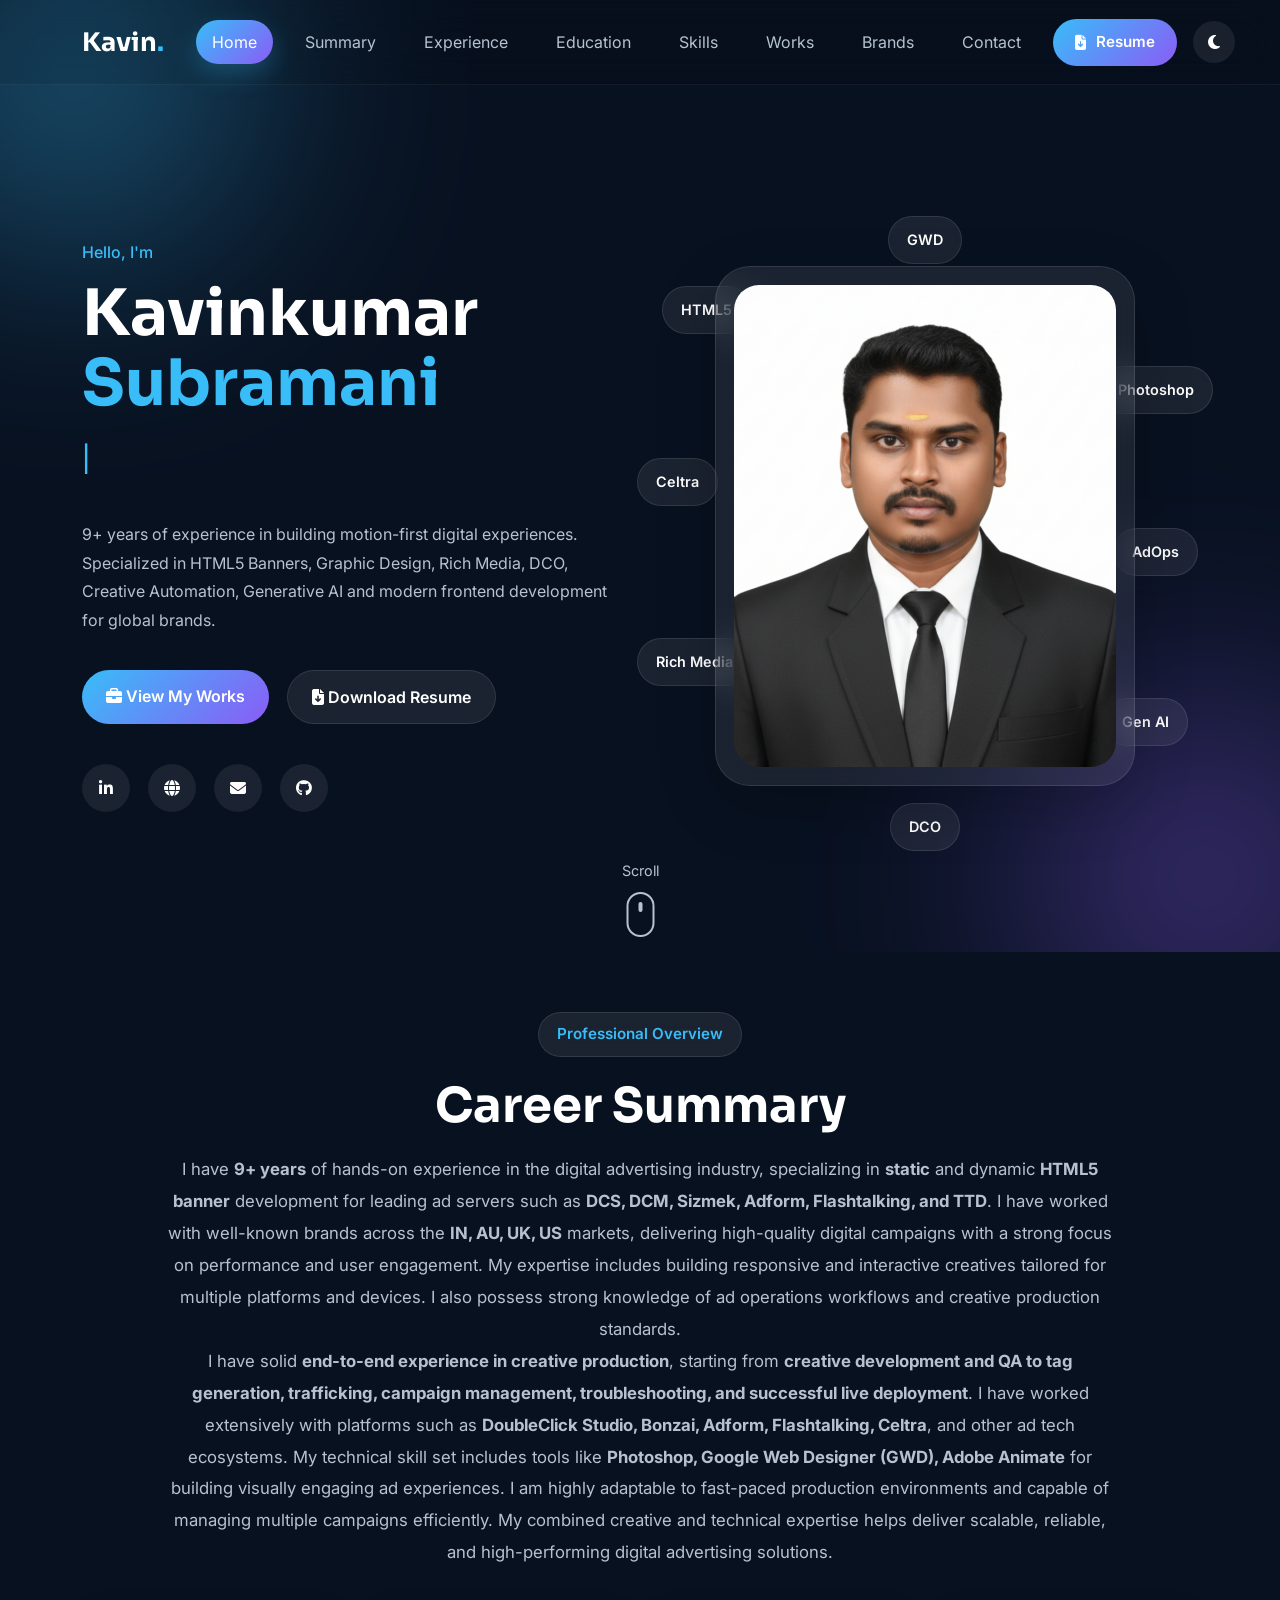
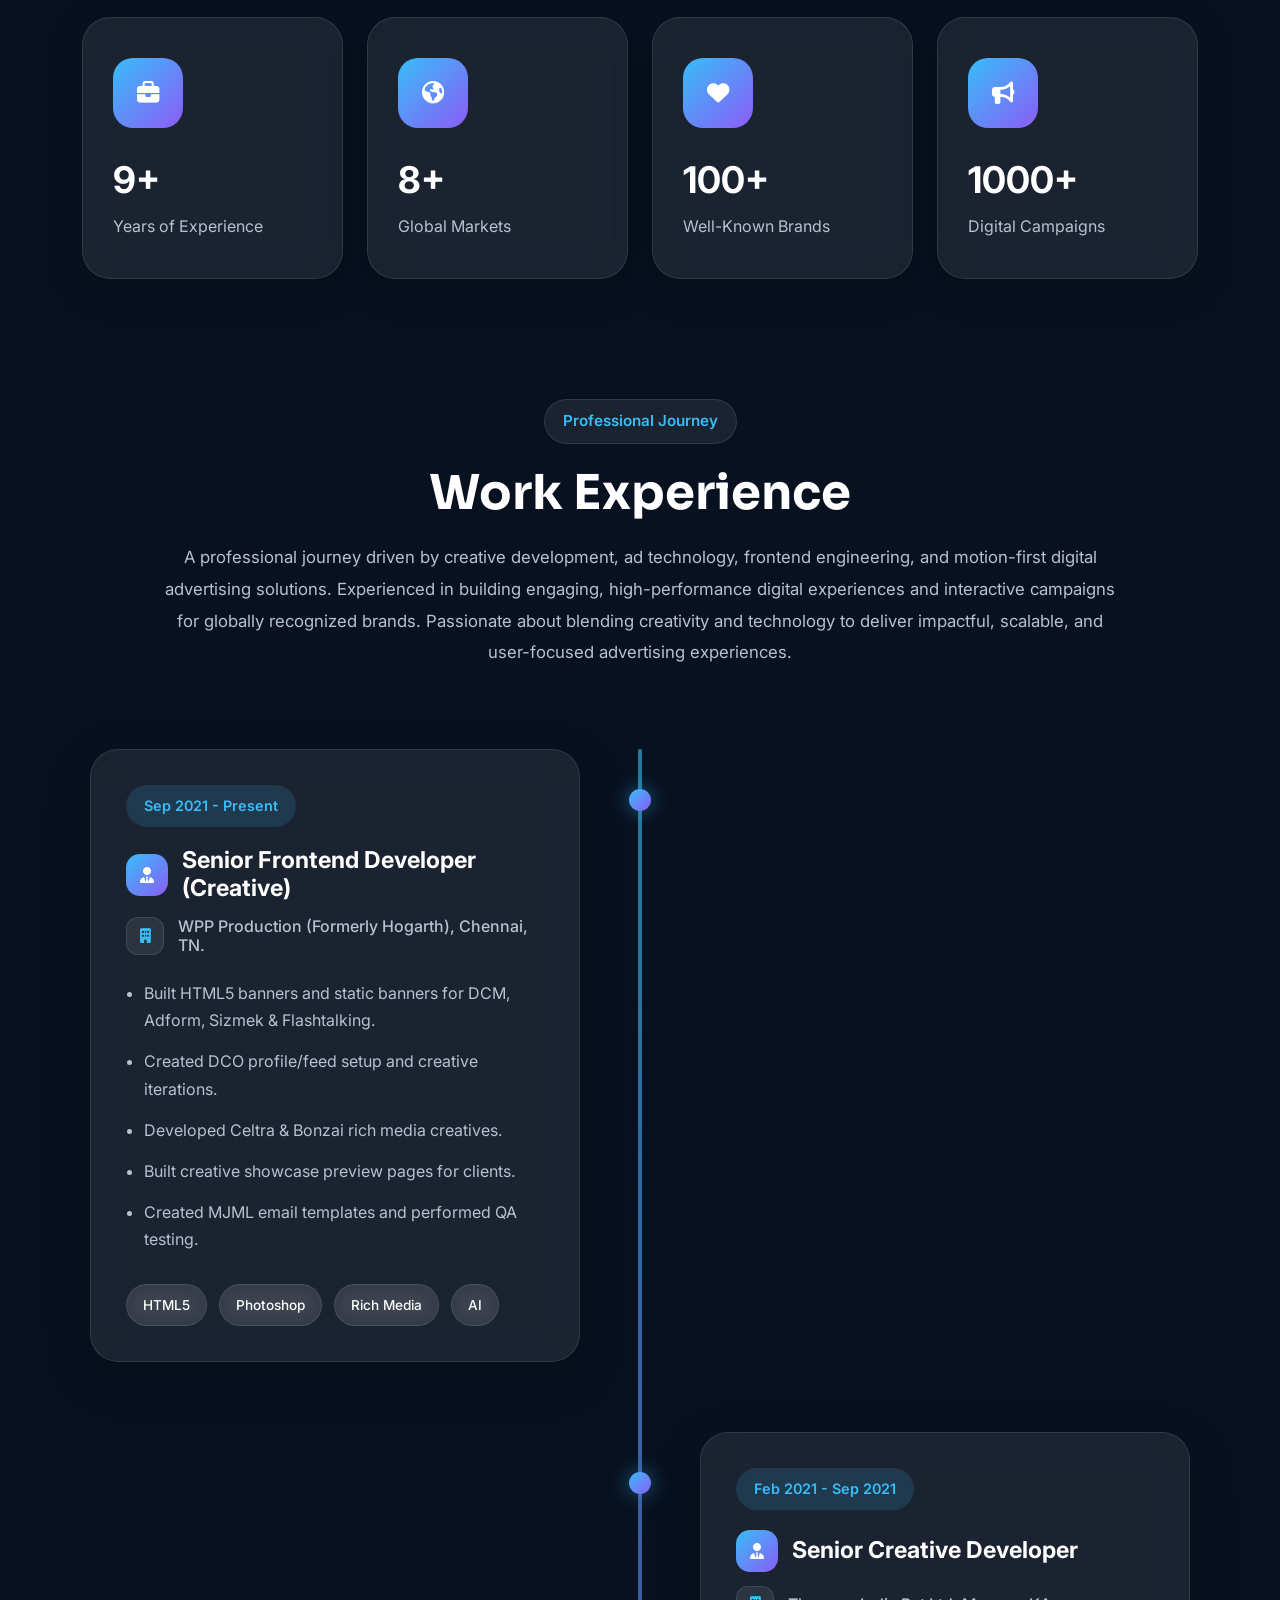
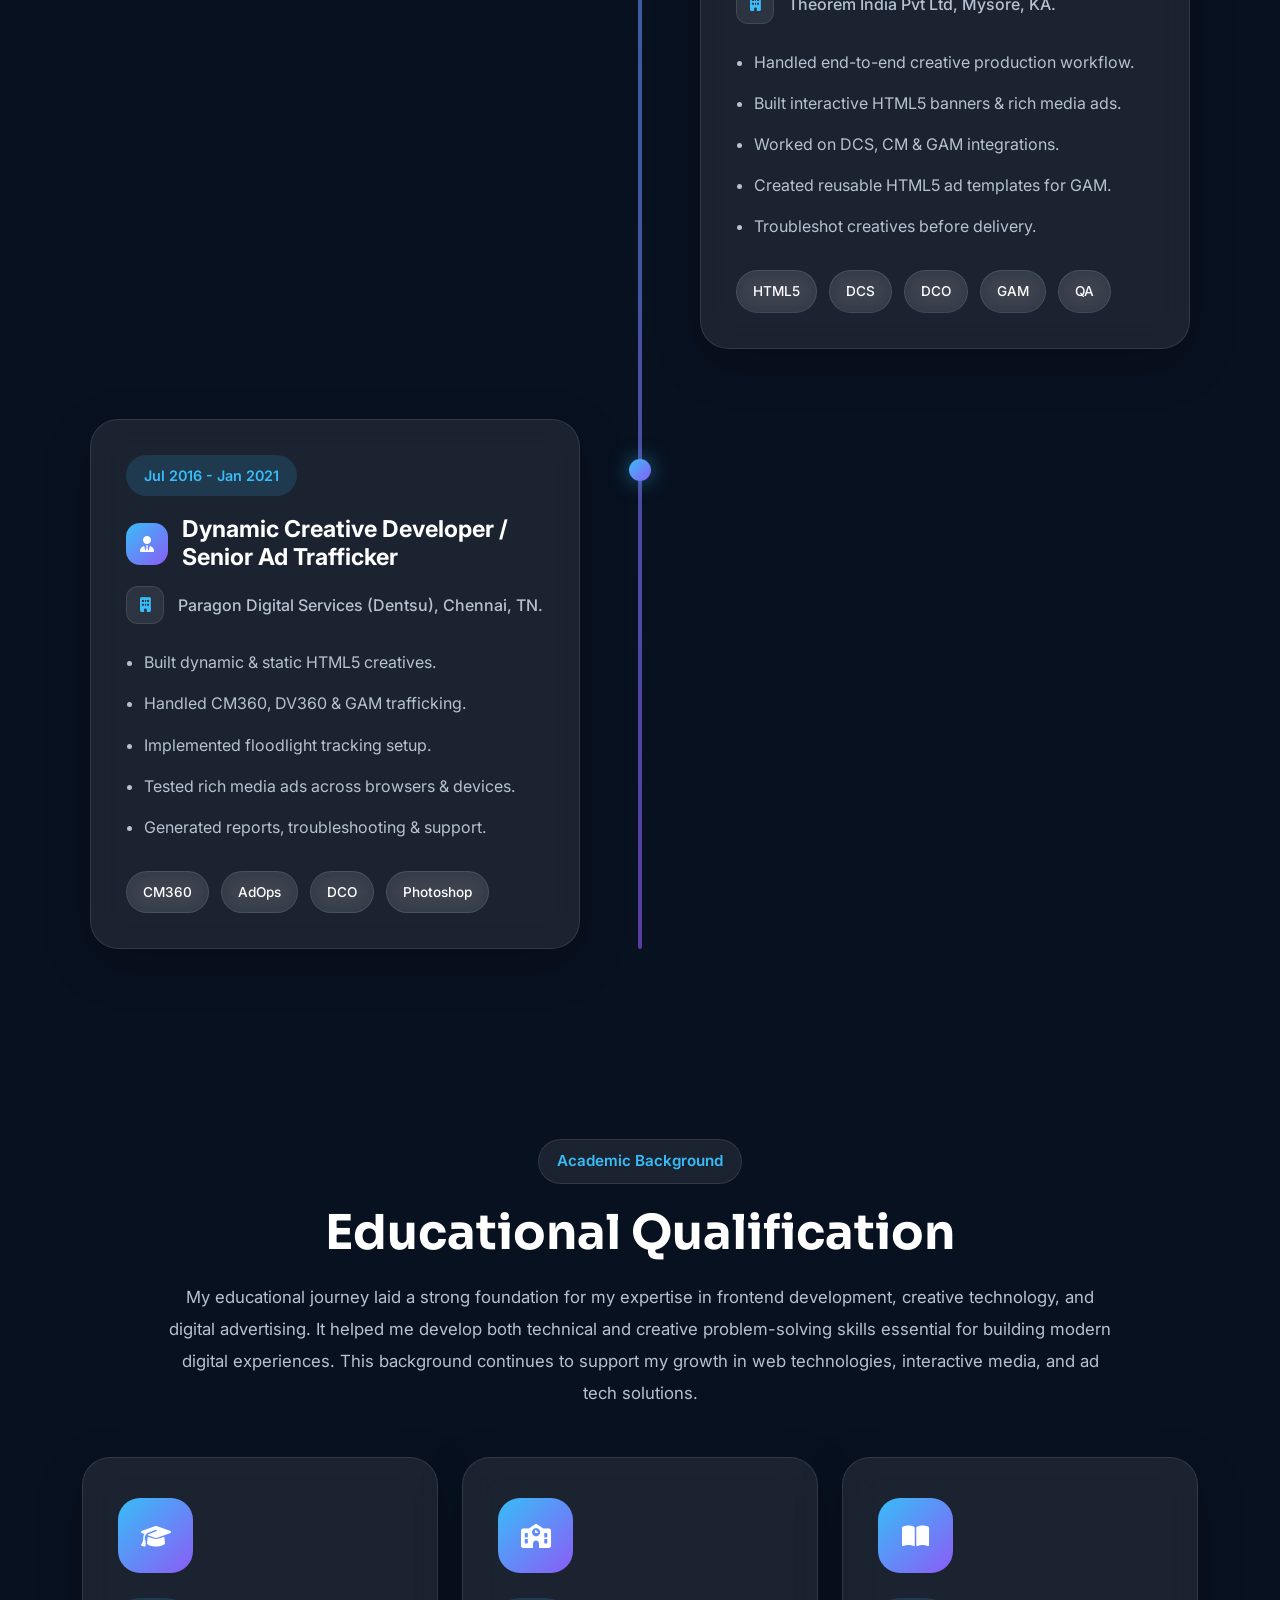
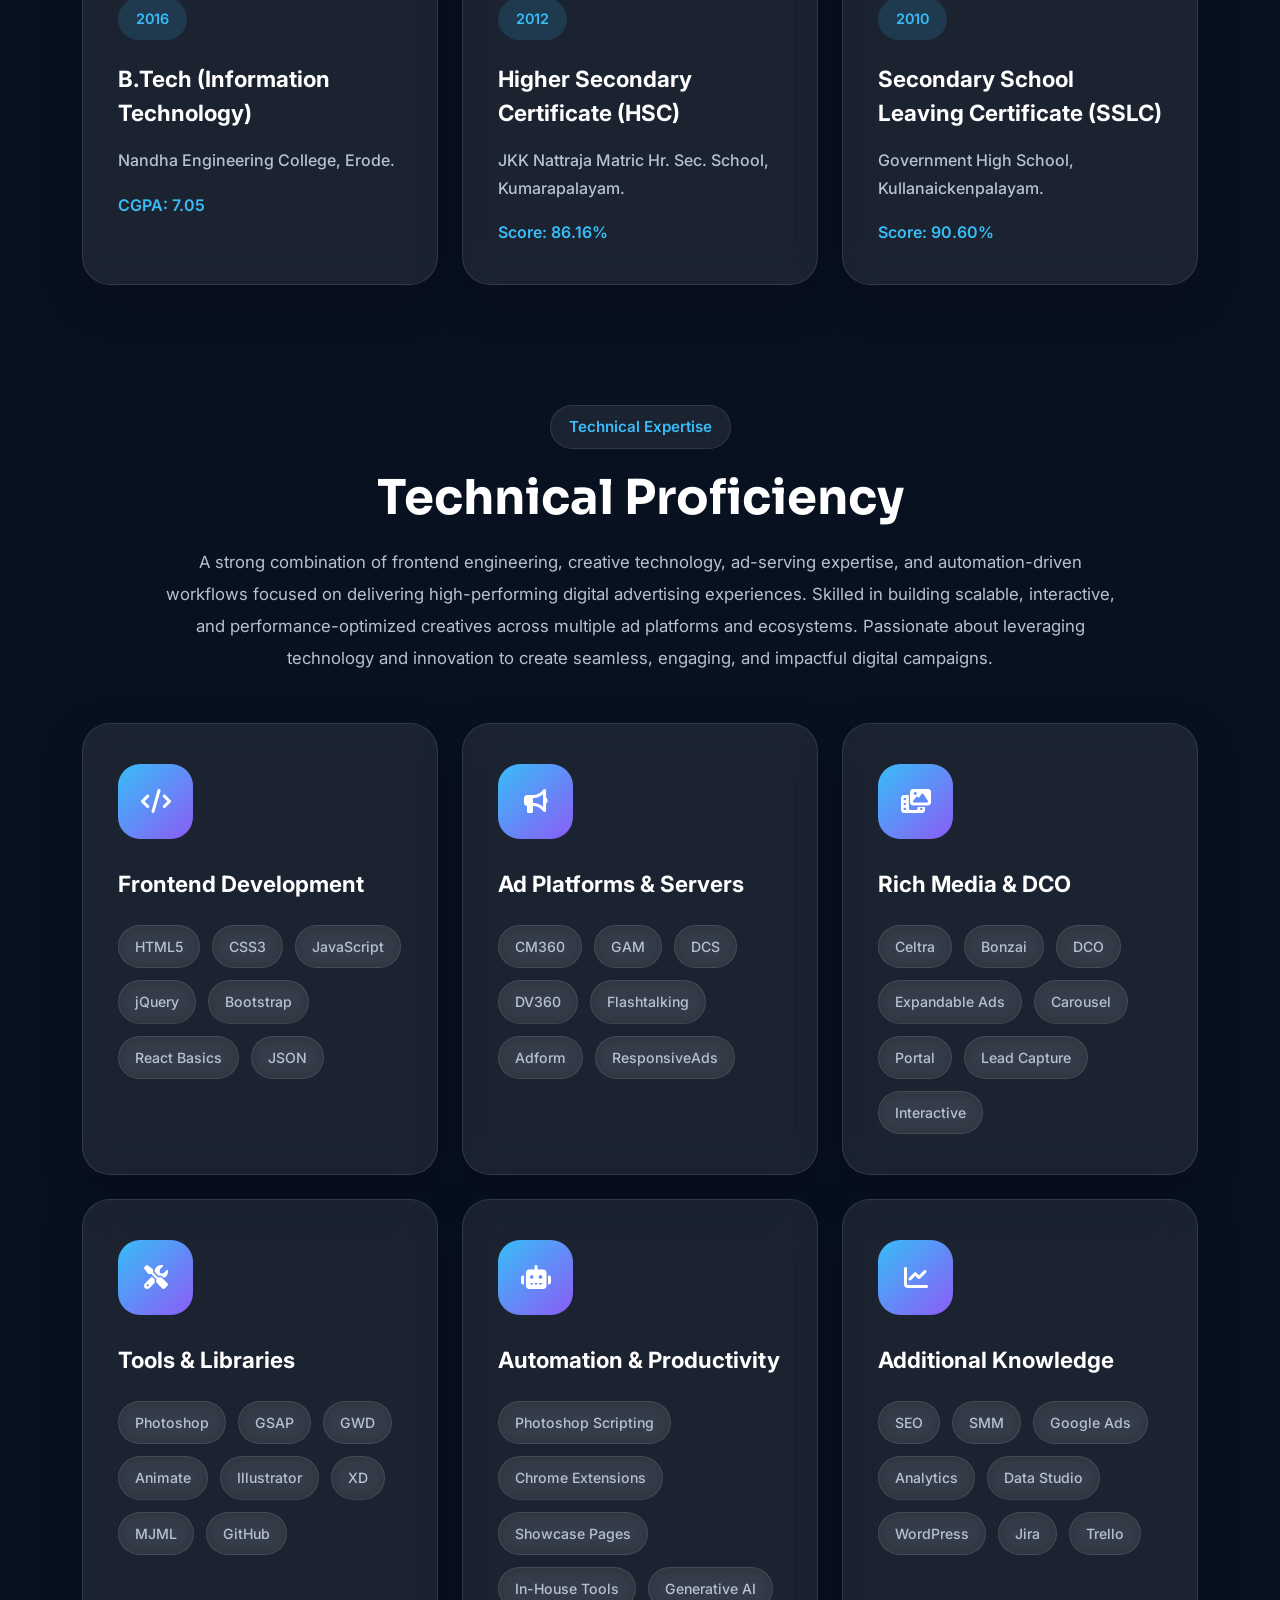
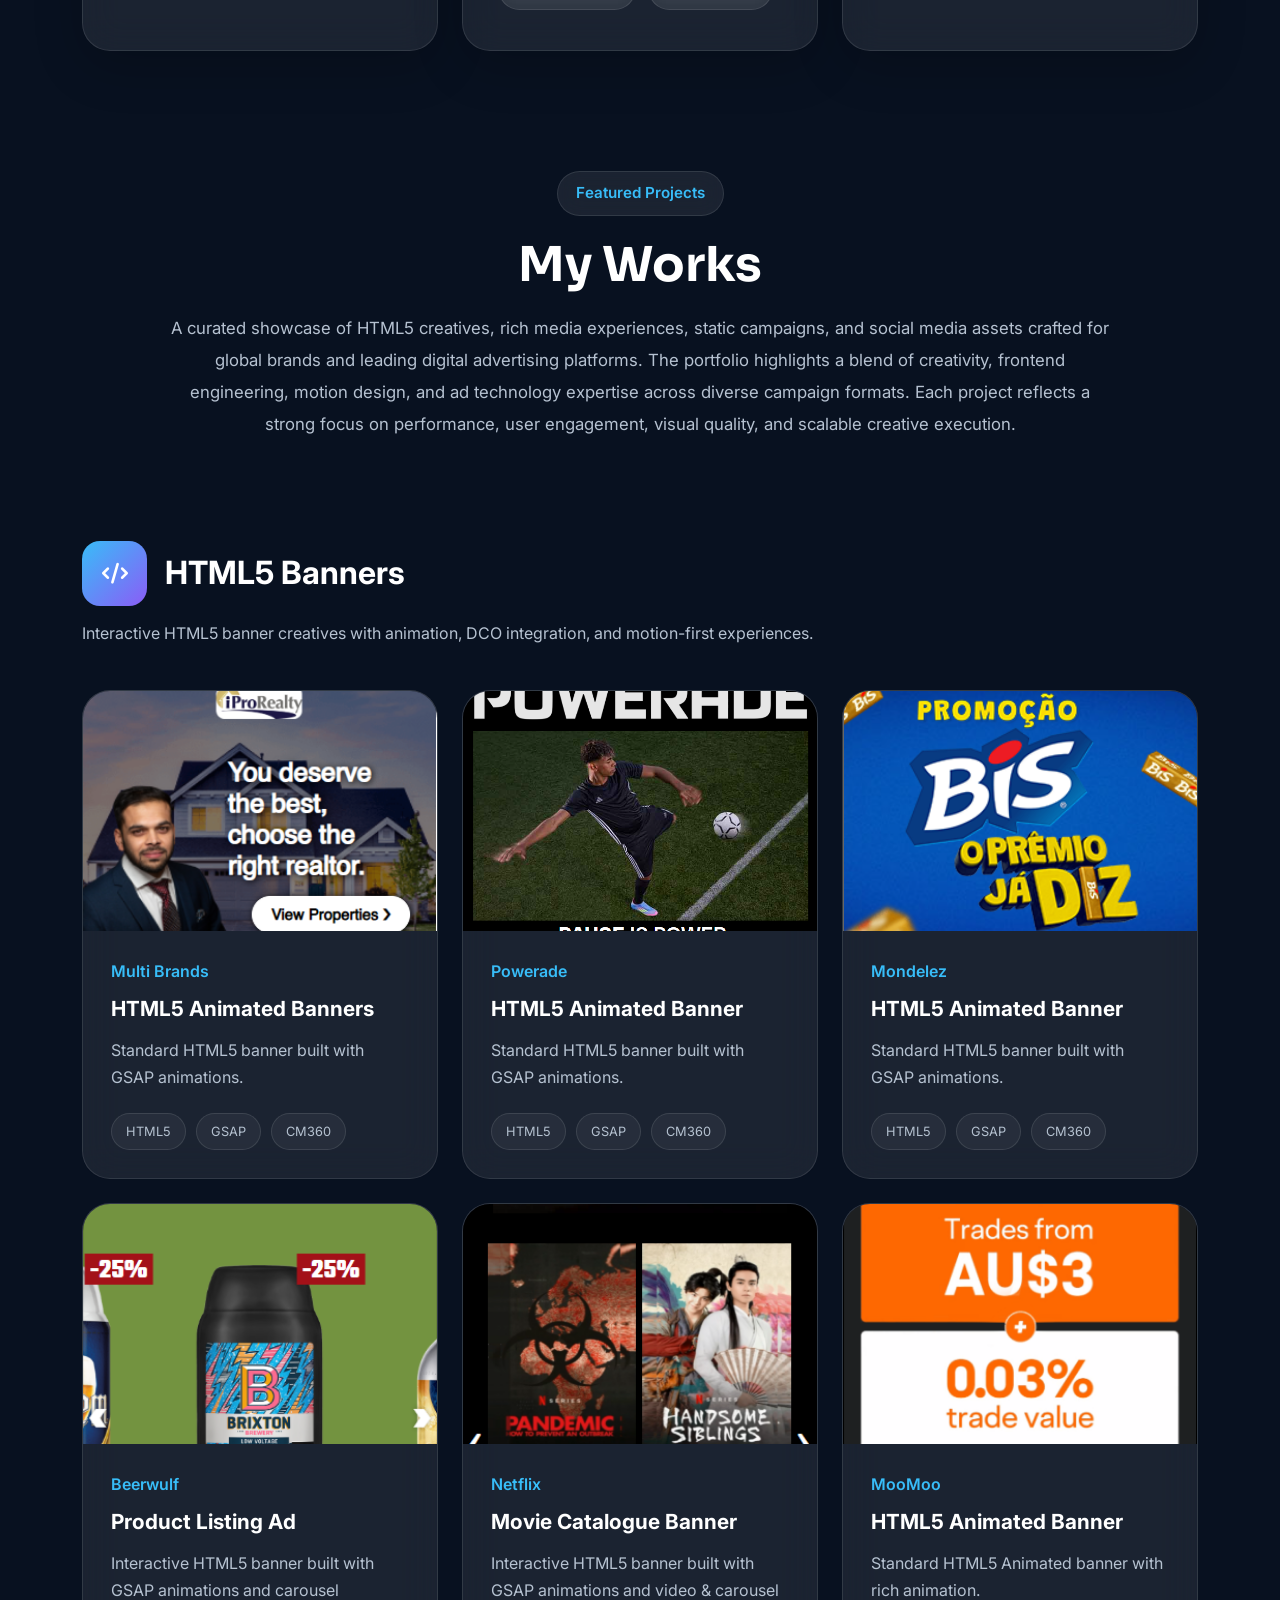
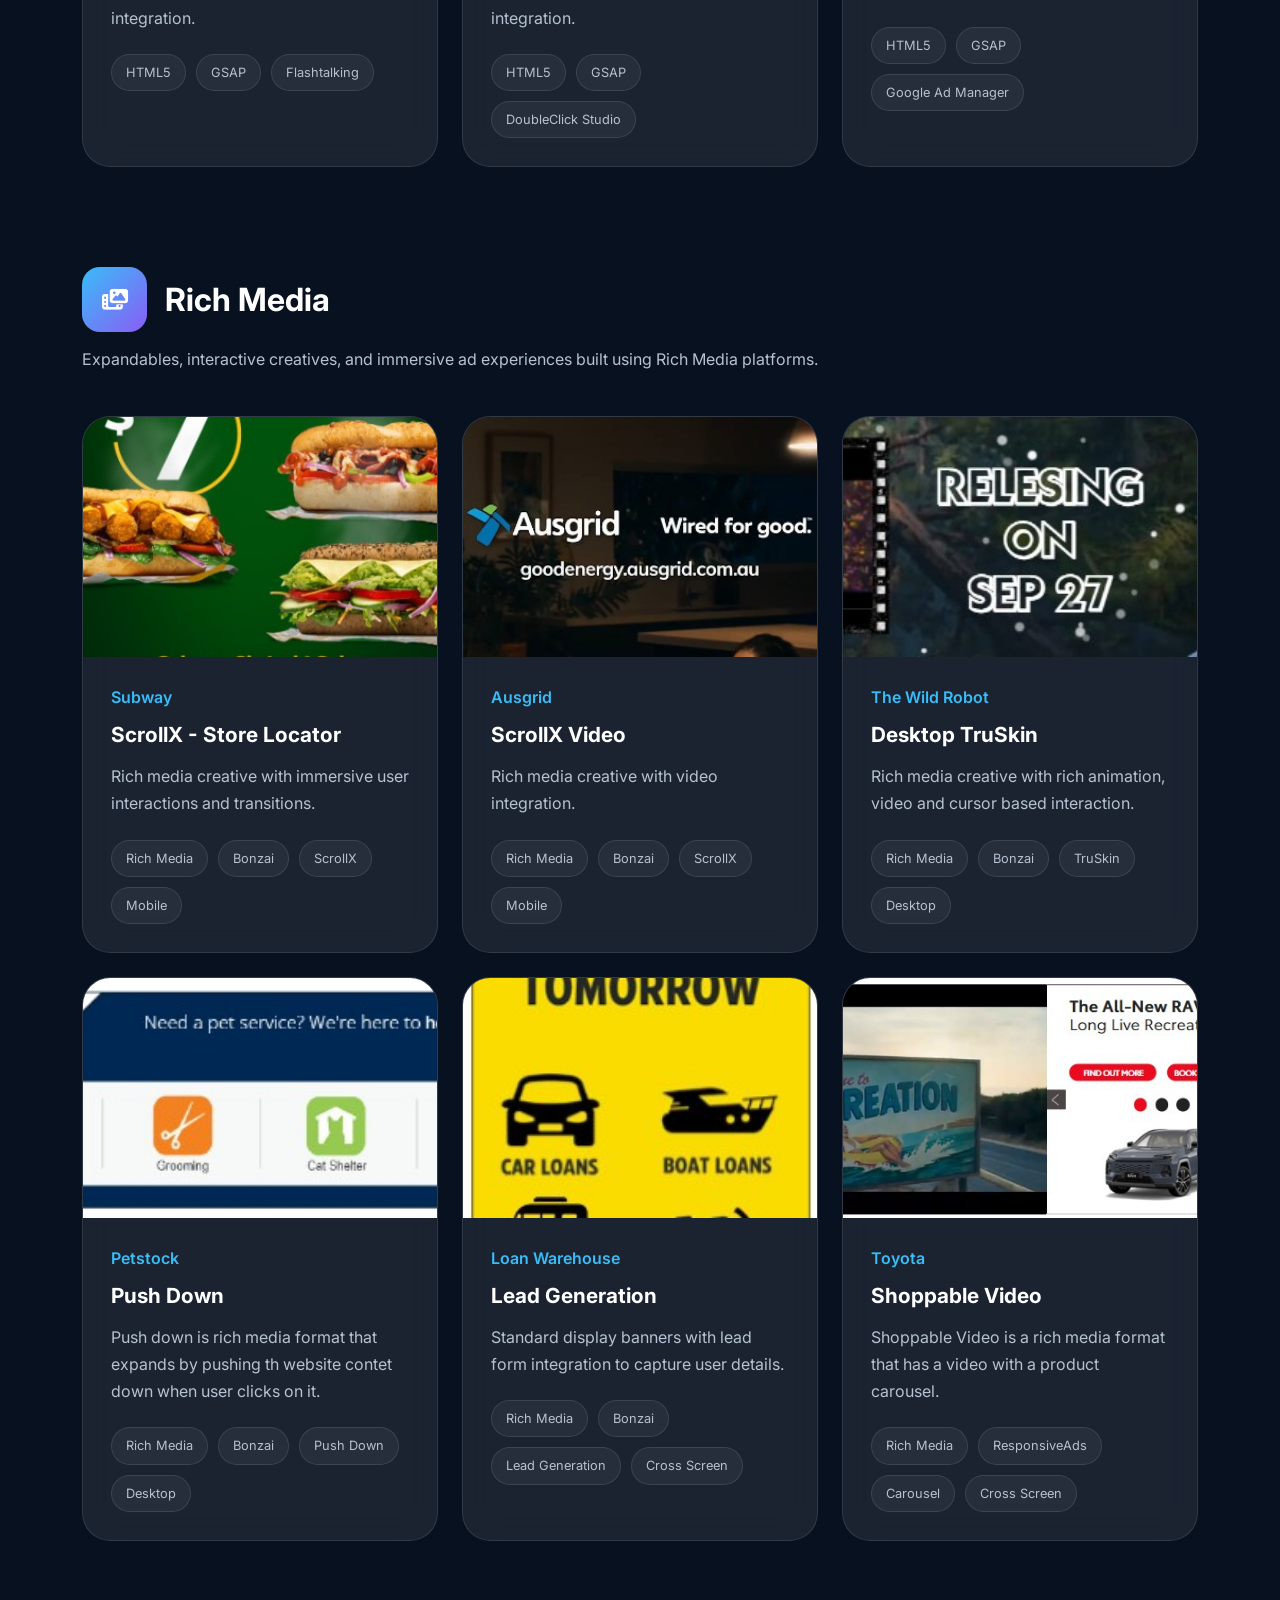
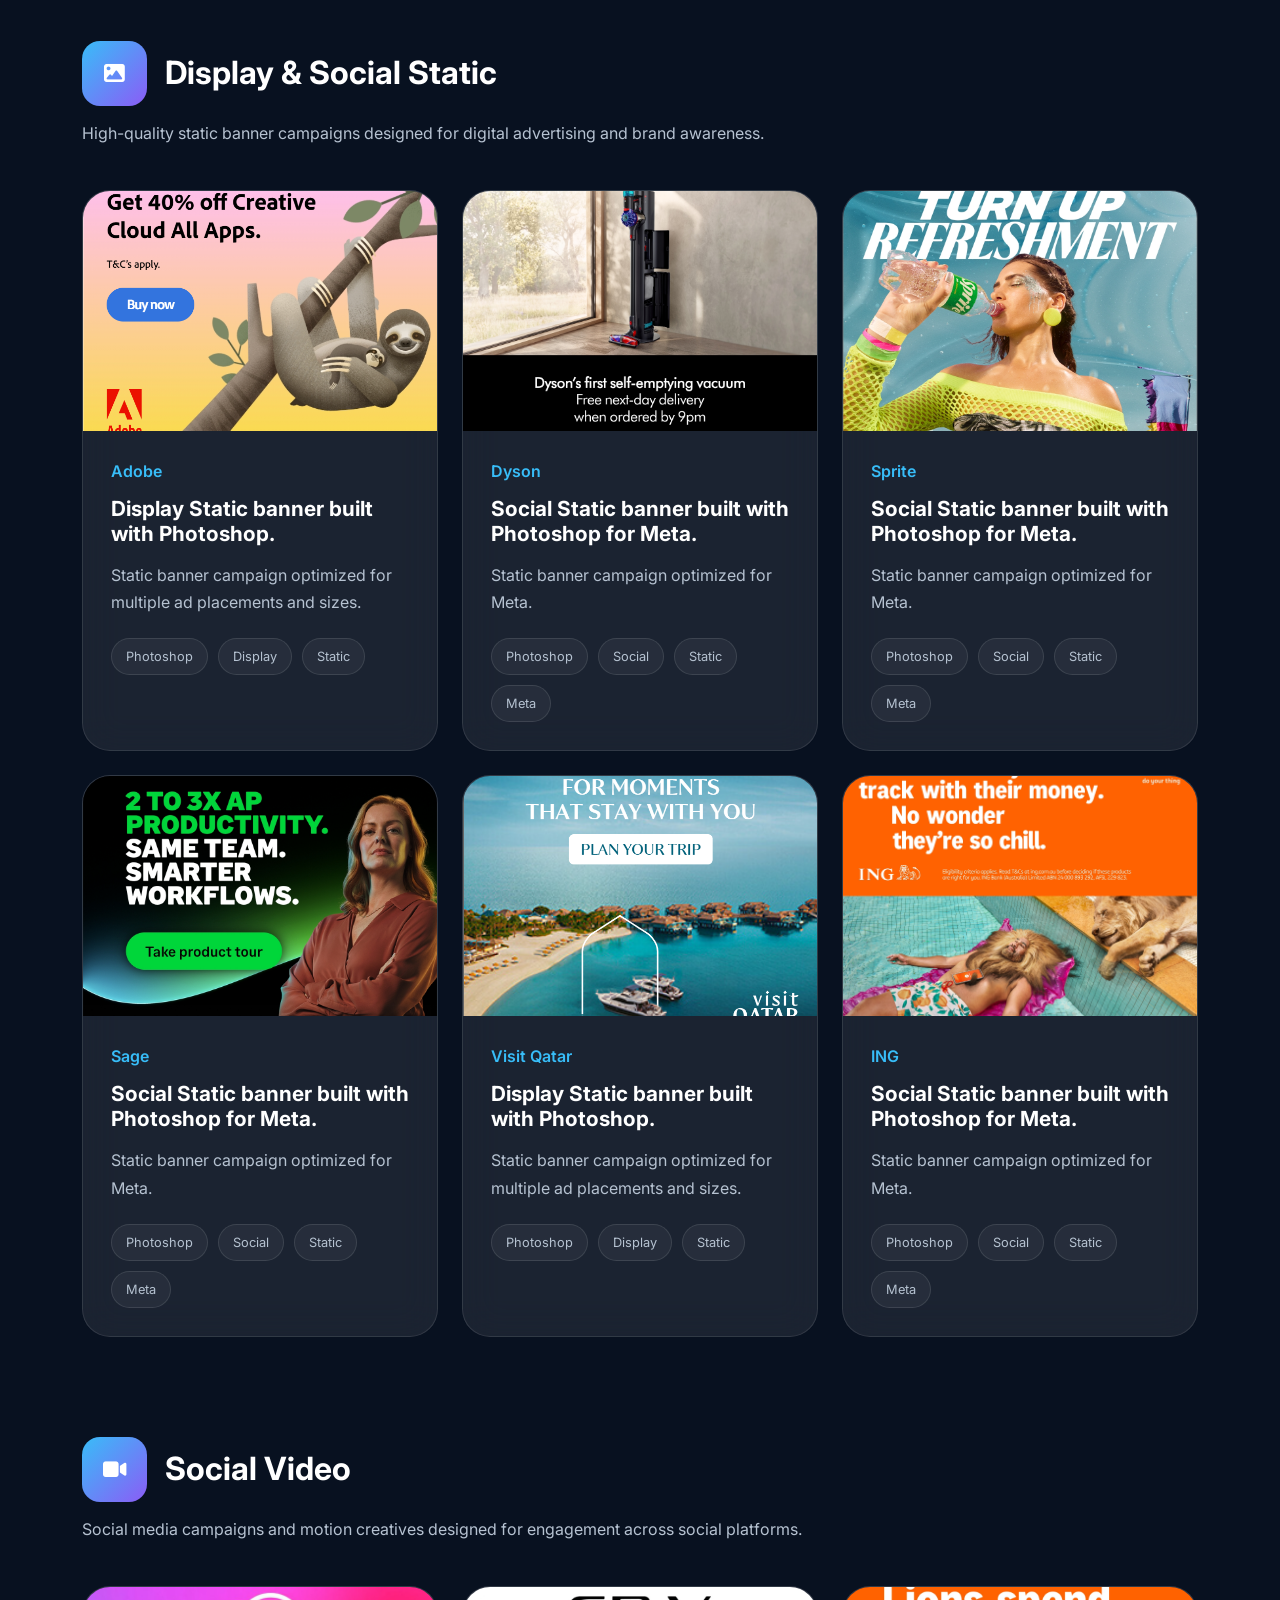
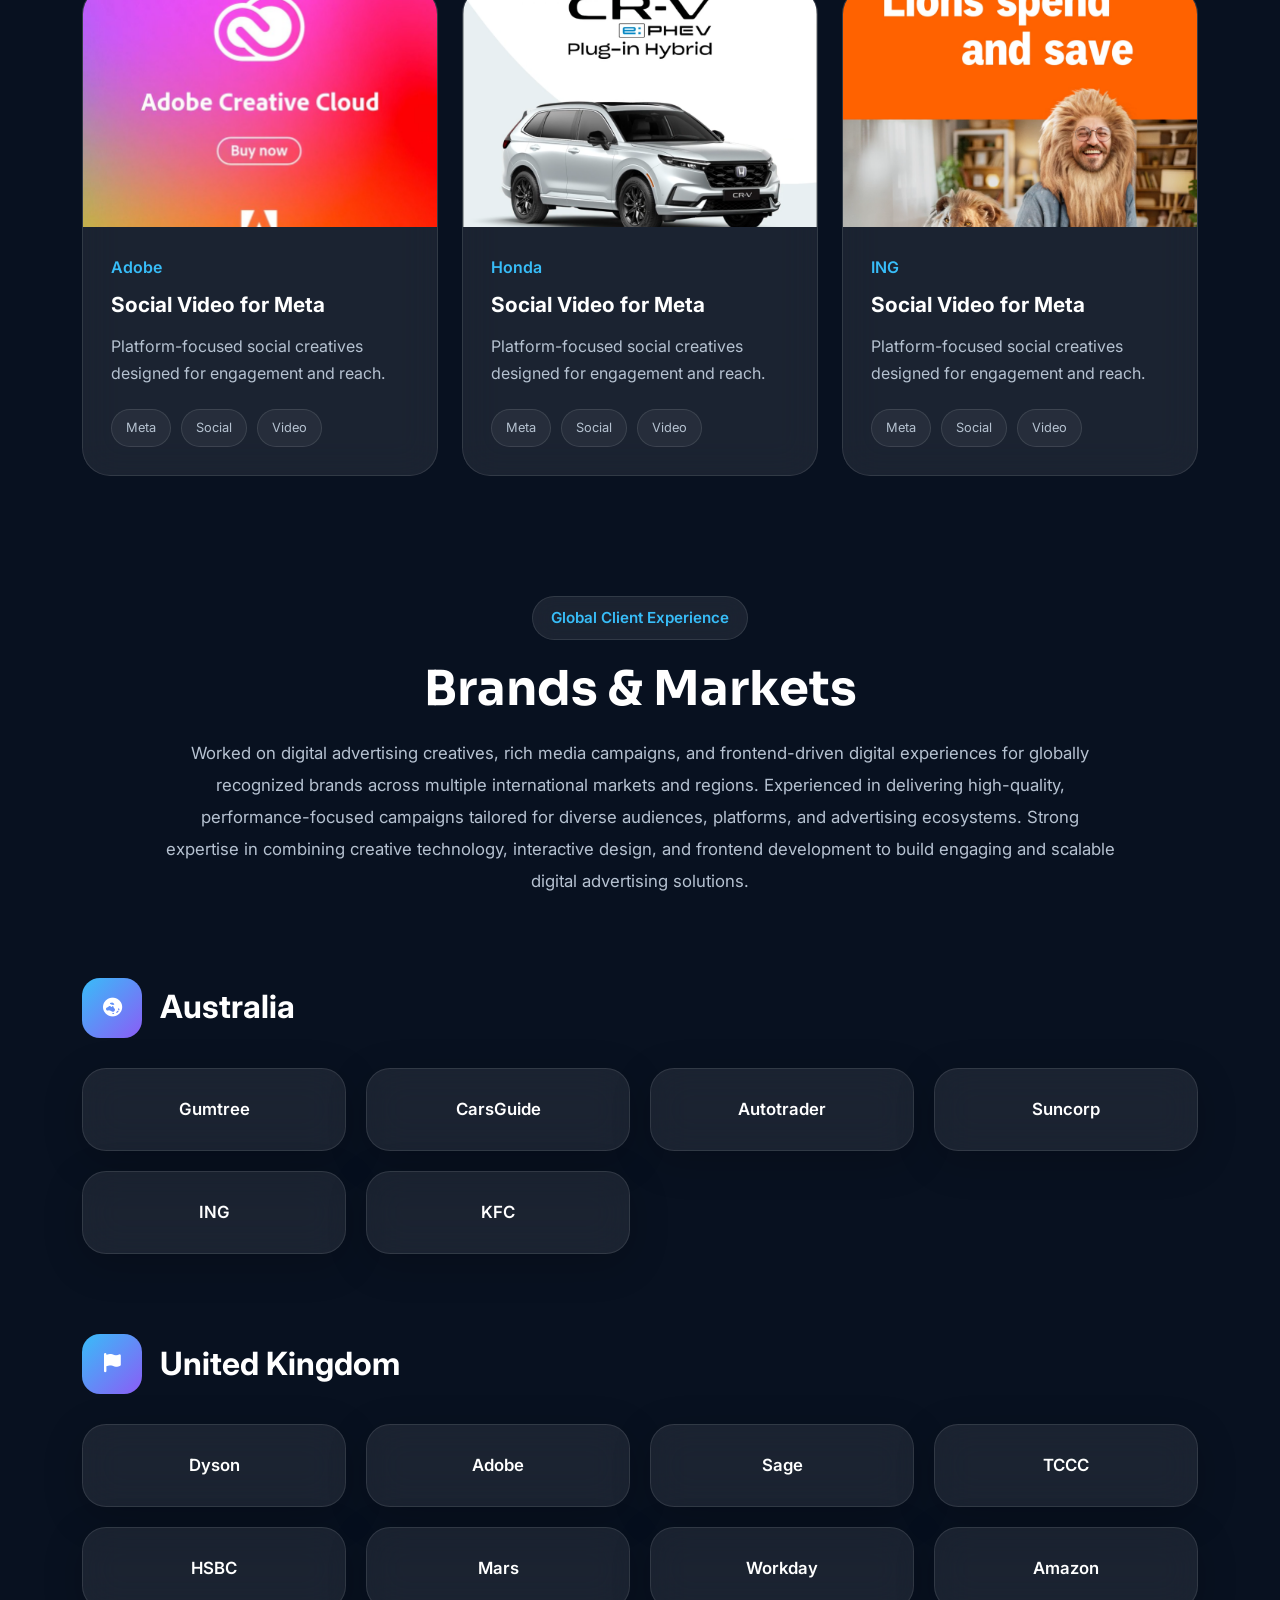
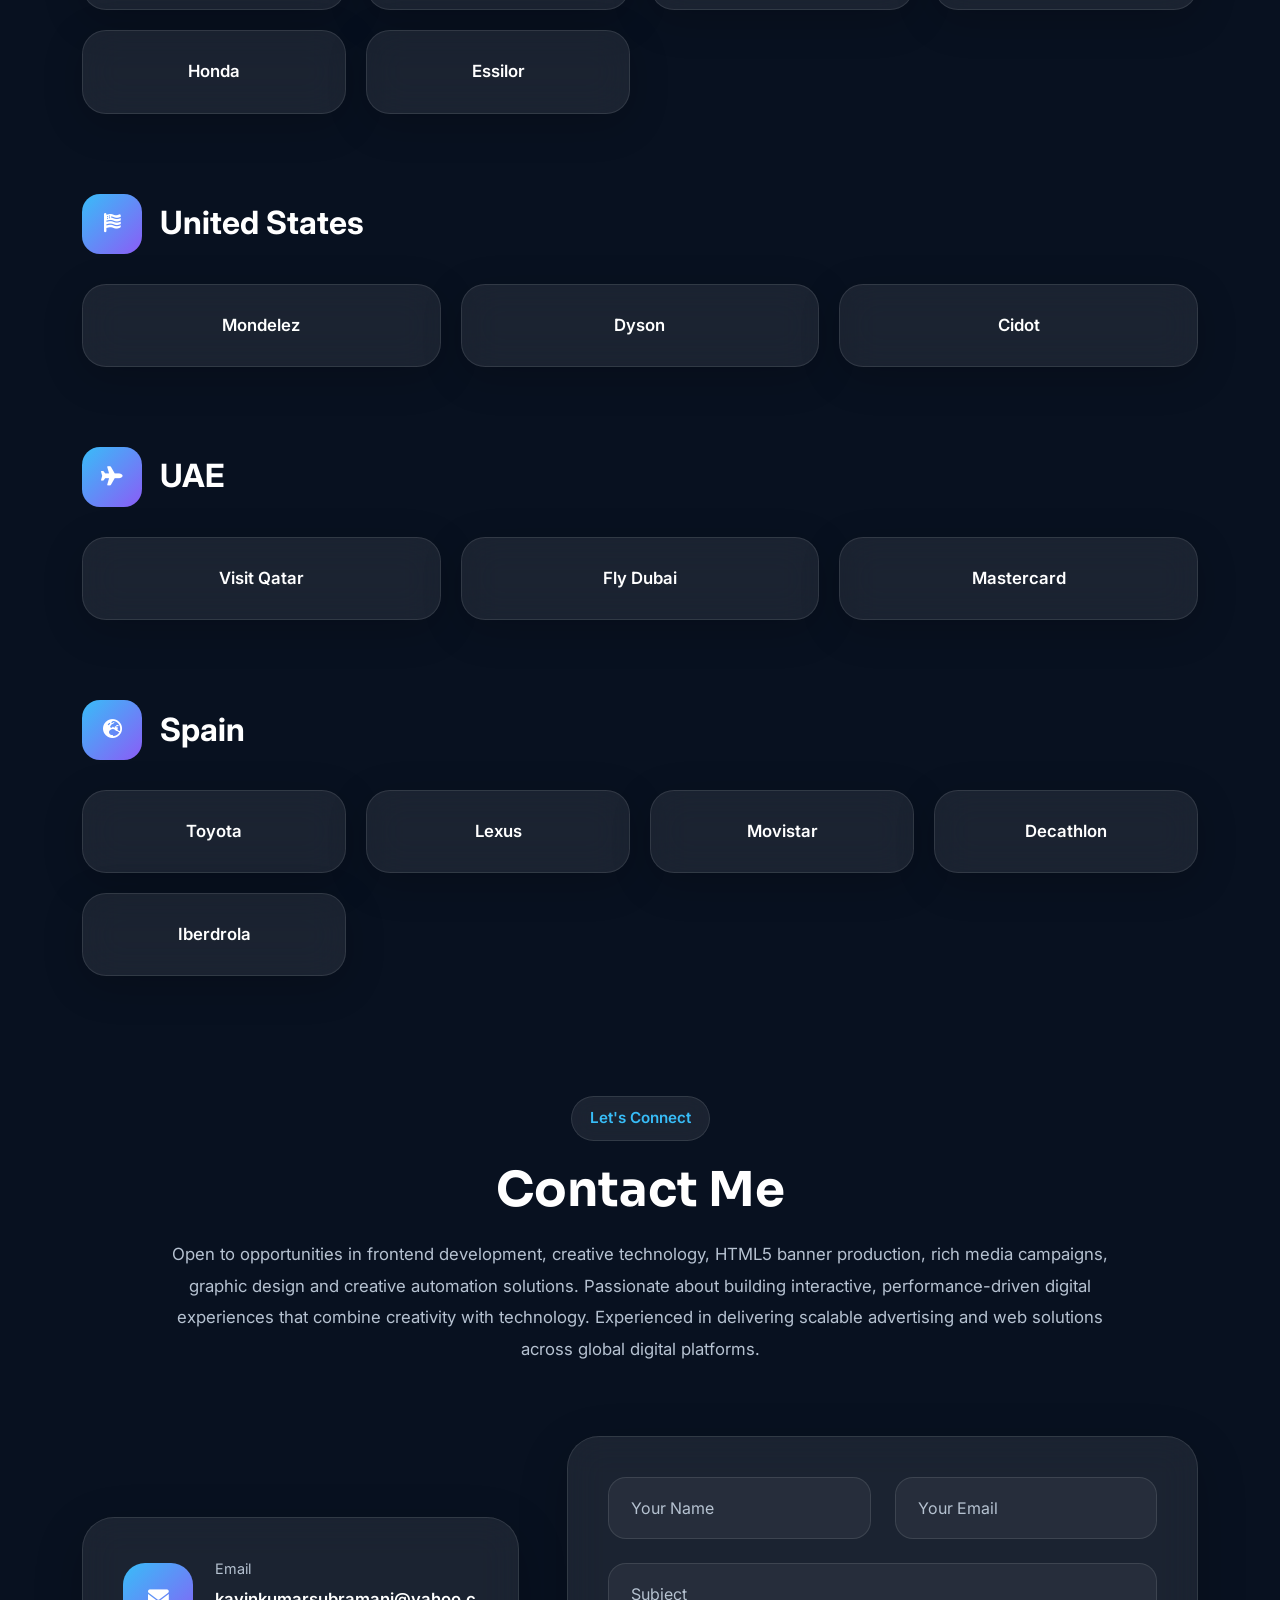
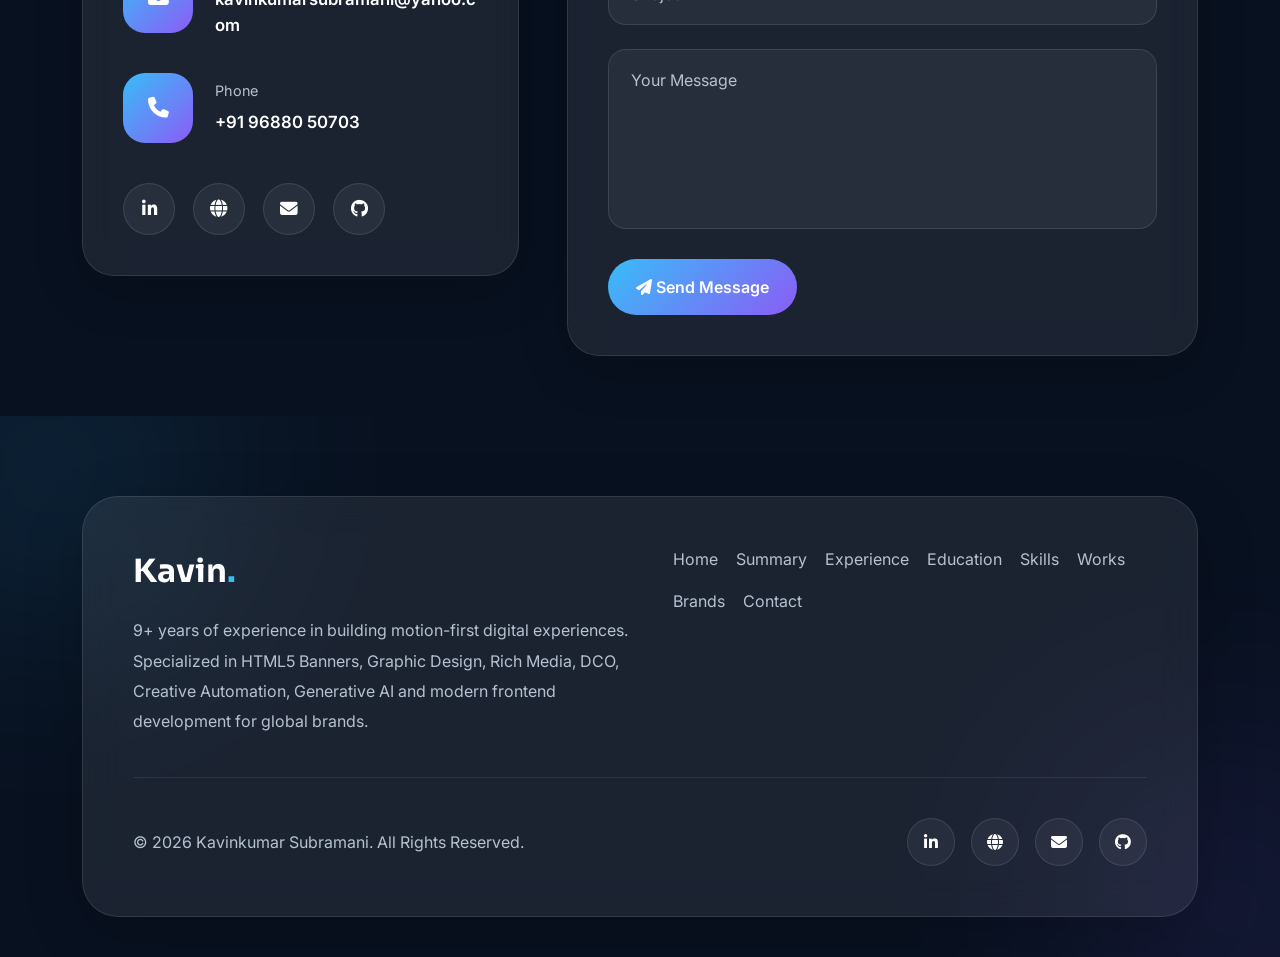
==== index.html @ cbe42e2d "Portfolio files have been added! Portfolio files have been added!" ====
<!DOCTYPE html>
<html lang="en" data-theme="dark">

<head>
    <meta charset="UTF-8" />
    <meta name="viewport" content="width=device-width, initial-scale=1.0" />

    <title>Kavinkumar | Portfolio</title>

    <!-- Bootstrap -->
    <link href="https://cdn.jsdelivr.net/npm/bootstrap@5.3.7/dist/css/bootstrap.min.css" rel="stylesheet">

    <!-- Font Awesome -->
    <link rel="stylesheet" href="https://cdnjs.cloudflare.com/ajax/libs/font-awesome/6.7.2/css/all.min.css" />

    <!-- Google Fonts -->
    <link href="https://fonts.googleapis.com/css2?family=Inter:wght@300;400;500;600;700&family=Sora:wght@400;600;700&display=swap" rel="stylesheet">

    <!-- CSS -->
    <link rel="stylesheet" href="css/style.css" />
</head>

<body>

    <!-- =========================
         NAVBAR
    ========================== -->

    <nav class="navbar navbar-expand-lg custom-navbar fixed-top">
        <div class="container">

            <a class="navbar-brand logo" href="#">
                Kavin<span>.</span>
            </a>

            <button class="navbar-toggler" type="button" data-bs-toggle="collapse" data-bs-target="#navMenu">
                <i class="fa-solid fa-bars"></i>
            </button>

            <div class="collapse navbar-collapse" id="navMenu">

                <ul class="navbar-nav ms-auto align-items-lg-center">

                    <li class="nav-item">
                        <a class="nav-link active" href="#home">Home</a>
                    </li>

                    <li class="nav-item">
                        <a class="nav-link" href="#summary">Summary</a>
                    </li>

                    <li class="nav-item">
                        <a class="nav-link" href="#experience">Experience</a>
                    </li>

                    <li class="nav-item">
                        <a class="nav-link" href="#education">Education</a>
                    </li>

                    <li class="nav-item">
                        <a class="nav-link" href="#skills">Skills</a>
                    </li>

                    <li class="nav-item">
                        <a class="nav-link" href="#works">Works</a>
                    </li>

                    <li class="nav-item">
                        <a class="nav-link" href="#brands">Brands</a>
                    </li>


                    <li class="nav-item">
                        <a class="nav-link" href="#contact">Contact</a>
                    </li>

                    <li class="nav-item ms-lg-3">

                        <a class="resume-btn"
                            href="resume/Kavin_HTML5_Creative_Developer.pdf"
                            target="_blank">

                            <i class="fa-solid fa-file-arrow-down"></i>

                            Resume

                        </a>

                    </li>

                    <!-- Theme Toggle -->

                    <li class="nav-item ms-lg-3">
                        <button id="themeToggle" class="theme-toggle-btn">
                            <i class="fa-solid fa-moon"></i>
                        </button>
                    </li>

                </ul>

            </div>
        </div>
    </nav>


    <!-- =========================
         HERO SECTION
    ========================== -->

    <section class="hero-section" id="home">

        <!-- Background Glow -->

        <div class="glow glow-1"></div>
        <div class="glow glow-2"></div>

        <div class="container">

            <div class="row align-items-center min-vh-100 gy-5">

                <!-- LEFT CONTENT -->

                <div class="col-lg-6">

                    <div class="hero-content">

                        <span class="hero-subtitle">
                            Hello, I'm
                        </span>

                        <h1 class="hero-title">
                            Kavinkumar
                            <span>Subramani</span>
                        </h1>

                        <h2 class="hero-role">
                            <span id="typingText"></span>
                            <span class="cursor">|</span>
                        </h2>

                        <p class="hero-description">
                            9+ years of experience in building motion-first digital experiences.
                            Specialized in HTML5 Banners, Graphic Design, Rich Media, DCO, Creative Automation, Generative AI and modern frontend development for global brands.
                        </p>

                        <!-- Buttons -->

                        <div class="hero-buttons">

                            <a href="#" class="primary-btn">
                                <i class="fa-solid fa-briefcase"></i>
                                View My Works
                            </a>

                            <a href="resume/Kavin_HTML5_Creative_Developer.pdf" target="_blank" class="secondary-btn">
                                <i class="fa-solid fa-file-arrow-down"></i>
                                Download Resume
                            </a>

                        </div>

                        <!-- Social Icons -->

                        <div class="social-icons">

                            <a href="https://www.linkedin.com/in/kavinkumar-subramani/" target="_blank">
                                <i class="fa-brands fa-linkedin-in"></i>
                            </a>


                            <a href="https://devkawin.github.io/ads-preview/index.html" target="_blank">
                                <i class="fa-solid fa-globe"></i>
                            </a>

                            <a href="mailto:kavinkumarsubramani@yahoo.com" target="_blank">
                                <i class="fa-solid fa-envelope"></i>
                            </a>

                            <a href="https://github.com/devkawin" target="_blank">
                                <i class="fa-brands fa-github"></i>
                            </a>

                        </div>

                    </div>

                </div>

                <!-- RIGHT CONTENT -->

                <div class="col-lg-6">

                    <div class="profile-wrapper">

                        <!-- Floating Badges -->

                        <div class="floating-badge badge-1">
                            HTML5
                        </div>

                        <div class="floating-badge badge-2">
                            Photoshop
                        </div>

                        <div class="floating-badge badge-3">
                            Rich Media
                        </div>

                        <div class="floating-badge badge-4">
                            Gen AI
                        </div>

                        <div class="floating-badge badge-5">
                            GWD
                        </div>
                        
                        <div class="floating-badge badge-6">
                            Celtra
                        </div>
                        
                        <div class="floating-badge badge-7">
                            AdOps
                        </div>
                        
                        <div class="floating-badge badge-8">
                            DCO
                        </div>

                        <!-- Glass Card -->

                        <div class="profile-card">

                            <img src="assets/images/profile.png" alt="Kavinkumar" class="profile-image">

                        </div>

                    </div>

                </div>

            </div>

        </div>

        <!-- Scroll Indicator -->

        <div class="scroll-indicator">

            <span>Scroll</span>

            <div class="mouse">
                <div class="wheel"></div>
            </div>

        </div>

    </section>

    <!-- =========================
     CAREER SUMMARY
========================= -->

<section class="career-summary-section" id="summary">

    <div class="container">

        <!-- Section Heading -->

        <div class="section-heading text-center">

            <span class="section-subtitle">
                Professional Overview
            </span>

            <h2 class="section-title">
                Career Summary
            </h2>

            <p class="section-description">
                I have <b>9+ years</b> of hands-on experience in the digital advertising industry, specializing in <b>static</b> and dynamic <b>HTML5 banner</b> development for leading ad servers such as <b>DCS, DCM, Sizmek, Adform, Flashtalking, and TTD</b>. I have worked with well-known brands across the <b>IN, AU, UK, US</b> markets, delivering high-quality digital campaigns with a strong focus on performance and user engagement. My expertise includes building responsive and interactive creatives tailored for multiple platforms and devices. I also possess strong knowledge of ad operations workflows and creative production standards.<br>
                I have solid <b>end-to-end experience in creative production</b>, starting from <b>creative development and QA to tag generation, trafficking, campaign management, troubleshooting, and successful live deployment</b>. I have worked extensively with platforms such as <b>DoubleClick Studio, Bonzai, Adform, Flashtalking, Celtra</b>, and other ad tech ecosystems. My technical skill set includes tools like <b>Photoshop, Google Web Designer (GWD), Adobe Animate</b> for building visually engaging ad experiences. I am highly adaptable to fast-paced production environments and capable of managing multiple campaigns efficiently. My combined creative and technical expertise helps deliver scalable, reliable, and high-performing digital advertising solutions.
            </p>

        </div>

        <!-- Stats Cards -->

        <div class="row g-4 mt-4">

            <!-- Card 1 -->

            <div class="col-lg-3 col-md-6">

                <div class="summary-card">

                    <div class="summary-icon">
                        <i class="fa-solid fa-briefcase"></i>
                    </div>

                    <h3>9+</h3>

                    <p>Years of Experience</p>

                </div>

            </div>


            <!-- Card 2 -->

            <div class="col-lg-3 col-md-6">

                <div class="summary-card">

                    <div class="summary-icon">
                        <i class="fa-solid fa-earth-americas"></i>
                    </div>

                    <h3>8+</h3>

                    <p>Global Markets</p>

                </div>

            </div>


            <!-- Card 3 -->


            <div class="col-lg-3 col-md-6">

                <div class="summary-card">

                    <div class="summary-icon">
                        <i class="fa-solid fa-heart"></i>
                    </div>

                    <h3>100+</h3>

                    <p>Well-Known Brands</p>

                </div>

            </div>

            <!-- Card 4 -->

            <div class="col-lg-3 col-md-6">

                <div class="summary-card">

                    <div class="summary-icon">
                        <i class="fa-solid fa-bullhorn"></i>
                    </div>

                    <h3>1000+</h3>

                    <p>Digital Campaigns</p>

                </div>

            </div>

        </div>

    </div>

</section>

<!-- =========================
     WORK EXPERIENCE
========================= -->

<section class="work-experience-section" id="experience">

    <div class="container">

        <!-- Section Heading -->

        <div class="section-heading text-center">

            <span class="section-subtitle">
                Professional Journey
            </span>

            <h2 class="section-title">
                Work Experience
            </h2>

            <p class="section-description">
                A professional journey driven by creative development, ad technology, frontend engineering, and motion-first digital advertising solutions. Experienced in building engaging, high-performance digital experiences and interactive campaigns for globally recognized brands. Passionate about blending creativity and technology to deliver impactful, scalable, and user-focused advertising experiences.
            </p>

        </div>

        <!-- Timeline -->

        <div class="timeline-wrapper">

            <!-- Timeline Line -->

            <div class="timeline-line"></div>

            <!-- ITEM 1 -->

            <div class="timeline-item left">

                <div class="timeline-card">

                    <span class="timeline-duration">
                        Sep 2021 - Present
                    </span>

                   <div class="timeline-info">

                    <div class="timeline-role">

                        <i class="fa-solid fa-user-tie"></i>

                        <h3>
                            Senior Frontend Developer (Creative)
                        </h3>

                    </div>

                    <div class="timeline-company">

                        <i class="fa-solid fa-building"></i>

                        <h4>
                            WPP Production (Formerly Hogarth), Chennai, TN.
                        </h4>

                    </div>

                </div>

                    <ul class="timeline-list">

                        <li>Built HTML5 banners and static banners for DCM, Adform, Sizmek & Flashtalking.</li>

                        <li>Created DCO profile/feed setup and creative iterations.</li>

                        <li>Developed Celtra & Bonzai rich media creatives.</li>

                        <li>Built creative showcase preview pages for clients.</li>

                        <li>Created MJML email templates and performed QA testing.</li>

                    </ul>

                    <!-- Tags -->

                    <div class="timeline-tags">

                        <span>HTML5</span>
                        <span>Photoshop</span>
                        <span>Rich Media</span>
                        <span>AI</span>

                    </div>

                </div>

            </div>


            <!-- ITEM 2 -->

                <div class="timeline-item right">

                    <div class="timeline-card">

                        <span class="timeline-duration">
                            Feb 2021 - Sep 2021
                        </span>

                        <div class="timeline-info">

                            <div class="timeline-role">

                                <i class="fa-solid fa-user-tie"></i>

                                <h3>
                                    Senior Creative Developer
                                </h3>

                            </div>

                            <div class="timeline-company">

                                <i class="fa-solid fa-building"></i>

                                <h4>
                                    Theorem India Pvt Ltd, Mysore, KA.
                                </h4>

                            </div>

                        </div>

                        <ul class="timeline-list">

                            <li>Handled end-to-end creative production workflow.</li>

                            <li>Built interactive HTML5 banners & rich media ads.</li>

                            <li>Worked on DCS, CM & GAM integrations.</li>

                            <li>Created reusable HTML5 ad templates for GAM.</li>

                            <li>Troubleshot creatives before delivery.</li>

                        </ul>

                        <div class="timeline-tags">

                            <span>HTML5</span>
                            <span>DCS</span>
                            <span>DCO</span>
                            <span>GAM</span>
                            <span>QA</span>

                        </div>

                    </div>

                </div>


            <!-- ITEM 3 -->

            <div class="timeline-item left">

                <div class="timeline-card">

                    <span class="timeline-duration">
                        Jul 2016 - Jan 2021
                    </span>

                    <div class="timeline-info">

                        <div class="timeline-role">

                            <i class="fa-solid fa-user-tie"></i>

                            <h3>
                                Dynamic Creative Developer / Senior Ad Trafficker
                            </h3>

                        </div>

                        <div class="timeline-company">

                            <i class="fa-solid fa-building"></i>

                            <h4>
                                Paragon Digital Services (Dentsu), Chennai, TN.
                            </h4>

                        </div>

                    </div>

                    <ul class="timeline-list">

                        <li>Built dynamic & static HTML5 creatives.</li>

                        <li>Handled CM360, DV360 & GAM trafficking.</li>

                        <li>Implemented floodlight tracking setup.</li>

                        <li>Tested rich media ads across browsers & devices.</li>

                        <li>Generated reports, troubleshooting & support.</li>

                    </ul>

                    <div class="timeline-tags">

                        <span>CM360</span>
                        <span>AdOps</span>
                        <span>DCO</span>
                        <span>Photoshop</span>

                    </div>

                </div>

            </div>

        </div>

    </div>

</section>

<!-- =========================
     EDUCATIONAL QUALIFICATION
========================= -->

<section class="education-section" id="education">

    <div class="container">

        <!-- Section Heading -->

        <div class="section-heading text-center">

            <span class="section-subtitle">
                Academic Background
            </span>

            <h2 class="section-title">
                Educational Qualification
            </h2>

            <p class="section-description">
                My educational journey laid a strong foundation for my expertise in frontend development, creative technology, and digital advertising. It helped me develop both technical and creative problem-solving skills essential for building modern digital experiences. This background continues to support my growth in web technologies, interactive media, and ad tech solutions.
            </p>

        </div>

        <!-- Education Cards -->

        <div class="row g-4 mt-4">

            <!-- Card 1 -->

            <div class="col-lg-4 col-md-6">

                <div class="education-card">

                    <div class="education-icon">

                        <i class="fa-solid fa-graduation-cap"></i>

                    </div>

                    <span class="education-year">
                        2016
                    </span>

                    <h3>
                        B.Tech (Information Technology)
                    </h3>

                    <h4>
                        Nandha Engineering College, Erode.
                    </h4>

                    <p>
                        CGPA: 7.05
                    </p>

                </div>

            </div>


            <!-- Card 2 -->

            <div class="col-lg-4 col-md-6">

                <div class="education-card">

                    <div class="education-icon">

                        <i class="fa-solid fa-school"></i>

                    </div>

                    <span class="education-year">
                        2012
                    </span>

                    <h3>
                        Higher Secondary Certificate (HSC)
                    </h3>

                    <h4>
                        JKK Nattraja Matric Hr. Sec. School, Kumarapalayam.
                    </h4>

                    <p>
                        Score: 86.16%
                    </p>

                </div>

            </div>


            <!-- Card 3 -->

            <div class="col-lg-4 col-md-6">

                <div class="education-card">

                    <div class="education-icon">

                        <i class="fa-solid fa-book-open"></i>

                    </div>

                    <span class="education-year">
                        2010
                    </span>

                    <h3>
                        Secondary School Leaving Certificate (SSLC)
                    </h3>

                    <h4>
                        Government High School, Kullanaickenpalayam.
                    </h4>

                    <p>
                        Score: 90.60%
                    </p>

                </div>

            </div>

        </div>

    </div>

</section>

<!-- =========================
     TECHNICAL PROFICIENCY
========================= -->

<section class="technical-section" id="skills">

    <div class="container">

        <!-- Section Heading -->

        <div class="section-heading text-center">

            <span class="section-subtitle">
                Technical Expertise
            </span>

            <h2 class="section-title">
                Technical Proficiency
            </h2>

            <p class="section-description">
                A strong combination of frontend engineering, creative technology, ad-serving expertise, and automation-driven workflows focused on delivering high-performing digital advertising experiences. Skilled in building scalable, interactive, and performance-optimized creatives across multiple ad platforms and ecosystems. Passionate about leveraging technology and innovation to create seamless, engaging, and impactful digital campaigns.
            </p>

        </div>

        <!-- Skills Grid -->

        <div class="row g-4 mt-4">

            <!-- Frontend -->

            <div class="col-lg-4 col-md-6">

                <div class="skill-card">

                    <div class="skill-icon">
                        <i class="fa-solid fa-code"></i>
                    </div>

                    <h3>
                        Frontend Development
                    </h3>

                    <div class="skill-tags">

                        <span>HTML5</span>
                        <span>CSS3</span>
                        <span>JavaScript</span>
                        <span>jQuery</span>
                        <span>Bootstrap</span>
                        <span>React Basics</span>
                        <span>JSON</span>

                    </div>

                </div>

            </div>


            <!-- Ad Platforms -->

            <div class="col-lg-4 col-md-6">

                <div class="skill-card">

                    <div class="skill-icon">
                        <i class="fa-solid fa-bullhorn"></i>
                    </div>

                    <h3>
                        Ad Platforms & Servers
                    </h3>

                    <div class="skill-tags">

                        <span>CM360</span>
                        <span>GAM</span>
                        <span>DCS</span>
                        <span>DV360</span>
                        <span>Flashtalking</span>
                        <span>Adform</span>
                        <span>ResponsiveAds</span>

                    </div>

                </div>

            </div>


            <!-- Rich Media -->

            <div class="col-lg-4 col-md-6">

                <div class="skill-card">

                    <div class="skill-icon">
                        <i class="fa-solid fa-photo-film"></i>
                    </div>

                    <h3>
                        Rich Media & DCO
                    </h3>

                    <div class="skill-tags">

                        <span>Celtra</span>
                        <span>Bonzai</span>
                        <span>DCO</span>
                        <span>Expandable Ads</span>
                        <span>Carousel</span>
                        <span>Portal</span>
                        <span>Lead Capture</span>
                        <span>Interactive</span>

                    </div>

                </div>

            </div>


            <!-- Tools -->

            <div class="col-lg-4 col-md-6">

                <div class="skill-card">

                    <div class="skill-icon">
                        <i class="fa-solid fa-screwdriver-wrench"></i>
                    </div>

                    <h3>
                        Tools & Libraries
                    </h3>

                    <div class="skill-tags">

                        <span>Photoshop</span>
                        <span>GSAP</span>
                        <span>GWD</span>
                        <span>Animate</span>
                        <span>Illustrator</span>
                        <span>XD</span>
                        <span>MJML</span>
                        <span>GitHub</span>

                    </div>

                </div>

            </div>


            <!-- Automation -->

            <div class="col-lg-4 col-md-6">

                <div class="skill-card">

                    <div class="skill-icon">
                        <i class="fa-solid fa-robot"></i>
                    </div>

                    <h3>
                        Automation & Productivity
                    </h3>

                    <div class="skill-tags">

                        <span>Photoshop Scripting</span>
                        <span>Chrome Extensions</span>
                        <span>Showcase Pages</span>
                        <span>In-House Tools</span>
                        <span>Generative AI</span>

                    </div>

                </div>

            </div>


            <!-- Other -->

            <div class="col-lg-4 col-md-6">

                <div class="skill-card">

                    <div class="skill-icon">
                        <i class="fa-solid fa-chart-line"></i>
                    </div>

                    <h3>
                        Additional Knowledge
                    </h3>

                    <div class="skill-tags">

                        <span>SEO</span>
                        <span>SMM</span>
                        <span>Google Ads</span>
                        <span>Analytics</span>
                        <span>Data Studio</span>
                        <span>WordPress</span>
                        <span>Jira</span>
                        <span>Trello</span>

                    </div>

                </div>

            </div>

        </div>

    </div>

</section>

<!-- =========================
     MY WORKS SECTION
========================= -->

<section class="works-section" id="works">

    <div class="container">

        <!-- Section Heading -->

        <div class="section-heading text-center">

            <span class="section-subtitle">
                Featured Projects
            </span>

            <h2 class="section-title">
                My Works
            </h2>

            <p class="section-description">
                A curated showcase of HTML5 creatives, rich media experiences, static campaigns, and social media assets crafted for global brands and leading digital advertising platforms. The portfolio highlights a blend of creativity, frontend engineering, motion design, and ad technology expertise across diverse campaign formats. Each project reflects a strong focus on performance, user engagement, visual quality, and scalable creative execution.

            </p>

        </div>


        <!-- =========================
             BLOCK 1 - HTML5 BANNERS
        ========================== -->

        <div class="work-block">

            <div class="work-block-header">

                <div class="work-block-title">

                    <i class="fa-solid fa-code"></i>

                    <h3>HTML5 Banners</h3>

                </div>

                <p>
                    Interactive HTML5 banner creatives with animation,
                    DCO integration, and motion-first experiences.
                </p>

            </div>

            <div class="row g-4">

                <!-- CARD -->

                <div class="col-lg-4 col-md-6">

                    <div class="work-card">

                        <div class="work-thumbnail">

                            <img src="assets/images/works/html5/work-1.png" alt="">

                            <div class="work-overlay">

                                <a href="https://devkawin.github.io/ads-preview/index.html"
                                    target="_blank"
                                    class="work-btn">

                                    Live Preview

                                </a>

                            </div>

                        </div>

                        <div class="work-content">

                            <span class="work-brand">
                                Multi Brands
                            </span>

                            <h4>
                                HTML5 Animated Banners
                            </h4>

                            <p>
                                Standard HTML5 banner built with GSAP animations.
                            </p>

                            <div class="work-tags">

                                <span>HTML5</span>
                                <span>GSAP</span>
                                <span>CM360</span>

                            </div>

                        </div>

                    </div>

                </div>

                <div class="col-lg-4 col-md-6">

                    <div class="work-card">

                        <div class="work-thumbnail">

                            <img src="assets/images/works/html5/work-2.png" alt="">

                            <div class="work-overlay">

                                <button class="work-btn html5-preview-btn"
                                    data-preview="https://www.hoxton.co/clients/6538d6a0e40cd8000877696b/master-templates/682f442a217542000891e794-1748275217/index.html?domain=www.hoxton.co">

                                    Live Preview

                                </button>

                            </div>

                        </div>

                        <div class="work-content">

                            <span class="work-brand">
                                Powerade
                            </span>

                            <h4>
                                HTML5 Animated Banner
                            </h4>

                            <p>
                                Standard HTML5 banner built with GSAP animations.
                            </p>

                            <div class="work-tags">

                                <span>HTML5</span>
                                <span>GSAP</span>
                                <span>CM360</span>

                            </div>

                        </div>

                    </div>

                </div>

                <div class="col-lg-4 col-md-6">

                    <div class="work-card">

                        <div class="work-thumbnail">

                            <img src="assets/images/works/html5/work-3.png" alt="">

                            <div class="work-overlay">

                                <button class="work-btn html5-preview-btn"
                                    data-preview="https://www.hoxton.co/clients/63ef7751bcb2ec00084e3bc7/master-templates/687abb41c018fbea063afb1a-1753205315/index.html?domain=www.hoxton.co">

                                    Live Preview

                                </button>

                            </div>

                        </div>

                        <div class="work-content">

                            <span class="work-brand">
                                Mondelez
                            </span>

                            <h4>
                                HTML5 Animated Banner
                            </h4>

                            <p>
                                Standard HTML5 banner built with GSAP animations.
                            </p>

                            <div class="work-tags">

                                <span>HTML5</span>
                                <span>GSAP</span>
                                <span>CM360</span>

                            </div>

                        </div>

                    </div>

                </div>

                <div class="col-lg-4 col-md-6">

                    <div class="work-card">

                        <div class="work-thumbnail">

                            <img src="assets/images/works/html5/work-4.png" alt="">

                            <div class="work-overlay">

                                <button class="work-btn html5-preview-btn"
                                    data-preview="https://devkawin.github.io/ads-preview/showcase_v2/Carousel/Beerwulf-300x600/index.html">

                                    Live Preview

                                </button>

                            </div>

                        </div>

                        <div class="work-content">

                            <span class="work-brand">
                                Beerwulf
                            </span>

                            <h4>
                                Product Listing Ad
                            </h4>

                            <p>
                                Interactive HTML5 banner built with GSAP animations and carousel integration.
                            </p>

                            <div class="work-tags">

                                <span>HTML5</span>
                                <span>GSAP</span>
                                <span>Flashtalking</span>

                            </div>

                        </div>

                    </div>

                </div>

                <div class="col-lg-4 col-md-6">

                    <div class="work-card">

                        <div class="work-thumbnail">

                            <img src="assets/images/works/html5/work-5.png" alt="">

                            <div class="work-overlay">

                                <button class="work-btn html5-preview-btn"
                                    data-preview="https://devkawin.github.io/ads-preview/showcase_v2/Carousel/Netflix-300x600/index.html">

                                    Live Preview

                                </button>

                            </div>

                        </div>

                        <div class="work-content">

                            <span class="work-brand">
                                Netflix
                            </span>

                            <h4>
                                Movie Catalogue Banner
                            </h4>

                            <p>
                                Interactive HTML5 banner built with GSAP animations and video & carousel integration.
                            </p>

                            <div class="work-tags">

                                <span>HTML5</span>
                                <span>GSAP</span>
                                <span>DoubleClick Studio</span>

                            </div>

                        </div>

                    </div>

                </div>

                <div class="col-lg-4 col-md-6">

                    <div class="work-card">

                        <div class="work-thumbnail">

                            <img src="assets/images/works/html5/work-6.png" alt="">

                            <div class="work-overlay">

                                <button class="work-btn html5-preview-btn"
                                    data-preview="https://h5validator.appspot.com/api/preview/4896475325267968/MooMoo-300x600/index.html">

                                    Live Preview

                                </button>

                            </div>

                        </div>

                        <div class="work-content">

                            <span class="work-brand">
                                MooMoo
                            </span>

                            <h4>
                                HTML5 Animated Banner
                            </h4>

                            <p>
                                Standard HTML5 Animated banner with rich animation.
                            </p>

                            <div class="work-tags">

                                <span>HTML5</span>
                                <span>GSAP</span>
                                <span>Google Ad Manager</span>

                            </div>

                        </div>

                    </div>

                </div>

                <!-- Duplicate 4 more cards -->

            </div>

        </div>



        <!-- =========================
             BLOCK 2 - RICH MEDIA
        ========================== -->

        <div class="work-block">

            <div class="work-block-header">

                <div class="work-block-title">

                    <i class="fa-solid fa-photo-film"></i>

                    <h3>Rich Media</h3>

                </div>

                <p>
                    Expandables, interactive creatives, and immersive
                    ad experiences built using Rich Media platforms.
                </p>

            </div>

            <div class="row g-4">

                <!-- CARD -->

                <div class="col-lg-4 col-md-6">

                    <div class="work-card">

                        <div class="work-thumbnail">

                            <img src="assets/images/works/richmedia/work-1.jpg" alt="">

                            <div class="work-overlay">

                                <a href="https://studio.bonzai.co/canvas/preview.html?previewId=d722849d&deviceType=phone&size=375x812"
                                    target="_blank"
                                    class="work-btn">

                                    Open Project

                                </a>

                            </div>

                        </div>

                        <div class="work-content">

                            <span class="work-brand">
                                Subway
                            </span>

                            <h4>
                                ScrollX - Store Locator
                            </h4>

                            <p>
                                Rich media creative with immersive user interactions and transitions.
                            </p>

                            <div class="work-tags">

                                <span>Rich Media</span>
                                <span>Bonzai</span>
                                <span>ScrollX</span>
                                <span>Mobile</span>

                            </div>

                        </div>

                    </div>

                </div>

                <div class="col-lg-4 col-md-6">

                    <div class="work-card">

                        <div class="work-thumbnail">

                            <img src="assets/images/works/richmedia/work-2.jpg" alt="">

                            <div class="work-overlay">

                                <a href="https://studio.bonzai.co/canvas/preview.html?previewId=58362ca5&deviceType=phone&size=375x812"
                                    target="_blank"
                                    class="work-btn">

                                    Open Project

                                </a>

                            </div>

                        </div>

                        <div class="work-content">

                            <span class="work-brand">
                                Ausgrid
                            </span>

                            <h4>
                                ScrollX Video
                            </h4>

                            <p>
                                Rich media creative with video integration.
                            </p>

                            <div class="work-tags">

                                <span>Rich Media</span>
                                <span>Bonzai</span>
                                <span>ScrollX</span>
                                <span>Mobile</span>

                            </div>

                        </div>

                    </div>

                </div>

                <div class="col-lg-4 col-md-6">

                    <div class="work-card">

                        <div class="work-thumbnail">

                            <img src="assets/images/works/richmedia/work-3.jpg" alt="">

                            <div class="work-overlay">

                                <a href="https://studio.bonzai.co/canvas/preview.html?previewId=1d277c17&deviceType=laptop&size=1920x1080"
                                    target="_blank"
                                    class="work-btn">

                                    Open Project

                                </a>

                            </div>

                        </div>

                        <div class="work-content">

                            <span class="work-brand">
                                The Wild Robot
                            </span>

                            <h4>
                                Desktop TruSkin
                            </h4>

                            <p>
                                Rich media creative with rich animation, video and cursor based interaction.
                            </p>

                            <div class="work-tags">

                                <span>Rich Media</span>
                                <span>Bonzai</span>
                                <span>TruSkin</span>
                                <span>Desktop</span>

                            </div>

                        </div>

                    </div>

                </div>

                <div class="col-lg-4 col-md-6">

                    <div class="work-card">

                        <div class="work-thumbnail">

                            <img src="assets/images/works/richmedia/work-4.jpg" alt="">

                            <div class="work-overlay">

                                <a href="https://studio.bonzai.co/canvas/preview.html?previewId=7c50cd1a&deviceType=laptop&size=1920x1080"
                                    target="_blank"
                                    class="work-btn">

                                    Open Project

                                </a>

                            </div>

                        </div>

                        <div class="work-content">

                            <span class="work-brand">
                                Petstock
                            </span>

                            <h4>
                                Push Down
                            </h4>

                            <p>
                                Push down is rich media format that expands by pushing th website contet down when user clicks on it.
                            </p>

                            <div class="work-tags">

                                <span>Rich Media</span>
                                <span>Bonzai</span>
                                <span>Push Down</span>
                                <span>Desktop</span>

                            </div>

                        </div>

                    </div>

                </div>

                <div class="col-lg-4 col-md-6">

                    <div class="work-card">

                        <div class="work-thumbnail">

                            <img src="assets/images/works/richmedia/work-5.jpg" alt="">

                            <div class="work-overlay">

                                <a href="https://studio.bonzai.co/canvas/preview.html?previewId=b4416548&deviceType=laptop&size=1920x1080&pset=TOP"
                                    target="_blank"
                                    class="work-btn">

                                    Open Project

                                </a>

                            </div>

                        </div>

                        <div class="work-content">

                            <span class="work-brand">
                                Loan Warehouse
                            </span>

                            <h4>
                                Lead Generation
                            </h4>

                            <p>
                                Standard display banners with lead form integration to capture user details.
                            </p>

                            <div class="work-tags">

                                <span>Rich Media</span>
                                <span>Bonzai</span>
                                <span>Lead Generation</span>
                                <span>Cross Screen</span>

                            </div>

                        </div>

                    </div>

                </div>

                <div class="col-lg-4 col-md-6">

                    <div class="work-card">

                        <div class="work-thumbnail">

                            <img src="assets/images/works/richmedia/work-6.jpg" alt="">

                            <div class="work-overlay">

                                <a href="https://studio.responsiveads.com/creatives/69e82b47b8bbe4c4611882a6/preview?format=69e82b48b8bbe4c4611882a7&deployment=&variant=master&color=white&dataVariant=&navbar=no&deviceSim=no&creativeTitle=no&animationBar=no&menuButton=no&bottomPadding=no&showLogo=no&showNavigationTab=no&showRightMenu=no&showQrCode=no#/breakout-all"
                                    target="_blank"
                                    class="work-btn">

                                    Open Project

                                </a>

                            </div>

                        </div>

                        <div class="work-content">

                            <span class="work-brand">
                                Toyota
                            </span>

                            <h4>
                                Shoppable Video
                            </h4>

                            <p>
                                Shoppable Video is a rich media format that has a video with a product carousel.
                            </p>

                            <div class="work-tags">

                                <span>Rich Media</span>
                                <span>ResponsiveAds</span>
                                <span>Carousel</span>
                                <span>Cross Screen</span>

                            </div>

                        </div>

                    </div>

                </div>

            </div>

        </div>



        <!-- =========================
             BLOCK 3 - STATIC BANNERS
        ========================== -->

        <div class="work-block">

            <div class="work-block-header">

                <div class="work-block-title">

                    <i class="fa-solid fa-image"></i>

                    <h3>Display & Social Static</h3>

                </div>

                <p>
                    High-quality static banner campaigns designed for
                    digital advertising and brand awareness.
                </p>

            </div>

            <div class="row g-4">

                <!-- CARD -->

                <div class="col-lg-4 col-md-6">

                    <div class="work-card">

                        <div class="work-thumbnail">

                            <img src="assets/images/works/static/work-11.png" alt="">

                            <div class="work-overlay">

                                <button class="work-btn image-preview-btn"
                                    data-image="assets/images/works/static/work-1.png"
                                    data-title="Summer Campaign">

                                    View Banner

                                </button>

                            </div>

                        </div>

                        <div class="work-content">

                            <span class="work-brand">
                                Adobe
                            </span>

                            <h4>
                                Display Static banner built with Photoshop.
                            </h4>

                            <p>
                                Static banner campaign optimized for
                                multiple ad placements and sizes.
                            </p>

                            <div class="work-tags">

                                <span>Photoshop</span>
                                <span>Display</span>
                                <span>Static</span>

                            </div>

                        </div>

                    </div>

                </div>

                <div class="col-lg-4 col-md-6">

                    <div class="work-card">

                        <div class="work-thumbnail">

                            <img src="assets/images/works/static/work-2.jpg" alt="">

                            <div class="work-overlay">

                                <button class="work-btn image-preview-btn"
                                    data-image="assets/images/works/static/work-2.jpg"
                                    data-title="Summer Campaign">

                                    View Banner

                                </button>

                            </div>

                        </div>

                        <div class="work-content">

                            <span class="work-brand">
                                Dyson
                            </span>

                            <h4>
                                Social Static banner built with Photoshop for Meta.
                            </h4>

                            <p>
                                Static banner campaign optimized for
                                Meta.
                            </p>

                            <div class="work-tags">

                                <span>Photoshop</span>
                                <span>Social</span>
                                <span>Static</span>
                                <span>Meta</span>

                            </div>

                        </div>

                    </div>

                </div>

                <div class="col-lg-4 col-md-6">

                    <div class="work-card">

                        <div class="work-thumbnail">

                            <img src="assets/images/works/static/work-3.jpg" alt="">

                            <div class="work-overlay">

                                <button class="work-btn image-preview-btn"
                                    data-image="assets/images/works/static/work-3.jpg"
                                    data-title="Summer Campaign">

                                    View Banner

                                </button>

                            </div>

                        </div>

                        <div class="work-content">

                            <span class="work-brand">
                                Sprite
                            </span>

                            <h4>
                                Social Static banner built with Photoshop for Meta.
                            </h4>

                            <p>
                                Static banner campaign optimized for Meta.
                            </p>

                            <div class="work-tags">

                                <span>Photoshop</span>
                                <span>Social</span>
                                <span>Static</span>
                                <span>Meta</span>

                            </div>

                        </div>

                    </div>

                </div>

                <div class="col-lg-4 col-md-6">

                    <div class="work-card">

                        <div class="work-thumbnail">

                            <img src="assets/images/works/static/work-4.jpg" alt="">

                            <div class="work-overlay">

                                <button class="work-btn image-preview-btn"
                                    data-image="assets/images/works/static/work-4.jpg"
                                    data-title="Summer Campaign">

                                    View Banner

                                </button>

                            </div>

                        </div>

                        <div class="work-content">

                            <span class="work-brand">
                                Sage
                            </span>

                            <h4>
                                Social Static banner built with Photoshop for Meta.
                            </h4>

                            <p>
                                Static banner campaign optimized for Meta.
                            </p>

                            <div class="work-tags">

                                <span>Photoshop</span>
                                <span>Social</span>
                                <span>Static</span>
                                <span>Meta</span>

                            </div>

                        </div>

                    </div>

                </div>

                <div class="col-lg-4 col-md-6">

                    <div class="work-card">

                        <div class="work-thumbnail">

                            <img src="assets/images/works/static/work-55.png" alt="">

                            <div class="work-overlay">

                                <button class="work-btn image-preview-btn"
                                    data-image="assets/images/works/static/work-5.png"
                                    data-title="Summer Campaign">

                                    View Banner

                                </button>

                            </div>

                        </div>

                        <div class="work-content">

                            <span class="work-brand">
                                Visit Qatar
                            </span>

                            <h4>
                                Display Static banner built with Photoshop.
                            </h4>

                            <p>
                                Static banner campaign optimized for
                                multiple ad placements and sizes.
                            </p>

                            <div class="work-tags">

                                <span>Photoshop</span>
                                <span>Display</span>
                                <span>Static</span>

                            </div>

                        </div>

                    </div>

                </div>

                <div class="col-lg-4 col-md-6">

                    <div class="work-card">

                        <div class="work-thumbnail">

                            <img src="assets/images/works/static/work-6.jpg" alt="">

                            <div class="work-overlay">

                                <button class="work-btn image-preview-btn"
                                    data-image="assets/images/works/static/work-6.jpg"
                                    data-title="Summer Campaign">

                                    View Banner

                                </button>

                            </div>

                        </div>

                        <div class="work-content">

                            <span class="work-brand">
                                ING
                            </span>

                            <h4>
                                Social Static banner built with Photoshop for Meta.
                            </h4>

                            <p>
                                Static banner campaign optimized for Meta.
                            </p>

                            <div class="work-tags">

                                <span>Photoshop</span>
                                <span>Social</span>
                                <span>Static</span>
                                <span>Meta</span>

                            </div>

                        </div>

                    </div>

                </div>

            </div>

        </div>



        <!-- =========================
             BLOCK 4 - SOCIAL MEDIA
        ========================== -->

        <div class="work-block">

            <div class="work-block-header">

                <div class="work-block-title">

                    <i class="fa-solid fa-video"></i>

                    <h3>Social Video</h3>

                </div>

                <p>
                    Social media campaigns and motion creatives designed
                    for engagement across social platforms.
                </p>

            </div>

            <div class="row g-4">

                <!-- CARD -->

                <div class="col-lg-4 col-md-6">

                    <div class="work-card">

                        <div class="work-thumbnail">

                            <img src="assets/videos/social/work-1.jpg" alt="">

                            <div class="work-overlay">

                            <button class="work-btn video-preview-btn"
                                data-video="assets/videos/social/work-1.mp4"
                                data-title="Instagram Campaign">

                                View Creative

                            </button>

                        </div>

                        </div>

                        <div class="work-content">

                            <span class="work-brand">
                                Adobe
                            </span>

                            <h4>
                                Social Video for Meta
                            </h4>

                            <p>
                                Platform-focused social creatives designed
                                for engagement and reach.
                            </p>

                            <div class="work-tags">

                                <span>Meta</span>
                                <span>Social</span>
                                <span>Video</span>

                            </div>

                        </div>

                    </div>

                </div>

                <div class="col-lg-4 col-md-6">

                    <div class="work-card">

                        <div class="work-thumbnail">

                            <img src="assets/videos/social/work-2.png" alt="">

                            <div class="work-overlay">

                            <button class="work-btn video-preview-btn"
                                data-video="assets/videos/social/work-2.mp4"
                                data-title="Instagram Campaign">

                                View Creative

                            </button>

                        </div>

                        </div>

                        <div class="work-content">

                            <span class="work-brand">
                                Honda
                            </span>

                            <h4>
                                Social Video for Meta
                            </h4>

                            <p>
                                Platform-focused social creatives designed
                                for engagement and reach.
                            </p>

                            <div class="work-tags">

                                <span>Meta</span>
                                <span>Social</span>
                                <span>Video</span>

                            </div>

                        </div>

                    </div>

                </div>

                <div class="col-lg-4 col-md-6">

                    <div class="work-card">

                        <div class="work-thumbnail">

                            <img src="assets/videos/social/work-3.png" alt="">

                            <div class="work-overlay">

                            <button class="work-btn video-preview-btn"
                                data-video="assets/videos/social/work-3.mp4"
                                data-title="Instagram Campaign">

                                View Creative

                            </button>

                        </div>

                        </div>

                        <div class="work-content">

                            <span class="work-brand">
                                ING
                            </span>

                            <h4>
                                Social Video for Meta
                            </h4>

                            <p>
                                Platform-focused social creatives designed
                                for engagement and reach.
                            </p>

                            <div class="work-tags">

                                <span>Meta</span>
                                <span>Social</span>
                                <span>Video</span>

                            </div>

                        </div>

                    </div>

                </div>

            </div>

        </div>

    </div>

</section>

<!-- =========================
     BRANDS SECTION
========================= -->

<section class="brands-section" id="brands">

    <div class="container">

        <!-- Section Heading -->

        <div class="section-heading text-center">

            <span class="section-subtitle">
                Global Client Experience
            </span>

            <h2 class="section-title">
                Brands & Markets
            </h2>

            <p class="section-description">
                Worked on digital advertising creatives, rich media campaigns, and frontend-driven digital experiences for globally recognized brands across multiple international markets and regions. Experienced in delivering high-quality, performance-focused campaigns tailored for diverse audiences, platforms, and advertising ecosystems. Strong expertise in combining creative technology, interactive design, and frontend development to build engaging and scalable digital advertising solutions.
            </p>

        </div>


        <!-- =========================
             AUSTRALIA
        ========================== -->

        <div class="market-block">

            <div class="market-header">

                <div class="market-title">

                    <i class="fa-solid fa-earth-oceania"></i>

                    <h3>Australia</h3>

                </div>

            </div>

            <div class="brands-grid">

                <div class="brand-card">Gumtree</div>
                <div class="brand-card">CarsGuide</div>
                <div class="brand-card">Autotrader</div>
                <div class="brand-card">Suncorp</div>
                <div class="brand-card">ING</div>
                <div class="brand-card">KFC</div>

            </div>

        </div>


        <!-- =========================
             UNITED KINGDOM
        ========================== -->

        <div class="market-block">

            <div class="market-header">

                <div class="market-title">

                    <i class="fa-solid fa-flag"></i>

                    <h3>United Kingdom</h3>

                </div>

            </div>

            <div class="brands-grid">

                <div class="brand-card">Dyson</div>
                <div class="brand-card">Adobe</div>
                <div class="brand-card">Sage</div>
                <div class="brand-card">TCCC</div>
                <div class="brand-card">HSBC</div>
                <div class="brand-card">Mars</div>
                <div class="brand-card">Workday</div>
                <div class="brand-card">Amazon</div>
                <div class="brand-card">Honda</div>
                <div class="brand-card">Essilor</div>

            </div>

        </div>


        <!-- =========================
             UNITED STATES
        ========================== -->

        <div class="market-block">

            <div class="market-header">

                <div class="market-title">

                    <i class="fa-solid fa-flag-usa"></i>

                    <h3>United States</h3>

                </div>

            </div>

            <div class="brands-grid">

                <div class="brand-card">Mondelez</div>
                <div class="brand-card">Dyson</div>
                <div class="brand-card">Cidot</div>

            </div>

        </div>


        <!-- =========================
             UAE
        ========================== -->

        <div class="market-block">

            <div class="market-header">

                <div class="market-title">

                    <i class="fa-solid fa-plane"></i>

                    <h3>UAE</h3>

                </div>

            </div>

            <div class="brands-grid">

                <div class="brand-card">Visit Qatar</div>
                <div class="brand-card">Fly Dubai</div>
                <div class="brand-card">Mastercard</div>

            </div>

        </div>


        <!-- =========================
             DHAKA
        ========================== -->

        <!-- <div class="market-block">

            <div class="market-header">

                <div class="market-title">

                    <i class="fa-solid fa-city"></i>

                    <h3>Dhaka</h3>

                </div>

            </div>

            <div class="brands-grid">

                <div class="brand-card">Honda</div>

            </div>

        </div> -->


        <!-- =========================
             MANILA
        ========================== -->

        <!-- <div class="market-block">

            <div class="market-header">

                <div class="market-title">

                    <i class="fa-solid fa-globe"></i>

                    <h3>Manila</h3>

                </div>

            </div>

            <div class="brands-grid">

                <div class="brand-card">Workday</div>

            </div>

        </div> -->


        <!-- =========================
             CANADA
        ========================== -->

        <!-- <div class="market-block">

            <div class="market-header">

                <div class="market-title">

                    <i class="fa-solid fa-maple-leaf"></i>

                    <h3>Canada</h3>

                </div>

            </div>

            <div class="brands-grid">

                <div class="brand-card">Volkswagen</div>

            </div>

        </div> -->


        <!-- =========================
             SPAIN
        ========================== -->

        <div class="market-block">

            <div class="market-header">

                <div class="market-title">

                    <i class="fa-solid fa-earth-europe"></i>

                    <h3>Spain</h3>

                </div>

            </div>

            <div class="brands-grid">

                <div class="brand-card">Toyota</div>
                <div class="brand-card">Lexus</div>
                <div class="brand-card">Movistar</div>
                <div class="brand-card">Decathlon</div>
                <div class="brand-card">Iberdrola</div>

            </div>

        </div>

    </div>

</section>

<!-- =========================
     CONTACT SECTION
========================= -->

<section class="contact-section" id="contact">

    <div class="container">

        <!-- Section Heading -->

        <div class="section-heading text-center">

            <span class="section-subtitle">
                Let's Connect
            </span>

            <h2 class="section-title">
                Contact Me
            </h2>

            <p class="section-description">
                Open to opportunities in frontend development, creative technology, HTML5 banner production, rich media campaigns, graphic design and creative automation solutions. Passionate about building interactive, performance-driven digital experiences that combine creativity with technology. Experienced in delivering scalable advertising and web solutions across global digital platforms.

            </p>

        </div>


        <!-- Contact Wrapper -->

        <div class="contact-wrapper">

            <div class="row align-items-center g-5">

                <!-- LEFT -->

                <div class="col-lg-5">

                    <div class="contact-info-card">

                        <!-- Email -->

                        <div class="contact-item">

                            <div class="contact-icon">

                                <i class="fa-solid fa-envelope"></i>

                            </div>

                            <div class="contact-content">

                                <span>Email</span>

                                <a href="mailto:kavinkumarsubramani@yahoo.com">
                                    kavinkumarsubramani@yahoo.com
                                </a>

                            </div>

                        </div>


                        <!-- Phone -->

                        <div class="contact-item">

                            <div class="contact-icon">

                                <i class="fa-solid fa-phone"></i>

                            </div>

                            <div class="contact-content">

                                <span>Phone</span>

                                <a href="tel:+919688050703">
                                    +91 96880 50703
                                </a>

                            </div>

                        </div>


                        <!-- Social -->

                        <div class="contact-socials">

                           <a href="https://www.linkedin.com/in/kavinkumar-subramani/" target="_blank">
                                <i class="fa-brands fa-linkedin-in"></i>
                            </a>

                            <a href="https://devkawin.github.io/ads-preview/index.html" target="_blank">
                                <i class="fa-solid fa-globe"></i>
                            </a>

                            <a href="mailto:kavinkumarsubramani@yahoo.com" target="_blank">
                                <i class="fa-solid fa-envelope"></i>
                            </a>

                            <a href="https://github.com/devkawin" target="_blank">
                                <i class="fa-brands fa-github"></i>
                            </a>

                        </div>

                    </div>

                </div>


                <!-- RIGHT -->

                <div class="col-lg-7">

                    <div class="contact-form-card">

                        <form>

                            <div class="row g-4">

                                <!-- Name -->

                                <div class="col-md-6">

                                    <div class="form-group">

                                        <input type="text"
                                            class="custom-input"
                                            placeholder="Your Name">

                                    </div>

                                </div>


                                <!-- Email -->

                                <div class="col-md-6">

                                    <div class="form-group">

                                        <input type="email"
                                            class="custom-input"
                                            placeholder="Your Email">

                                    </div>

                                </div>


                                <!-- Subject -->

                                <div class="col-12">

                                    <div class="form-group">

                                        <input type="text"
                                            class="custom-input"
                                            placeholder="Subject">

                                    </div>

                                </div>


                                <!-- Message -->

                                <div class="col-12">

                                    <div class="form-group">

                                        <textarea class="custom-input custom-textarea"
                                            placeholder="Your Message"></textarea>

                                    </div>

                                </div>


                                <!-- Button -->

                                <div class="col-12">

                                    <button type="submit" class="contact-btn">

                                        <i class="fa-solid fa-paper-plane"></i>

                                        Send Message

                                    </button>

                                </div>

                            </div>

                        </form>

                    </div>

                </div>

            </div>

        </div>

    </div>

</section>

<!-- =========================
     FOOTER SECTION
========================= -->

<footer class="footer-section">

    <!-- Glow -->

    <div class="footer-glow footer-glow-1"></div>
    <div class="footer-glow footer-glow-2"></div>

    <div class="container">

        <div class="footer-wrapper">

            <!-- Top -->

            <div class="footer-top">

                <!-- Left -->

                <div class="footer-brand">

                    <a href="#" class="footer-logo">
                        Kavin<span>.</span>
                    </a>

                    <p>
                        9+ years of experience in building motion-first digital experiences. Specialized in HTML5 Banners, Graphic Design, Rich Media, DCO, Creative Automation, Generative AI and modern frontend development for global brands.
                    </p>

                </div>


                <!-- Right -->

                <div class="footer-links">

                    <a href="#home">Home</a>
                    <a href="#summary">Summary</a>
                    <a href="#experience">Experience</a>
                    <a href="#education">Education</a>
                    <a href="#skills">Skills</a>
                    <a href="#works">Works</a>
                    <a href="#brands">Brands</a>
                    <a href="#contact">Contact</a>

                </div>

            </div>


            <!-- Divider -->

            <div class="footer-divider"></div>


            <!-- Bottom -->

            <div class="footer-bottom">

                <!-- Copyright -->

                <p>
                    © 2026 Kavinkumar Subramani. All Rights Reserved.
                </p>


                <!-- Social -->

                <div class="footer-socials">

                            <a href="https://www.linkedin.com/in/kavinkumar-subramani/" target="_blank">
                                <i class="fa-brands fa-linkedin-in"></i>
                            </a>

                            <a href="https://devkawin.github.io/ads-preview/index.html" target="_blank">
                                <i class="fa-solid fa-globe"></i>
                            </a>

                            <a href="mailto:kavinkumarsubramani@yahoo.com" target="_blank">
                                <i class="fa-solid fa-envelope"></i>
                            </a>

                            <a href="https://github.com/devkawin" target="_blank">
                                <i class="fa-brands fa-github"></i>
                            </a>

                </div>

            </div>

        </div>

    </div>

</footer>



<!-- =========================
     HTML5 MODAL
========================= -->

<div class="custom-modal" id="html5Modal">

    <div class="custom-modal-content large-modal">

        <button class="modal-close">
            <i class="fa-solid fa-xmark"></i>
        </button>

        <div class="iframe-stage">

            <iframe id="html5Frame" scrolling="no" src=""></iframe>

        </div>

    </div>

</div>



<!-- =========================
     IMAGE MODAL
========================= -->

<div class="custom-modal" id="imageModal">

    <div class="custom-modal-content">

        <button class="modal-close">
            <i class="fa-solid fa-xmark"></i>
        </button>

        <div class="image-stage">

            <img id="previewImage" src="" alt="">

        </div>

    </div>

</div>

<!-- =========================
     VIDEO MODAL
========================= -->

<div class="custom-modal" id="videoModal">

    <div class="custom-modal-content video-modal-content">

        <button class="modal-close">
            <i class="fa-solid fa-xmark"></i>
        </button>

        <div class="video-stage">

            <video id="previewVideo"
                controls
                autoplay
                muted
                playsinline>

                <source src="" type="video/mp4">

            </video>

        </div>

    </div>

</div>
<!-- =========================
     GO TO TOP BUTTON
========================= -->

<button id="goTopBtn">

    <i class="fa-solid fa-arrow-up"></i>

</button>

    <!-- Bootstrap -->
    <script src="https://cdn.jsdelivr.net/npm/bootstrap@5.3.7/dist/js/bootstrap.bundle.min.js"></script>

    <script src="https://cdn.jsdelivr.net/npm/gsap@3.13.0/dist/ScrollTrigger.min.js"></script>

    <!-- GSAP -->
    <script src="https://cdn.jsdelivr.net/npm/gsap@3.13.0/dist/gsap.min.js"></script>

    <!-- JS -->
    <script src="js/script.js"></script>

</body>

</html>
---- css/style.css ----
/* =========================
   ROOT VARIABLES
========================= */

:root {

    --bg-color: #081120;
    --text-color: #ffffff;
    --secondary-text: #b6c2d1;

    --primary-color: #38bdf8;
    --secondary-color: #8b5cf6;

    --glass-bg: rgba(255, 255, 255, 0.08);
    --glass-border: rgba(255, 255, 255, 0.1);

    --shadow-color: rgba(0, 0, 0, 0.2);

}


/* LIGHT THEME */

html[data-theme='light'] {

    --bg-color: #f3f7fb;
    --text-color: #101828;
    --secondary-text: #475467;

    --glass-bg: rgba(255, 255, 255, 0.65);
    --glass-border: rgba(255, 255, 255, 0.3);

    --shadow-color: rgba(0, 0, 0, 0.08);

}


/* =========================
   GLOBAL
========================= */

* {
    margin: 0;
    padding: 0;
    box-sizing: border-box;
}

body {

    font-family: 'Inter', sans-serif;
    background: var(--bg-color);
    color: var(--text-color);
    overflow-x: hidden;
    transition: 0.4s ease;
}

a {
    text-decoration: none;
}

ul {
    padding-left: 0;
}

.container {
    position: relative;
    z-index: 10;
}

html {

    scroll-behavior: smooth;
}


/* =========================
   NAVBAR
========================= */

.custom-navbar {

    padding: 18px 0;
    backdrop-filter: blur(18px);
    background: rgba(0, 0, 0, 0.08);
    border-bottom: 1px solid rgba(255,255,255,0.05);
}

.logo {

    font-size: 1.6rem;
    font-weight: 700;
    font-family: 'Sora', sans-serif;
    color: var(--text-color);
}

.logo span {
    color: var(--primary-color);
}

.nav-link {

    color: var(--secondary-text);
    margin-left: 16px;
    transition: 0.3s ease;
}

.nav-link {

    position: relative;

    color: var(--secondary-text);

    margin-left: 16px;

    transition: 0.3s ease;

    padding: 10px 16px !important;

    border-radius: 50px;
}


/* Hover */

.nav-link:hover {

    color: #fff;

    background:
        linear-gradient(135deg,
            rgba(56, 189, 248, 0.18),
            rgba(139, 92, 246, 0.18));
}


/* Active */

.nav-link.active {

    color: #fff !important;

    background:
        linear-gradient(135deg,
            #38bdf8,
            #8b5cf6);

    box-shadow:
        0 10px 25px rgba(56, 189, 248, 0.25);
}

.theme-toggle-btn {

    width: 42px;
    height: 42px;
    border-radius: 50%;
    border: none;

    background: var(--glass-bg);
    color: var(--text-color);

    backdrop-filter: blur(10px);
    cursor: pointer;
}

.navbar-toggler {

    border: 1px solid var(--glass-border) !important;

    background: var(--glass-bg);

    backdrop-filter: blur(12px);

    width: 45px;
    height: 45px;

    border-radius: 12px;

    display: flex;
    align-items: center;
    justify-content: center;

    box-shadow: none !important;
}


/* Remove Bootstrap default icon */

.navbar-toggler:focus {

    box-shadow: none !important;
}


/* Custom Icon */

.navbar-toggler i {

    color: var(--text-color);
    font-size: 1.1rem;
}


/* =========================
   HERO SECTION
========================= */

.hero-section {

    position: relative;
    overflow: hidden;
    padding-top: 100px;
}


/* Glow */

.glow {

    position: absolute;
    border-radius: 50%;
    filter: blur(120px);
    opacity: 0.4;
}

.glow-1 {

    width: 350px;
    height: 350px;

    background: #38bdf8;

    top: -100px;
    left: -100px;
}

.glow-2 {

    width: 350px;
    height: 350px;

    background: #8b5cf6;

    right: -100px;
    bottom: -100px;
}


/* LEFT */

.hero-subtitle {

    display: inline-block;

    font-size: 1rem;
    font-weight: 500;

    margin-bottom: 15px;

    color: var(--primary-color);
}

.hero-title {

    font-size: 4rem;
    font-weight: 700;
    line-height: 1.1;

    font-family: 'Sora', sans-serif;
}

.hero-title span {

    display: block;
    color: var(--primary-color);
}

.hero-role {

    font-size: 1.6rem;
    margin-top: 20px;
    min-height: 50px;

    color: var(--secondary-text);
}

.hero-description {

    max-width: 600px;

    margin-top: 20px;

    line-height: 1.8;
    color: var(--secondary-text);
}


/* Buttons */

.hero-buttons {

    display: flex;
    flex-wrap: wrap;
    gap: 18px;

    margin-top: 35px;
}

.primary-btn,
.secondary-btn {

    padding: 14px 24px;
    border-radius: 50px;

    font-weight: 600;

    transition: 0.3s ease;
}

.primary-btn {

    background: linear-gradient(135deg, #38bdf8, #8b5cf6);
    color: #fff;
}

.primary-btn:hover {

    transform: translateY(-3px);
    color: #fff;
}

.secondary-btn {

    border: 1px solid var(--glass-border);
    color: var(--text-color);

    background: var(--glass-bg);
    backdrop-filter: blur(12px);
}

.secondary-btn:hover {

    transform: translateY(-3px);
    color: var(--text-color);
}


/* Social */

.social-icons {

    display: flex;
    gap: 18px;

    margin-top: 40px;
}

.social-icons a {

    width: 48px;
    height: 48px;

    border-radius: 50%;

    display: flex;
    align-items: center;
    justify-content: center;

    background: var(--glass-bg);

    color: var(--text-color);

    backdrop-filter: blur(12px);

    transition: 0.3s ease;
}

.social-icons a:hover {

    transform: translateY(-5px);
    background: linear-gradient(135deg, #38bdf8, #8b5cf6);
}


/* RIGHT */

.profile-wrapper {

    position: relative;
    display: flex;
    justify-content: center;
}

.profile-card {

    width: 420px;
    height: 520px;

    border-radius: 35px;

    overflow: hidden;

    background: var(--glass-bg);
    border: 1px solid var(--glass-border);

    backdrop-filter: blur(18px);

    box-shadow: 0 20px 60px var(--shadow-color);

    padding: 18px;
}

.profile-image {

    width: 100%;
    height: 100%;

    object-fit: cover;
    border-radius: 25px;
}


/* Floating Badges */

.floating-badge {

    position: absolute;

    padding: 12px 18px;
    border-radius: 50px;

    font-size: 0.9rem;
    font-weight: 600;

    background: var(--glass-bg);
    border: 1px solid var(--glass-border);

    backdrop-filter: blur(12px);

    color: var(--text-color);
}

.badge-1 {
    top: 20px;
    left: 10px;
}

.badge-2 {
    top: 100px;
    right: -15px;
}

.badge-3 {
    bottom: 100px;
    left: -15px;
}

.badge-4 {
    bottom: 40px;
    right: 10px;
}

.badge-5 {
    top: -50px;
}

.badge-6 {
    bottom: 280px;
    left: -15px;
}

.badge-7 {
    bottom: 210px;
    right: 0;
}

.badge-8 {
    bottom: -65px;
}


/* Scroll Indicator */

.scroll-indicator {

    position: absolute;

    left: 50%;
    bottom: 15px;

    transform: translateX(-50%);

    text-align: center;
}

.scroll-indicator span {

    display: block;
    margin-bottom: 10px;

    font-size: 0.9rem;

    color: var(--secondary-text);
}

.mouse {

    width: 28px;
    height: 45px;

    border-radius: 20px;
    border: 2px solid var(--secondary-text);

    margin: auto;
    position: relative;
}

.wheel {

    width: 4px;
    height: 10px;

    background: var(--secondary-text);

    border-radius: 20px;

    position: absolute;

    top: 8px;
    left: 50%;

    transform: translateX(-50%);

    animation: scrollWheel 1.5s infinite;
}

@keyframes scrollWheel {

    0% {
        opacity: 0;
        transform: translate(-50%, 0);
    }

    50% {
        opacity: 1;
    }

    100% {
        opacity: 0;
        transform: translate(-50%, 12px);
    }
}


/* =========================
   RESPONSIVE
========================= */

@media(max-width: 991px) {

    .hero-section {

        text-align: center;
        padding-bottom: 100px;
    }

    .hero-buttons,
    .social-icons {

        justify-content: center;
    }

    .hero-title {

        font-size: 3rem;
    }

    .profile-card {

        width: 360px;
        height: 450px;
    }

    .floating-badge {

        display: none;
    }

}


@media(max-width: 576px) {

    .hero-title {

        font-size: 2.4rem;
    }

    .hero-role {

        font-size: 1.2rem;
    }

    .profile-card {

        width: 100%;
        height: auto;
    }

}

.hero-role {

    font-size: 1.6rem;
    margin-top: 20px;
    min-height: 60px;

    color: var(--secondary-text);

    line-height: 1.5;
}


/* Typing Text */

#typingText {

    display: inline;
}


/* Cursor */

.cursor {

    display: inline;

    animation: blinkCursor 0.8s infinite;

    color: var(--primary-color);
}

@keyframes blinkCursor {

    0%, 50% {
        opacity: 1;
    }

    51%, 100% {
        opacity: 0;
    }
}

/* =========================
   CAREER SUMMARY
========================= */

.career-summary-section {

    position: relative;
    padding: 60px 0;
}


/* Section Heading */

.section-heading {

    max-width: 950px;
    margin: auto;
}

.section-subtitle {

    display: inline-block;

    padding: 10px 18px;

    border-radius: 50px;

    background: var(--glass-bg);
    border: 1px solid var(--glass-border);

    backdrop-filter: blur(12px);

    color: var(--primary-color);

    font-size: 0.95rem;
    font-weight: 600;

    margin-bottom: 20px;
}

.section-title {

    font-size: 3rem;
    font-weight: 700;

    font-family: 'Sora', sans-serif;

    margin-bottom: 20px;

    color: var(--text-color);
}

.section-description {

    color: var(--secondary-text);

    line-height: 1.9;

    font-size: 1.05rem;
}


/* Summary Cards */

.summary-card {

    position: relative;

    height: 100%;

    padding: 40px 30px;

    border-radius: 28px;

    background: var(--glass-bg);
    border: 1px solid var(--glass-border);

    backdrop-filter: blur(18px);

    overflow: hidden;

    transition: 0.4s ease;

    box-shadow: 0 10px 40px var(--shadow-color);
}


/* Hover Effect */

.summary-card:hover {

    transform: translateY(-10px);
}


/* Glow Border */

.summary-card::before {

    content: "";

    position: absolute;

    width: 180px;
    height: 180px;

    background: radial-gradient(circle,
            rgba(56, 189, 248, 0.25),
            transparent 70%);

    top: -60px;
    right: -60px;

    opacity: 0;

    transition: 0.4s ease;
}

.summary-card:hover::before {

    opacity: 1;
}


/* Icon */

.summary-icon {

    width: 70px;
    height: 70px;

    border-radius: 20px;

    display: flex;
    align-items: center;
    justify-content: center;

    margin-bottom: 30px;

    background: linear-gradient(135deg, #38bdf8, #8b5cf6);

    color: #fff;

    font-size: 1.4rem;
}


/* Number */

.summary-card h3 {

    font-size: 2.3rem;
    font-weight: 700;

    margin-bottom: 12px;

    color: var(--text-color);
}


/* Label */

.summary-card p {

    margin: 0;

    color: var(--secondary-text);

    font-size: 1rem;
}


/* =========================
   RESPONSIVE
========================= */

@media(max-width: 991px) {

    .career-summary-section {

        padding: 100px 0;
    }

    .section-title {

        font-size: 2.4rem;
    }
}


@media(max-width: 576px) {

    .career-summary-section {

        padding: 80px 0;
    }

    .section-title {

        font-size: 2rem;
    }

    .section-description {

        font-size: 0.98rem;
    }

    .summary-card {

        padding: 35px 25px;
    }
}

/* =========================
   WORK EXPERIENCE
========================= */

.work-experience-section {

    position: relative;
    padding: 60px 0;
}


/* Timeline Wrapper */

.timeline-wrapper {

    position: relative;

    max-width: 1100px;

    margin: 80px auto 0;
}


/* Center Line */

.timeline-line {

    position: absolute;

    width: 4px;
    height: 100%;

    left: 50%;
    top: 0;

    transform: translateX(-50%);

    background: linear-gradient(to bottom,
            #38bdf8,
            #8b5cf6);

    border-radius: 50px;

    opacity: 0.6;
}


/* Timeline Item */

.timeline-item {

    position: relative;

    width: 50%;

    margin-bottom: 70px;
}


/* Left */

.timeline-item.left {

    padding-right: 60px;
}


/* Right */

.timeline-item.right {

    margin-left: auto;
    padding-left: 60px;
}


/* Dot */

.timeline-item::before {

    content: "";

    position: absolute;

    width: 22px;
    height: 22px;

    border-radius: 50%;

    background: linear-gradient(135deg, #38bdf8, #8b5cf6);

    top: 40px;

    z-index: 5;

    box-shadow: 0 0 20px rgba(56, 189, 248, 0.5);
}


/* Left Dot */

.timeline-item.left::before {

    right: -11px;
}


/* Right Dot */

.timeline-item.right::before {

    left: -11px;
}


/* Timeline Card */

.timeline-card {

    position: relative;

    padding: 35px;

    border-radius: 28px;

    background: var(--glass-bg);
    border: 1px solid var(--glass-border);

    backdrop-filter: blur(18px);

    overflow: hidden;

    transition: 0.4s ease;

    box-shadow: 0 15px 50px var(--shadow-color);
}


/* Hover */

.timeline-card:hover {

    transform: translateY(-10px);
}


/* Glow */

.timeline-card::before {

    content: "";

    position: absolute;

    width: 220px;
    height: 220px;

    background: radial-gradient(circle,
            rgba(56, 189, 248, 0.2),
            transparent 70%);

    top: -100px;
    right: -100px;

    opacity: 0;

    transition: 0.4s ease;
}

.timeline-card:hover::before {

    opacity: 1;
}


/* Duration */

.timeline-duration {

    display: inline-block;

    padding: 10px 18px;

    border-radius: 50px;

    margin-bottom: 20px;

    background: rgba(56, 189, 248, 0.15);

    color: var(--primary-color);

    font-size: 0.9rem;
    font-weight: 600;
}


/* List */

.timeline-list {

    padding-left: 18px;
    margin-bottom: 30px;
}

.timeline-list li {

    margin-bottom: 14px;

    color: var(--secondary-text);

    line-height: 1.7;
}


/* Tags */

.timeline-tags {

    display: flex;
    flex-wrap: wrap;
    gap: 12px;
}

.timeline-tags span {

    padding: 10px 16px;

    border-radius: 50px;

    background: var(--glass-bg);
    border: 1px solid var(--glass-border);

    backdrop-filter: blur(10px);

    font-size: 0.85rem;
    font-weight: 500;

    color: var(--text-color);
}


/* =========================
   RESPONSIVE
========================= */

@media(max-width: 991px) {

    .timeline-line {

        left: 25px;
    }

    .timeline-item {

        width: 100%;

        padding-left: 70px !important;
        padding-right: 0 !important;
    }

    .timeline-item.left::before,
    .timeline-item.right::before {

        left: 14px;
    }

    .timeline-card {

        padding: 30px;
    }
}


@media(max-width: 576px) {

    .work-experience-section {

        padding: 60px 0;
    }

    .timeline-card {

        padding: 25px;
    }

    .timeline-card h3 {

        font-size: 1.25rem;
    }

    .timeline-tags {

        gap: 10px;
    }

    .timeline-tags span {

        font-size: 0.8rem;
        padding: 8px 14px;
    }
}

/* Timeline Info */

.timeline-info {

    margin-bottom: 25px;
}


/* Role */

.timeline-role,
.timeline-company {

    display: flex;
    align-items: center;
    gap: 14px;
}


/* Role Icon */

.timeline-role i {

    width: 42px;
    height: 42px;

    border-radius: 14px;

    display: flex;
    align-items: center;
    justify-content: center;

    background: linear-gradient(135deg, #38bdf8, #8b5cf6);

    color: #fff;

    font-size: 1rem;

    flex-shrink: 0;
}


/* Company Icon */

.timeline-company i {

    width: 38px;
    height: 38px;

    border-radius: 12px;

    display: flex;
    align-items: center;
    justify-content: center;

    background: rgba(255,255,255,0.08);

    border: 1px solid var(--glass-border);

    color: var(--primary-color);

    font-size: 0.9rem;

    flex-shrink: 0;
}


/* Role Text */

.timeline-role h3 {

    margin: 0;

    font-size: 1.45rem;
    font-weight: 700;

    color: var(--text-color);
}


/* Company Text */

.timeline-company {

    margin-top: 14px;
}

.timeline-company h4 {

    margin: 0;

    font-size: 1rem;
    font-weight: 500;

    color: var(--secondary-text);
}

/* =========================
   EDUCATION SECTION
========================= */

.education-section {

    position: relative;
    padding: 60px 0;
}


/* Education Card */

.education-card {

    position: relative;

    height: 100%;

    padding: 40px 35px;

    border-radius: 28px;

    background: var(--glass-bg);
    border: 1px solid var(--glass-border);

    backdrop-filter: blur(18px);

    overflow: hidden;

    transition: 0.4s ease;

    box-shadow: 0 15px 50px var(--shadow-color);
}


/* Hover */

.education-card:hover {

    transform: translateY(-10px);
}


/* Glow */

.education-card::before {

    content: "";

    position: absolute;

    width: 220px;
    height: 220px;

    background: radial-gradient(circle,
            rgba(139, 92, 246, 0.2),
            transparent 70%);

    top: -100px;
    right: -100px;

    opacity: 0;

    transition: 0.4s ease;
}

.education-card:hover::before {

    opacity: 1;
}


/* Icon */

.education-icon {

    width: 75px;
    height: 75px;

    border-radius: 22px;

    display: flex;
    align-items: center;
    justify-content: center;

    margin-bottom: 25px;

    background: linear-gradient(135deg, #38bdf8, #8b5cf6);

    color: #fff;

    font-size: 1.5rem;
}


/* Year */

.education-year {

    display: inline-block;

    padding: 10px 18px;

    border-radius: 50px;

    margin-bottom: 22px;

    background: rgba(56, 189, 248, 0.15);

    color: var(--primary-color);

    font-size: 0.9rem;
    font-weight: 600;
}


/* Degree */

.education-card h3 {

    font-size: 1.4rem;
    font-weight: 700;

    line-height: 1.5;

    margin-bottom: 18px;

    color: var(--text-color);
}


/* Institution */

.education-card h4 {

    font-size: 1rem;
    font-weight: 500;

    line-height: 1.7;

    margin-bottom: 18px;

    color: var(--secondary-text);
}


/* Score */

.education-card p {

    margin: 0;

    color: var(--primary-color);

    font-weight: 600;
}


/* =========================
   RESPONSIVE
========================= */

@media(max-width: 991px) {

    .education-section {

        padding: 100px 0;
    }
}


@media(max-width: 576px) {

    .education-section {

        padding: 80px 0;
    }

    .education-card {

        padding: 35px 28px;
    }

    .education-card h3 {

        font-size: 1.2rem;
    }
}

/* =========================
   TECHNICAL PROFICIENCY
========================= */

.technical-section {

    position: relative;
    padding: 60px 0;
}


/* Skill Card */

.skill-card {

    position: relative;

    height: 100%;

    padding: 40px 35px;

    border-radius: 28px;

    background: var(--glass-bg);
    border: 1px solid var(--glass-border);

    backdrop-filter: blur(18px);

    overflow: hidden;

    transition: 0.4s ease;

    box-shadow: 0 15px 50px var(--shadow-color);
}


/* Hover */

.skill-card:hover {

    transform: translateY(-10px);
}


/* Glow */

.skill-card::before {

    content: "";

    position: absolute;

    width: 220px;
    height: 220px;

    background: radial-gradient(circle,
            rgba(56, 189, 248, 0.18),
            transparent 70%);

    top: -100px;
    right: -100px;

    opacity: 0;

    transition: 0.4s ease;
}

.skill-card:hover::before {

    opacity: 1;
}


/* Icon */

.skill-icon {

    width: 75px;
    height: 75px;

    border-radius: 22px;

    display: flex;
    align-items: center;
    justify-content: center;

    margin-bottom: 28px;

    background: linear-gradient(135deg, #38bdf8, #8b5cf6);

    color: #fff;

    font-size: 1.5rem;
}


/* Title */

.skill-card h3 {

    font-size: 1.4rem;
    font-weight: 700;

    margin-bottom: 25px;

    line-height: 1.5;

    color: var(--text-color);
}


/* Tags */

.skill-tags {

    display: flex;
    flex-wrap: wrap;
    gap: 12px;
}

.skill-tags span {

    padding: 10px 16px;

    border-radius: 50px;

    background: rgba(255,255,255,0.05);

    border: 1px solid var(--glass-border);

    backdrop-filter: blur(10px);

    color: var(--secondary-text);

    font-size: 0.88rem;
    font-weight: 500;

    transition: 0.3s ease;
}


/* Tag Hover */

.skill-tags span:hover {

    background: linear-gradient(135deg, #38bdf8, #8b5cf6);

    color: #fff;

    transform: translateY(-3px);
}


/* =========================
   RESPONSIVE
========================= */

@media(max-width: 991px) {

    .technical-section {

        padding: 100px 0;
    }
}


@media(max-width: 576px) {

    .technical-section {

        padding: 80px 0;
    }

    .skill-card {

        padding: 35px 28px;
    }

    .skill-card h3 {

        font-size: 1.2rem;
    }

    .skill-tags {

        gap: 10px;
    }

    .skill-tags span {

        font-size: 0.8rem;
        padding: 8px 14px;
    }
}

/* =========================
   WORKS SECTION
========================= */

.works-section {

    position: relative;
    padding: 60px 0;
}


/* Work Block */

.work-block {

    margin-top: 100px;
}


/* Header */

.work-block-header {

    margin-bottom: 45px;
}

.work-block-title {

    display: flex;
    align-items: center;
    gap: 18px;

    margin-bottom: 15px;
}

.work-block-title i {

    width: 65px;
    height: 65px;

    border-radius: 18px;

    display: flex;
    align-items: center;
    justify-content: center;

    background: linear-gradient(135deg, #38bdf8, #8b5cf6);

    color: #fff;

    font-size: 1.3rem;
}

.work-block-title h3 {

    margin: 0;

    font-size: 2rem;
    font-weight: 700;

    color: var(--text-color);
}

.work-block-header p {

    color: var(--secondary-text);
}


/* Work Card */

.work-card {

    background: var(--glass-bg);
    border: 1px solid var(--glass-border);

    border-radius: 28px;

    overflow: hidden;

    backdrop-filter: blur(18px);

    transition: 0.4s ease;

    height: 100%;
}

.work-card:hover {

    transform: translateY(-10px);
}


/* Thumbnail */

.work-thumbnail {

    position: relative;
    overflow: hidden;
}
.work-thumbnail img,
.work-thumbnail img {

    width: 100.5%;
    height: 240px;

    object-fit: cover;

    transition: 0.5s ease;
}

/* Images + Videos */
.work-thumbnail img,
.work-thumbnail video {

    width: 100%;
    height: 240px;

    object-fit: cover;

    transition: 0.5s ease;

    display: block;
}


/* Hover Zoom */

.work-card:hover video {

    transform: scale(1.05);
}

.work-card:hover img {

    transform: scale(1.05);
}


/* Overlay */

.work-overlay {

    position: absolute;
    inset: 0;

    background: rgba(0,0,0,0.55);

    display: flex;
    align-items: center;
    justify-content: center;

    opacity: 0;

    transition: 0.4s ease;
}

.work-card:hover .work-overlay {

    opacity: 1;
}


/* Button */

.work-btn {

    padding: 12px 24px;

    border: none;

    border-radius: 50px;

    background: linear-gradient(135deg, #38bdf8, #8b5cf6);

    color: #fff;

    font-weight: 600;

    cursor: pointer;

    transition: 0.3s ease;
}

.work-btn:hover {

    transform: translateY(-3px);

    color: #fff;
}


/* Content */

.work-content {

    padding: 28px;
}

.work-brand {

    display: inline-block;

    margin-bottom: 14px;

    color: var(--primary-color);

    font-weight: 600;
}

.work-content h4 {

    font-size: 1.3rem;
    font-weight: 700;

    margin-bottom: 15px;

    color: var(--text-color);
}

.work-content p {

    color: var(--secondary-text);

    line-height: 1.7;

    margin-bottom: 22px;
}


/* Tags */

.work-tags {

    display: flex;
    flex-wrap: wrap;
    gap: 10px;
}

.work-tags span {

    padding: 8px 14px;

    border-radius: 50px;

    background: rgba(255,255,255,0.05);

    border: 1px solid var(--glass-border);

    color: var(--secondary-text);

    font-size: 0.8rem;
}


/* =========================
   CUSTOM MODAL
========================= */

.custom-modal {

    position: fixed;
    inset: 0;

    background: rgba(0,0,0,0.75);

    backdrop-filter: blur(12px);

    display: flex;
    align-items: center;
    justify-content: center;

    opacity: 0;
    visibility: hidden;

    transition: 0.4s ease;

    z-index: 9999;

    padding: 20px;
}

.custom-modal.active {

    opacity: 1;
    visibility: visible;
}


/* Modal Content */

.custom-modal-content {

    position: relative;

    width: 100%;
    max-width: 900px;

    background: #0f172a;

    border-radius: 28px;

    overflow: hidden;

    border: 1px solid rgba(255,255,255,0.08);
}

.large-modal {

    max-width: 500px;
    height: 100%;
}


/* Close */

.modal-close {

    position: absolute;

    top: 20px;
    right: 20px;

    width: 45px;
    height: 45px;

    border-radius: 50%;

    border: none;

    background: rgba(255,255,255,0.1);

    color: #fff;

    z-index: 10;

    cursor: pointer;
}


/* Iframe */

/* =========================
   IFRAME STAGE
========================= */

.iframe-stage {

    width: 100%;
    height: 700px;

    display: flex;
    align-items: center;
    justify-content: center;

    padding: 0px;

    overflow: hidden;

    background:
        radial-gradient(circle at top,
            rgba(56, 189, 248, 0.08),
            transparent 60%);
}


/* Iframe */

#html5Frame {

    width: 300px;
    height: 600px;

    border: none;

    border-radius: 18px;

    background: #fff;

    box-shadow:
        0 20px 60px rgba(0,0,0,0.4);
}


/* Image Preview */

/* =========================
   IMAGE STAGE
========================= */

.image-stage {

    width: 100%;
    height: 700px;

    display: flex;
    align-items: center;
    justify-content: center;

    padding: 40px;

    overflow: hidden;

    background:
        radial-gradient(circle at top,
            rgba(56, 189, 248, 0.08),
            transparent 60%);
}


/* Preview Image */

#previewImage {

    max-width: 100%;
    max-height: 100%;

    object-fit: contain;

    border-radius: 18px;

    box-shadow:
        0 20px 60px rgba(0,0,0,0.4);
}


/* Modal Info */

.modal-info {

    padding: 30px;
}

.modal-info span {

    color: var(--primary-color);
    font-weight: 600;
}

.modal-info h3 {

    margin: 15px 0;
    color: #fff;
}

.modal-info p {

    margin: 0;
    color: #b6c2d1;
}


/* Responsive */

@media(max-width: 768px) {

    #html5Frame {
        width: 300px;
        height: 450px;
    }

    .work-block-title h3 {

        font-size: 1.5rem;
    }
}

/* =========================
   VIDEO STAGE
========================= */

.video-modal-content {

    max-width: 500px;
}


.video-stage {

    width: 100%;
    height: 700px;

    display: flex;
    align-items: center;
    justify-content: center;

    padding: 30px;

    overflow: hidden;

    background:
        radial-gradient(circle at top,
            rgba(56, 189, 248, 0.08),
            transparent 60%);
}


/* Video */

#previewVideo {

    width: 100%;
    height: 100%;

    object-fit: contain;

    border-radius: 20px;

    background: #000;

    box-shadow:
        0 20px 60px rgba(0,0,0,0.45);
}

/* =========================
   BRANDS SECTION
========================= */

.brands-section {

    position: relative;
    padding: 60px 0;
}


/* Market Block */

.market-block {

    margin-top: 80px;
}


/* Header */

.market-header {

    margin-bottom: 30px;
}


/* Title */

.market-title {

    display: flex;
    align-items: center;
    gap: 18px;
}

.market-title i {

    width: 60px;
    height: 60px;

    border-radius: 18px;

    display: flex;
    align-items: center;
    justify-content: center;

    background: linear-gradient(135deg, #38bdf8, #8b5cf6);

    color: #fff;

    font-size: 1.2rem;
}

.market-title h3 {

    margin: 0;

    font-size: 2rem;
    font-weight: 700;

    color: var(--text-color);
}


/* Brand Grid */

.brands-grid {

    display: grid;

    grid-template-columns: repeat(auto-fit, minmax(220px, 1fr));

    gap: 20px;
}


/* Brand Card */

.brand-card {

    position: relative;

    padding: 28px;

    border-radius: 24px;

    background: var(--glass-bg);

    border: 1px solid var(--glass-border);

    backdrop-filter: blur(18px);

    color: var(--text-color);

    font-size: 1.05rem;
    font-weight: 600;

    text-align: center;

    overflow: hidden;

    transition: 0.4s ease;

    box-shadow: 0 10px 40px var(--shadow-color);
}


/* Hover */

.brand-card:hover {

    transform: translateY(-8px);

    color: #fff;

    background:
        linear-gradient(135deg,
            rgba(56, 189, 248, 0.18),
            rgba(139, 92, 246, 0.18));
}


/* Glow */

.brand-card::before {

    content: "";

    position: absolute;

    width: 180px;
    height: 180px;

    background:
        radial-gradient(circle,
            rgba(56, 189, 248, 0.18),
            transparent 70%);

    top: -80px;
    right: -80px;

    opacity: 0;

    transition: 0.4s ease;
}

.brand-card:hover::before {

    opacity: 1;
}


/* Responsive */

@media(max-width: 768px) {

    .brands-section {

        padding: 60px 0;
    }

    .market-title h3 {

        font-size: 1.5rem;
    }

    .brands-grid {

        grid-template-columns: repeat(auto-fit, minmax(150px, 1fr));
    }
}

/* =========================
   CONTACT SECTION
========================= */

.contact-section {

    position: relative;
    padding: 60px 0;
}


/* Wrapper */

.contact-wrapper {

    margin-top: 70px;
}


/* =========================
   CONTACT INFO CARD
========================= */

.contact-info-card {

    height: 100%;

    padding: 40px;

    border-radius: 32px;

    background: var(--glass-bg);

    border: 1px solid var(--glass-border);

    backdrop-filter: blur(18px);

    box-shadow: 0 15px 50px var(--shadow-color);
}


/* Contact Item */

.contact-item {

    display: flex;
    align-items: center;
    gap: 22px;

    margin-bottom: 35px;
}


/* Icon */

.contact-icon {

    width: 70px;
    height: 70px;

    border-radius: 22px;

    display: flex;
    align-items: center;
    justify-content: center;

    background: linear-gradient(135deg, #38bdf8, #8b5cf6);

    color: #fff;

    font-size: 1.3rem;

    flex-shrink: 0;
}


/* Content */

.contact-content span {

    display: block;

    margin-bottom: 8px;

    color: var(--secondary-text);

    font-size: 0.9rem;
}

.contact-content a {

    color: var(--text-color);

    font-size: 1.05rem;
    font-weight: 600;

    word-break: break-word;
}


/* Socials */

.contact-socials {

    display: flex;
    gap: 18px;

    margin-top: 40px;
}

.contact-socials a {

    width: 52px;
    height: 52px;

    border-radius: 50%;

    display: flex;
    align-items: center;
    justify-content: center;

    background: rgba(255,255,255,0.06);

    border: 1px solid var(--glass-border);

    color: var(--text-color);

    font-size: 1.1rem;

    transition: 0.3s ease;
}

.contact-socials a:hover {

    transform: translateY(-5px);

    background: linear-gradient(135deg, #38bdf8, #8b5cf6);

    color: #fff;
}


/* =========================
   CONTACT FORM CARD
========================= */

.contact-form-card {

    padding: 40px;

    border-radius: 32px;

    background: var(--glass-bg);

    border: 1px solid var(--glass-border);

    backdrop-filter: blur(18px);

    box-shadow: 0 15px 50px var(--shadow-color);
}


/* Inputs */

.custom-input {

    width: 100%;

    padding: 18px 22px;

    border-radius: 18px;

    background: rgba(255,255,255,0.05);

    border: 1px solid var(--glass-border);

    color: var(--text-color);

    outline: none;

    transition: 0.3s ease;
}

.custom-input:focus {

    border-color: #38bdf8;

    box-shadow:
        0 0 0 4px rgba(56, 189, 248, 0.1);
}


/* Placeholder */

.custom-input::placeholder {

    color: var(--secondary-text);
}


/* Textarea */

.custom-textarea {

    height: 180px;

    resize: none;
}


/* Button */

.contact-btn {

    padding: 16px 28px;

    border: none;

    border-radius: 50px;

    background: linear-gradient(135deg, #38bdf8, #8b5cf6);

    color: #fff;

    font-weight: 600;

    transition: 0.3s ease;
}

.contact-btn:hover {

    transform: translateY(-4px);
}


/* Responsive */

@media(max-width: 991px) {

    .contact-section {

        padding: 100px 0;
    }
}


@media(max-width: 576px) {

    .contact-section {

        padding: 80px 0;
    }

    .contact-info-card,
    .contact-form-card {

        padding: 30px;
    }

    .contact-item {

        align-items: flex-start;
    }

    .contact-socials {

        flex-wrap: wrap;
    }
}

/* =========================
   FOOTER SECTION
========================= */

.footer-section {

    position: relative;

    padding: 80px 0 40px;

    overflow: hidden;
}


/* Wrapper */

.footer-wrapper {

    position: relative;

    padding: 50px;

    border-radius: 36px;

    background: var(--glass-bg);

    border: 1px solid var(--glass-border);

    backdrop-filter: blur(20px);

    box-shadow: 0 15px 60px var(--shadow-color);

    z-index: 2;
}


/* Glow */

.footer-glow {

    position: absolute;

    border-radius: 50%;

    filter: blur(120px);

    opacity: 0.15;
}

.footer-glow-1 {

    width: 300px;
    height: 300px;

    background: #38bdf8;

    top: -100px;
    left: -100px;
}

.footer-glow-2 {

    width: 300px;
    height: 300px;

    background: #8b5cf6;

    bottom: -100px;
    right: -100px;
}


/* =========================
   TOP
========================= */

.footer-top {

    display: flex;
    align-items: flex-start;
    justify-content: space-between;

    gap: 40px;
}


/* Brand */

.footer-brand {

    max-width: 500px;
}

.footer-logo {

    display: inline-block;

    margin-bottom: 20px;

    font-size: 2rem;
    font-weight: 700;

    font-family: 'Sora', sans-serif;

    color: var(--text-color);
}

.footer-logo span {

    color: var(--primary-color);
}

.footer-brand p {

    margin: 0;

    color: var(--secondary-text);

    line-height: 1.9;
}


/* Links */

.footer-links {

    display: flex;
    flex-wrap: wrap;
    gap: 18px;
}

.footer-links a {

    color: var(--secondary-text);

    transition: 0.3s ease;
}

.footer-links a:hover {

    color: var(--primary-color);
}


/* Divider */

.footer-divider {

    width: 100%;
    height: 1px;

    background: rgba(255,255,255,0.08);

    margin: 40px 0;
}


/* =========================
   BOTTOM
========================= */

.footer-bottom {

    display: flex;
    align-items: center;
    justify-content: space-between;

    gap: 30px;
}


/* Copyright */

.footer-bottom p {

    margin: 0;

    color: var(--secondary-text);
}


/* Socials */

.footer-socials {

    display: flex;
    gap: 16px;
}

.footer-socials a {

    width: 48px;
    height: 48px;

    border-radius: 50%;

    display: flex;
    align-items: center;
    justify-content: center;

    background: rgba(255,255,255,0.05);

    border: 1px solid var(--glass-border);

    color: var(--text-color);

    transition: 0.3s ease;
}

.footer-socials a:hover {

    transform: translateY(-5px);

    background: linear-gradient(135deg, #38bdf8, #8b5cf6);

    color: #fff;
}


/* =========================
   RESPONSIVE
========================= */

@media(max-width: 991px) {

    .footer-top,
    .footer-bottom {

        flex-direction: column;
    }

    .footer-links {

        margin-top: 10px;
    }
}


@media(max-width: 576px) {

    .footer-section {

        padding: 60px 0 30px;
    }

    .footer-wrapper {

        padding: 35px 25px;
    }

    .footer-logo {

        font-size: 1.7rem;
    }

    .footer-links {

        gap: 14px;
    }

    .footer-bottom {

        align-items: flex-start;
    }
}

/* =========================
   RESUME BUTTON
========================= */

.resume-btn {

    display: inline-flex;
    align-items: center;
    gap: 10px;

    padding: 12px 22px;

    border-radius: 50px;

    background: linear-gradient(135deg, #38bdf8, #8b5cf6);

    color: #fff !important;

    font-size: 0.95rem;
    font-weight: 600;

    transition: 0.3s ease;
}


/* Hover */

.resume-btn:hover {

    transform: translateY(-3px);

    box-shadow:
        0 10px 30px rgba(56, 189, 248, 0.25);

    color: #fff;
}

/* =========================
   GO TO TOP BUTTON
========================= */

#goTopBtn {

    position: fixed;

    right: 30px;
    bottom: 30px;

    width: 58px;
    height: 58px;

    border: none;

    border-radius: 50%;

    display: flex;
    align-items: center;
    justify-content: center;

    background:
        linear-gradient(135deg,
            #38bdf8,
            #8b5cf6);

    color: #fff;

    font-size: 1.1rem;

    cursor: pointer;

    z-index: 999;

    opacity: 0;
    visibility: hidden;

    transform: translateY(20px);

    transition: 0.4s ease;

    box-shadow:
        0 15px 40px rgba(56, 189, 248, 0.3);
}


/* Show */

#goTopBtn.show {

    opacity: 1;
    visibility: visible;

    transform: translateY(0);
}


/* Hover */

#goTopBtn:hover {

    transform: translateY(-6px) scale(1.05);

    box-shadow:
        0 20px 50px rgba(56, 189, 248, 0.45);
}


/* Mobile */

@media(max-width: 576px) {

    #goTopBtn {

        width: 52px;
        height: 52px;

        right: 20px;
        bottom: 20px;
    }
}
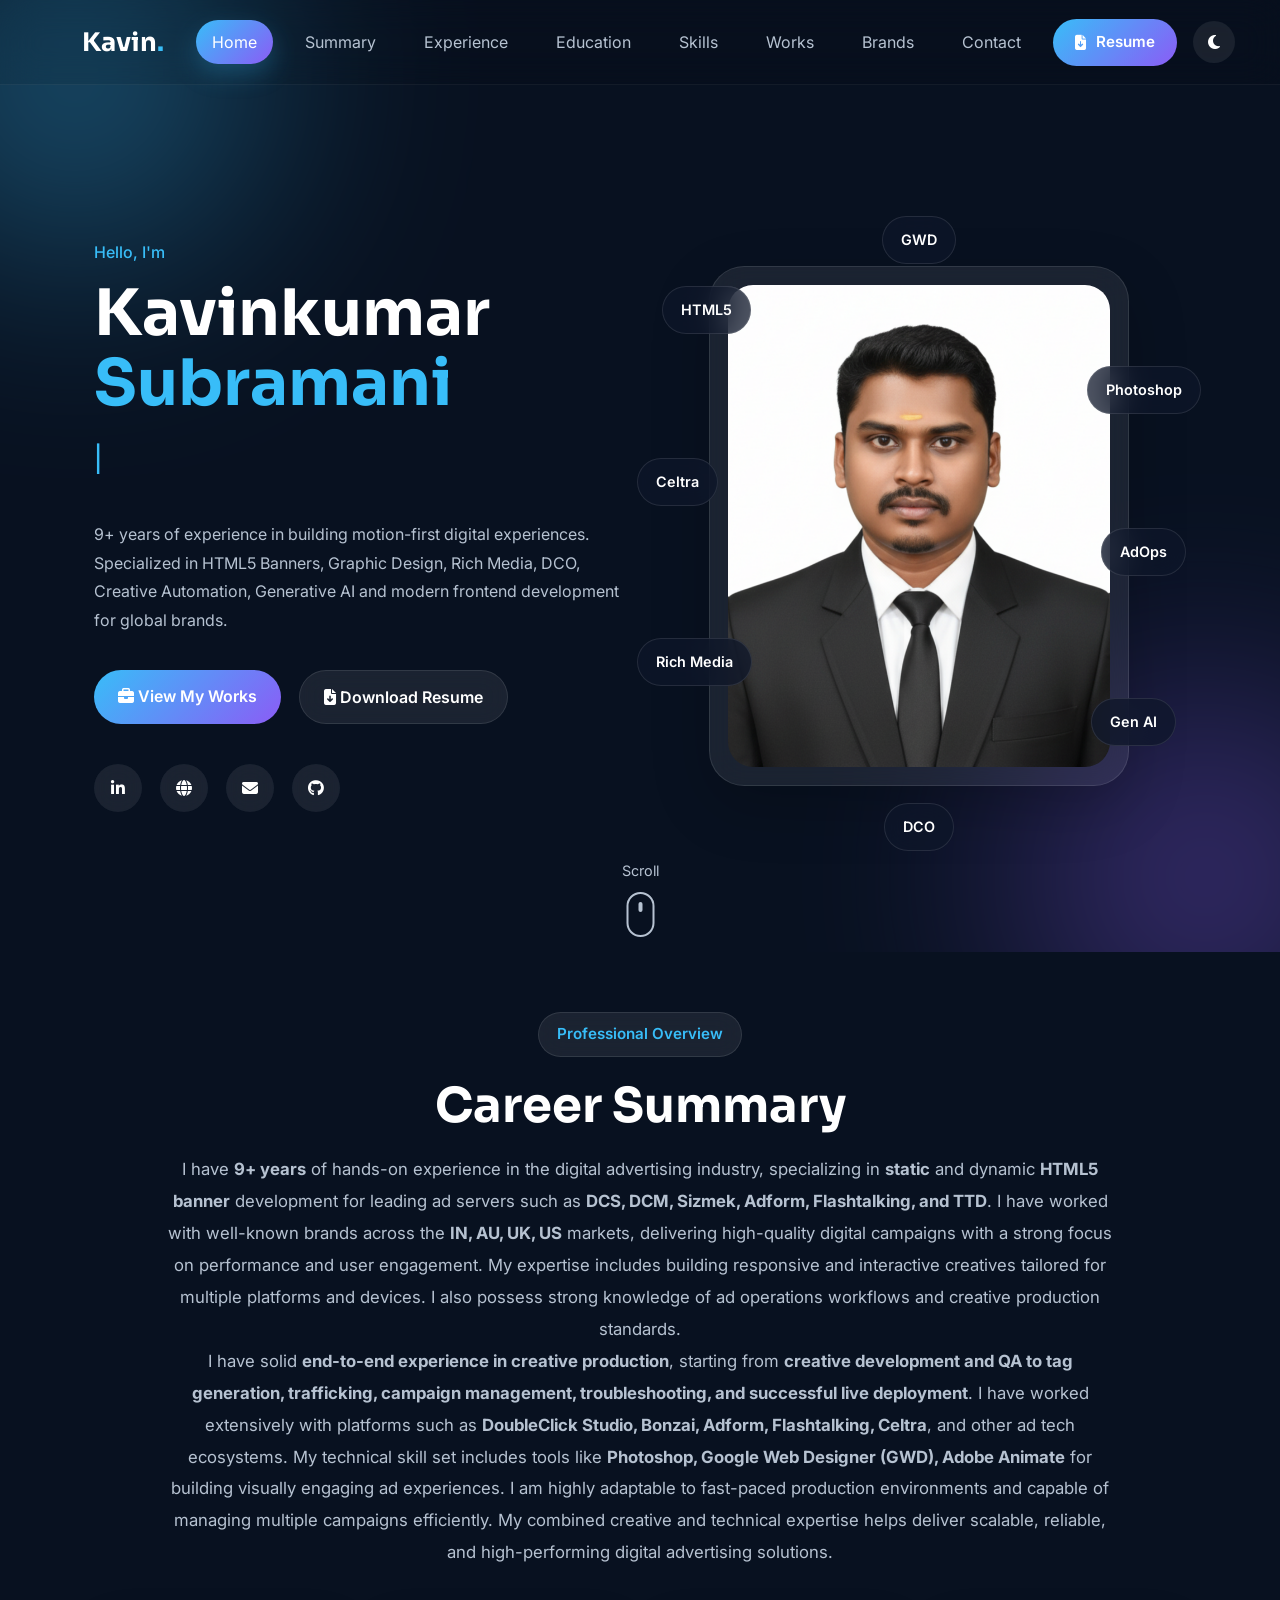
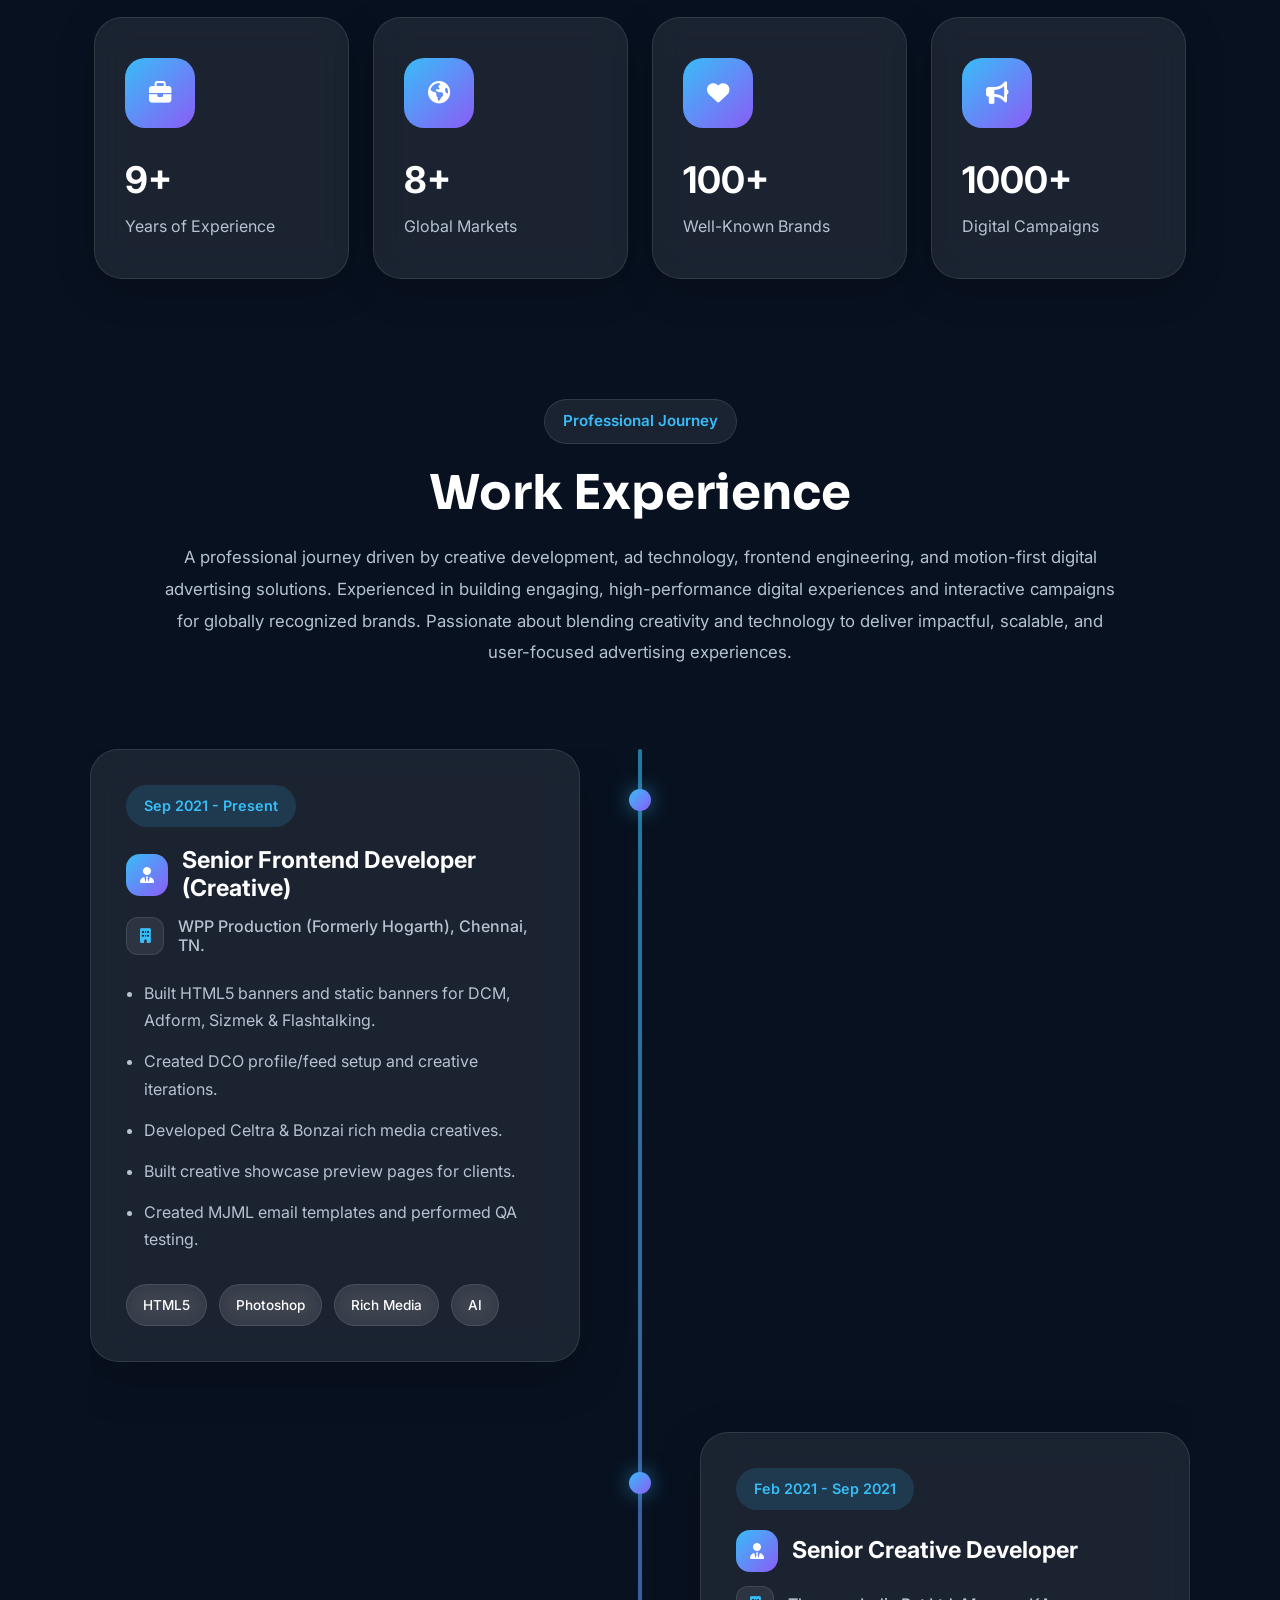
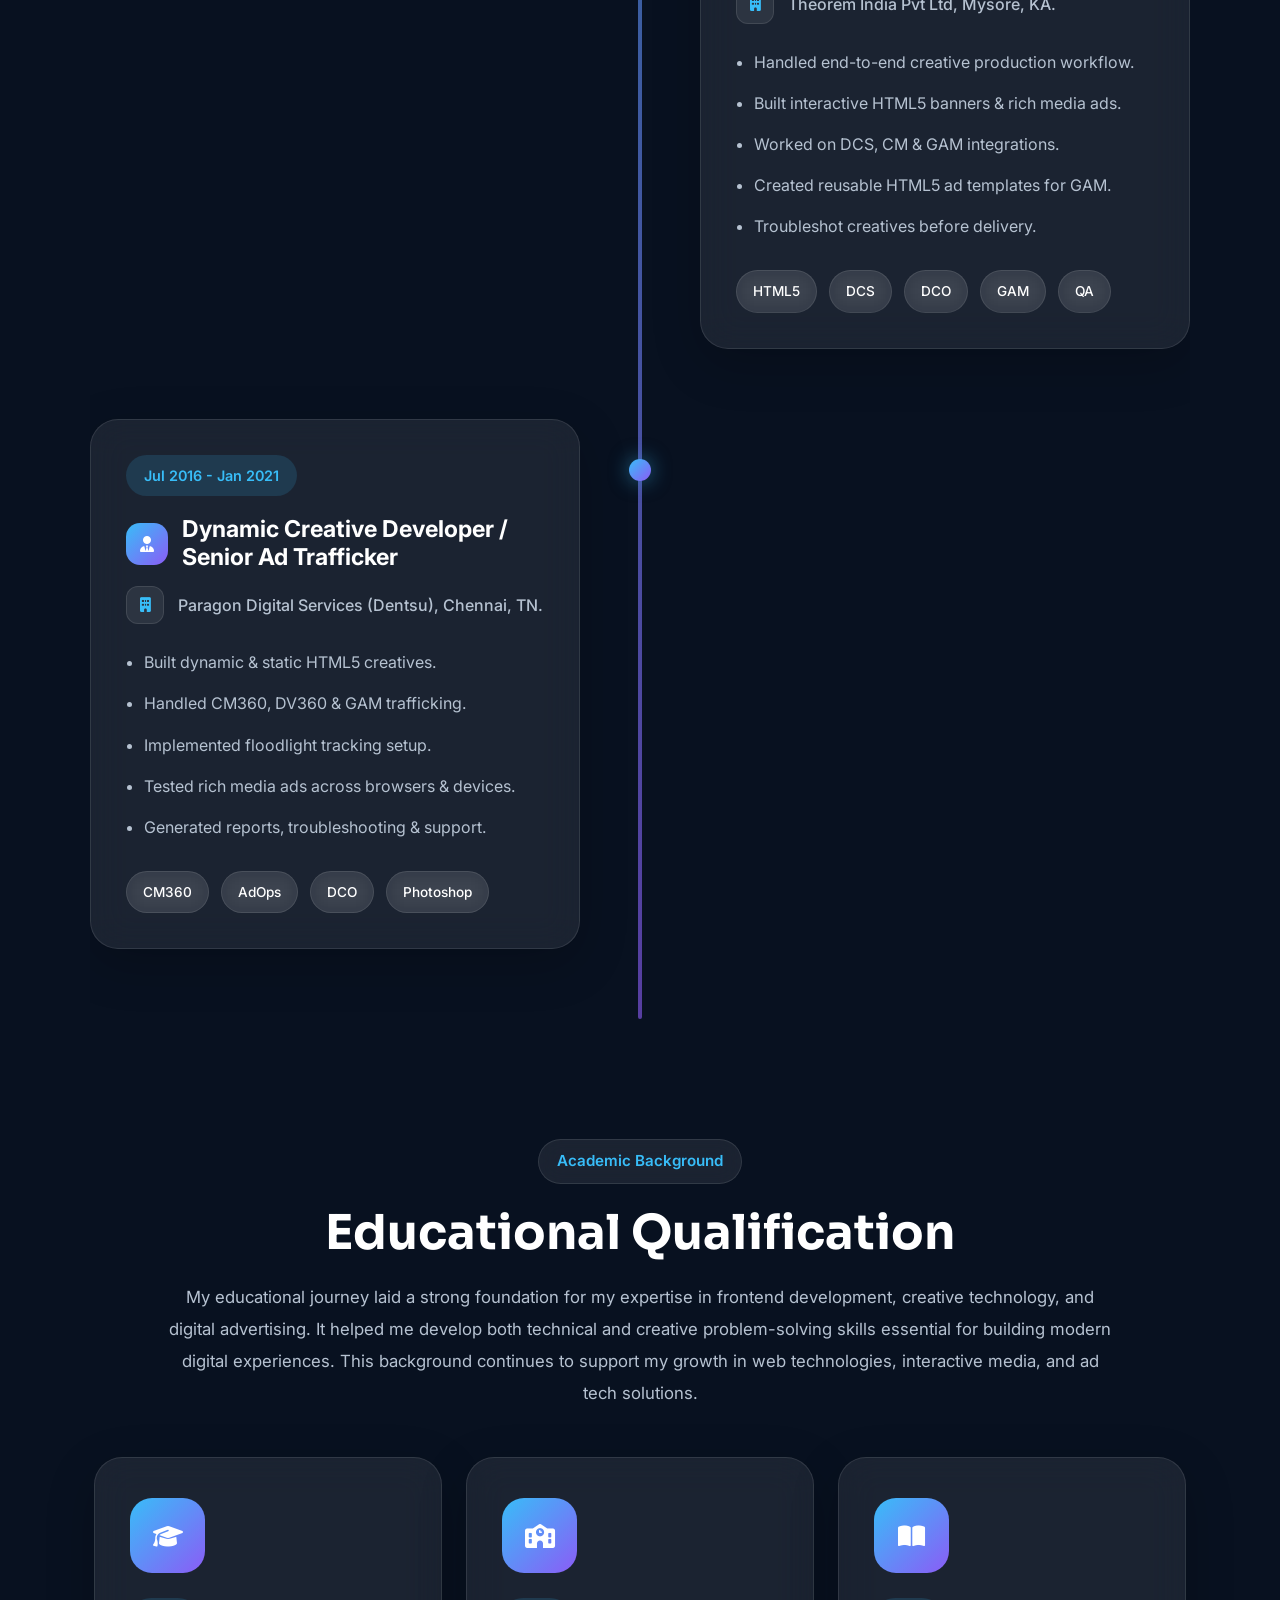
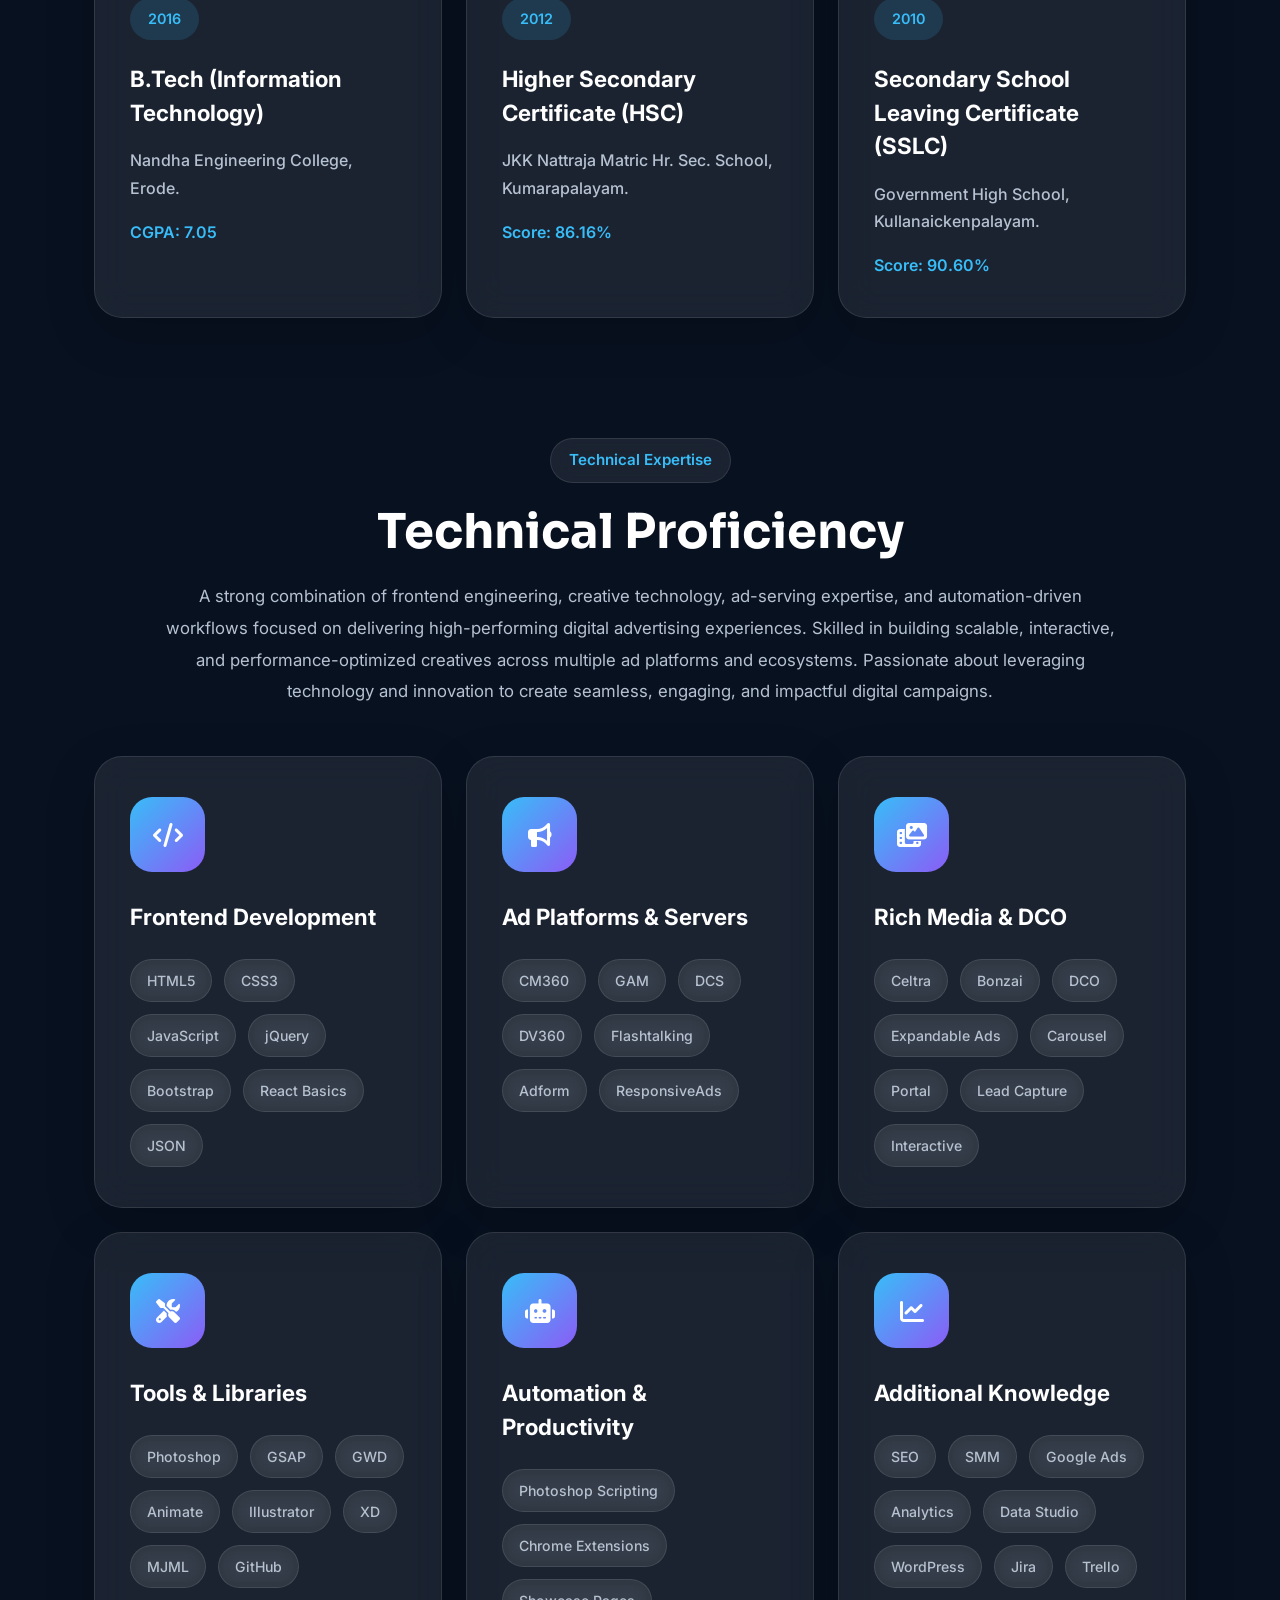
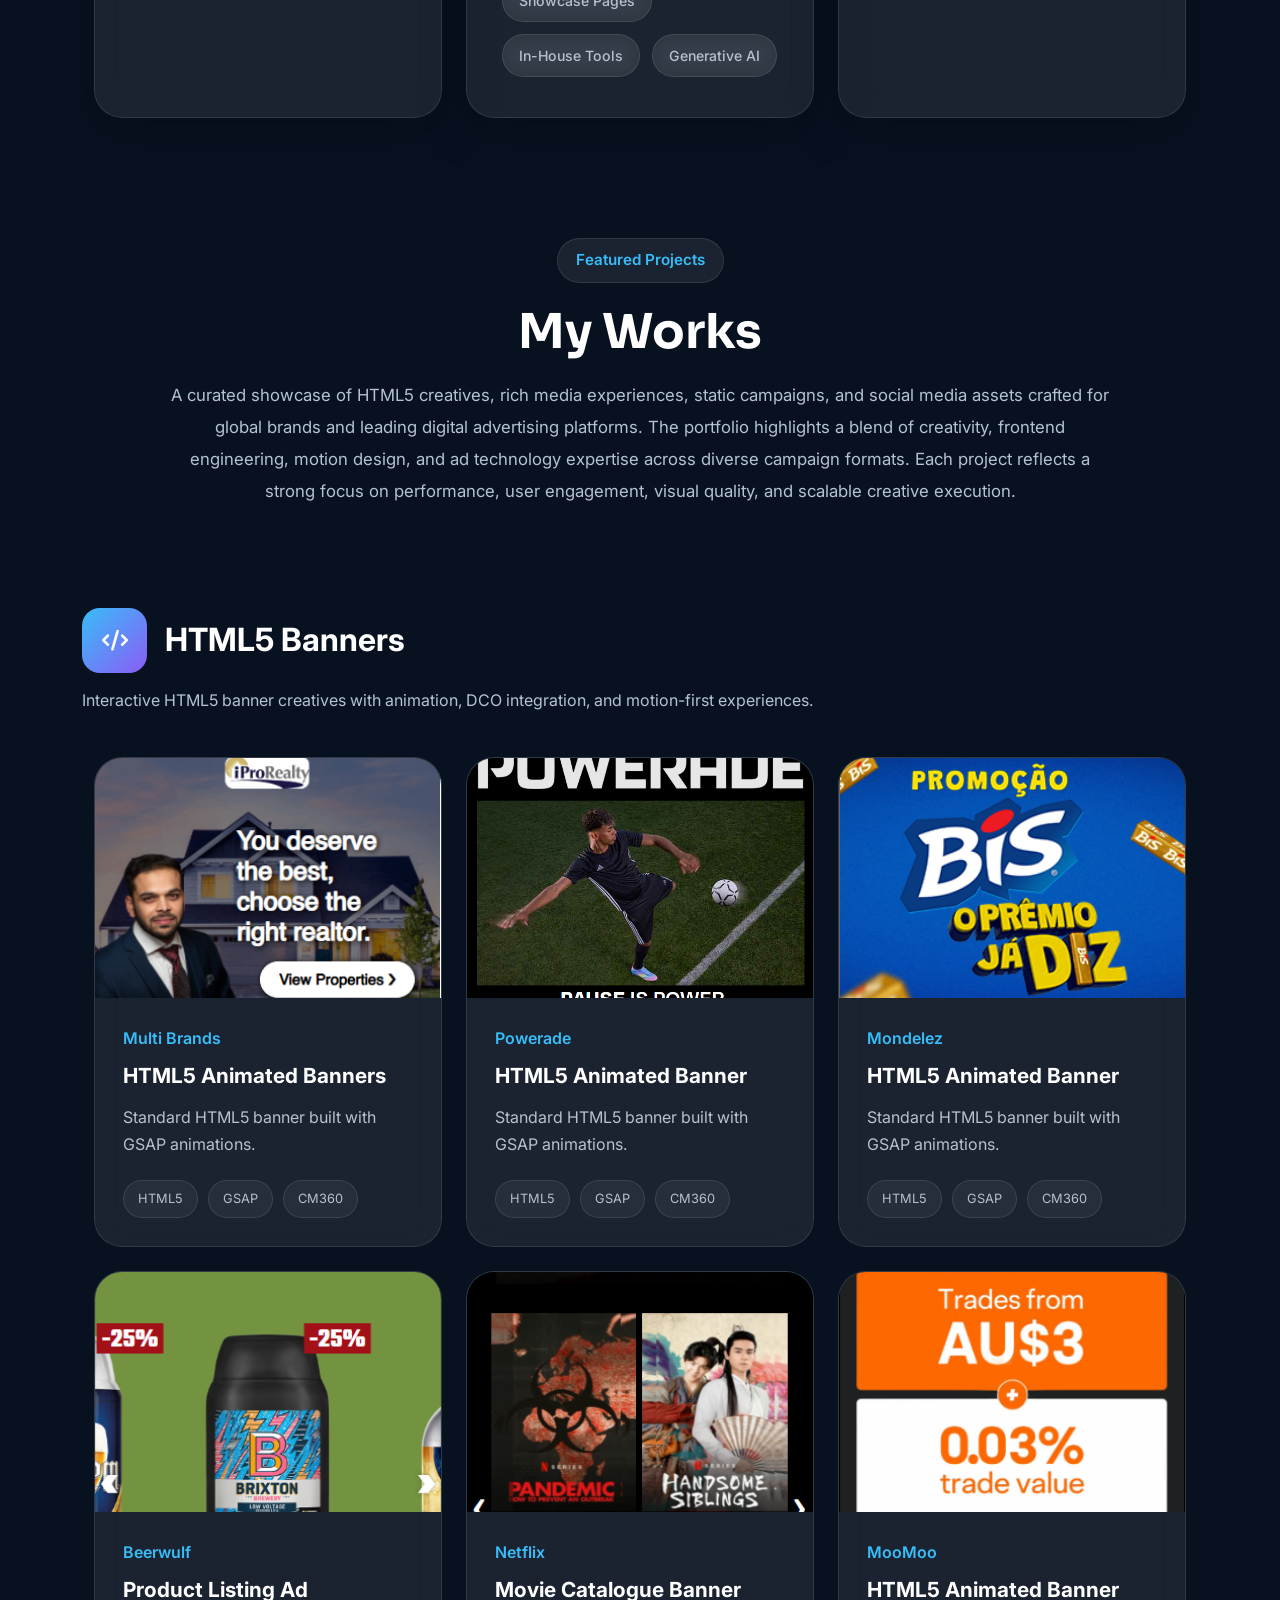
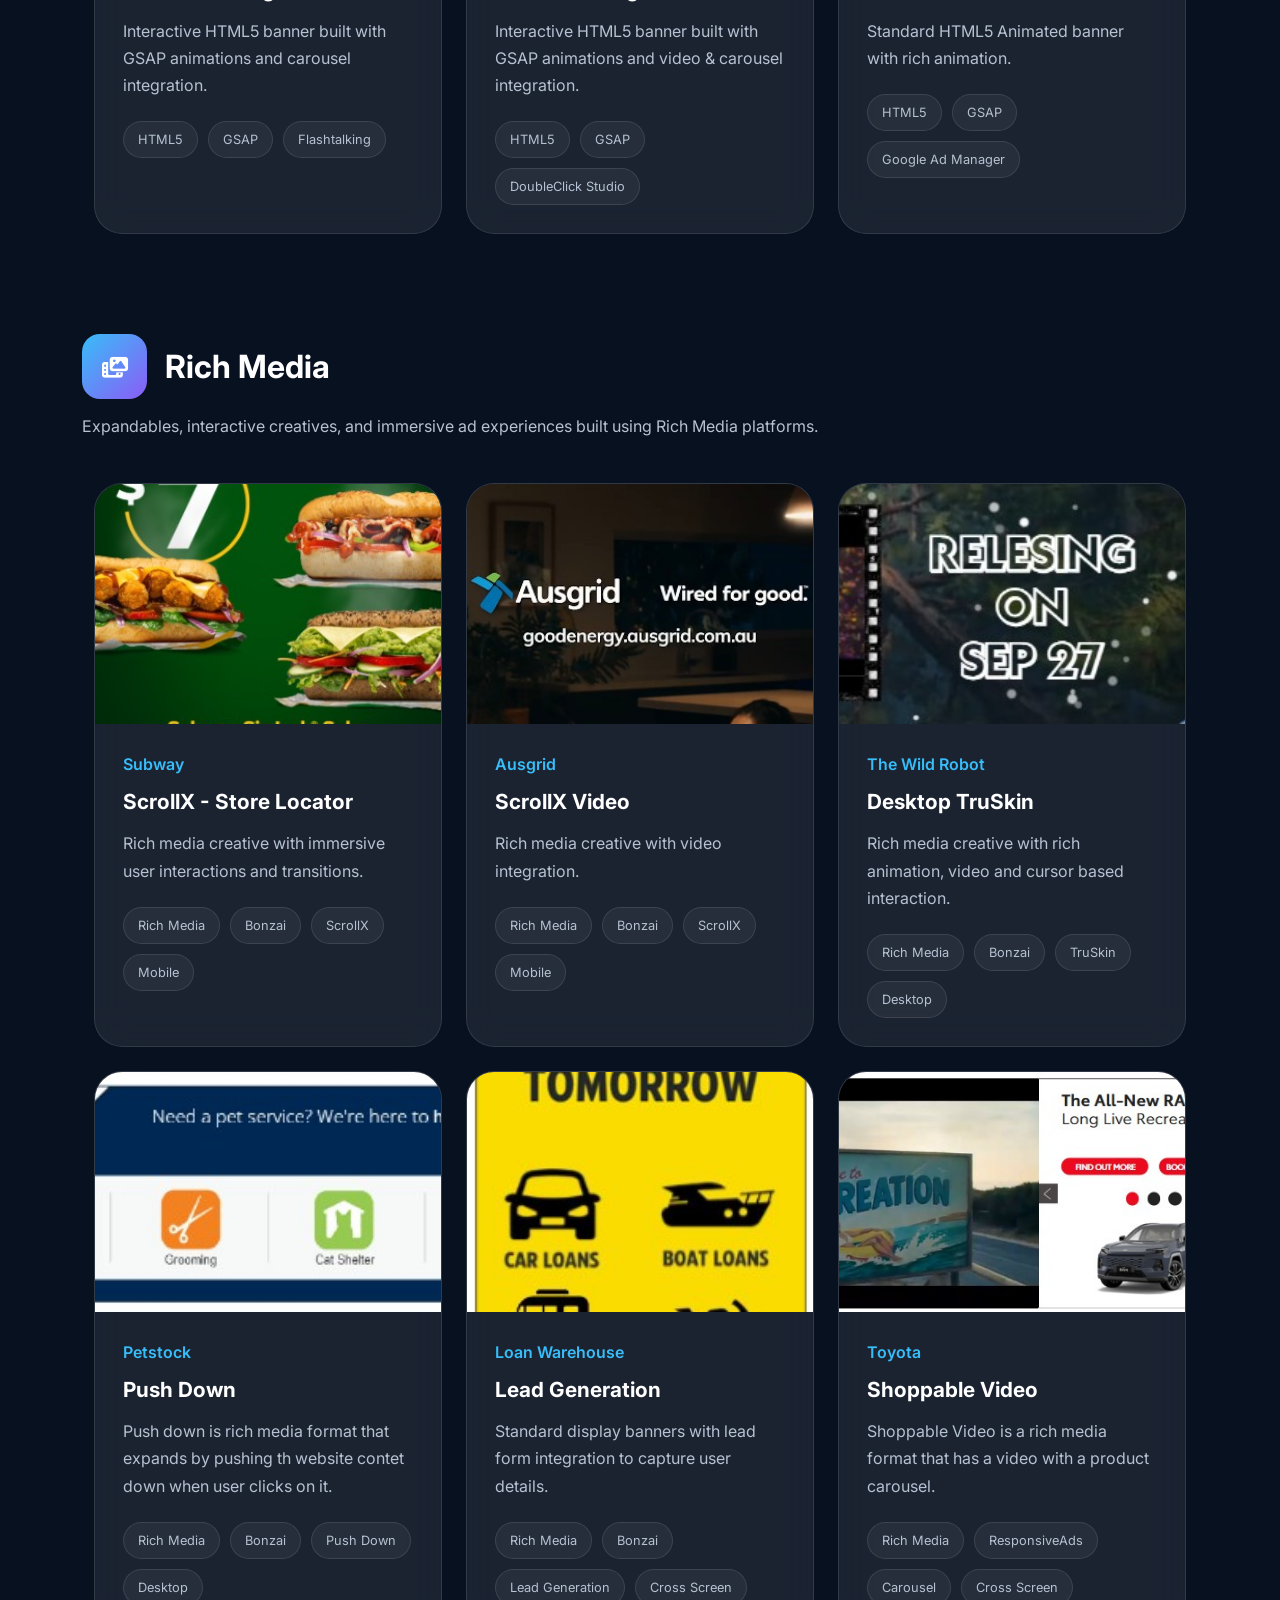
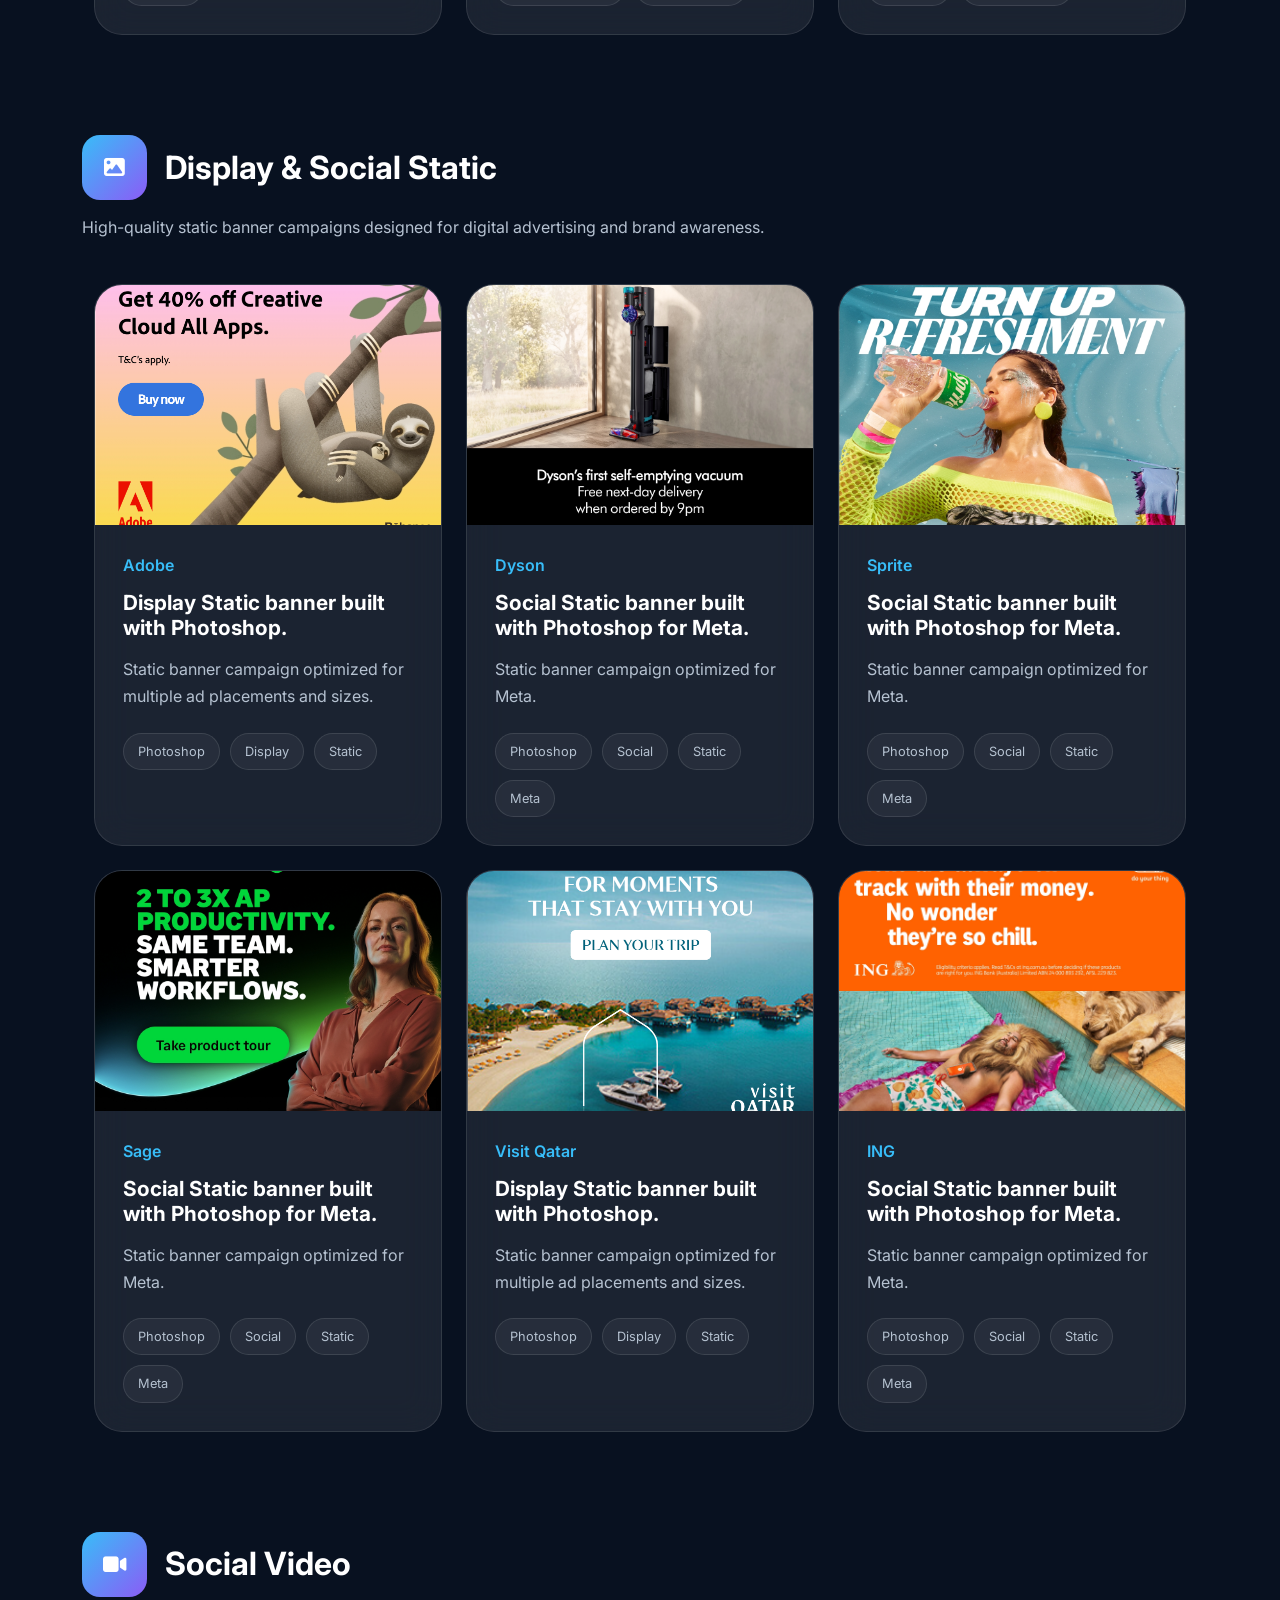
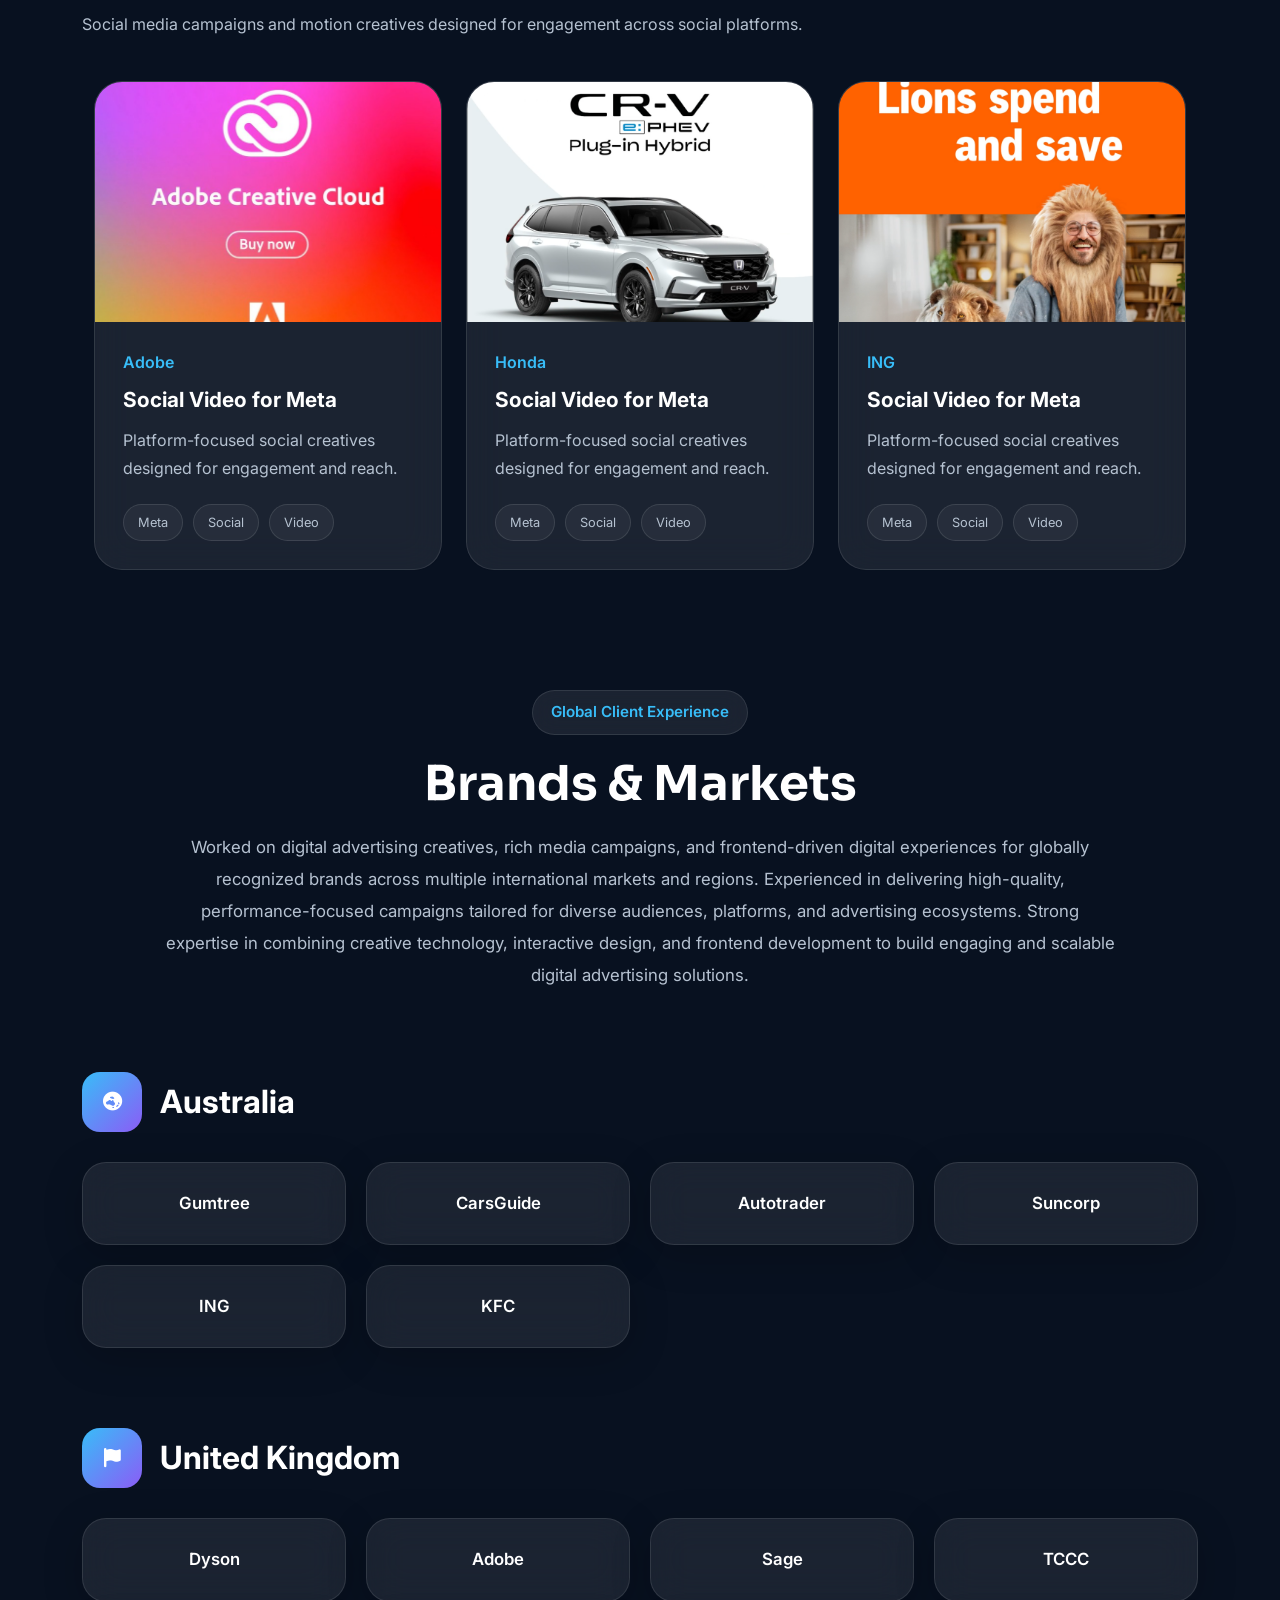
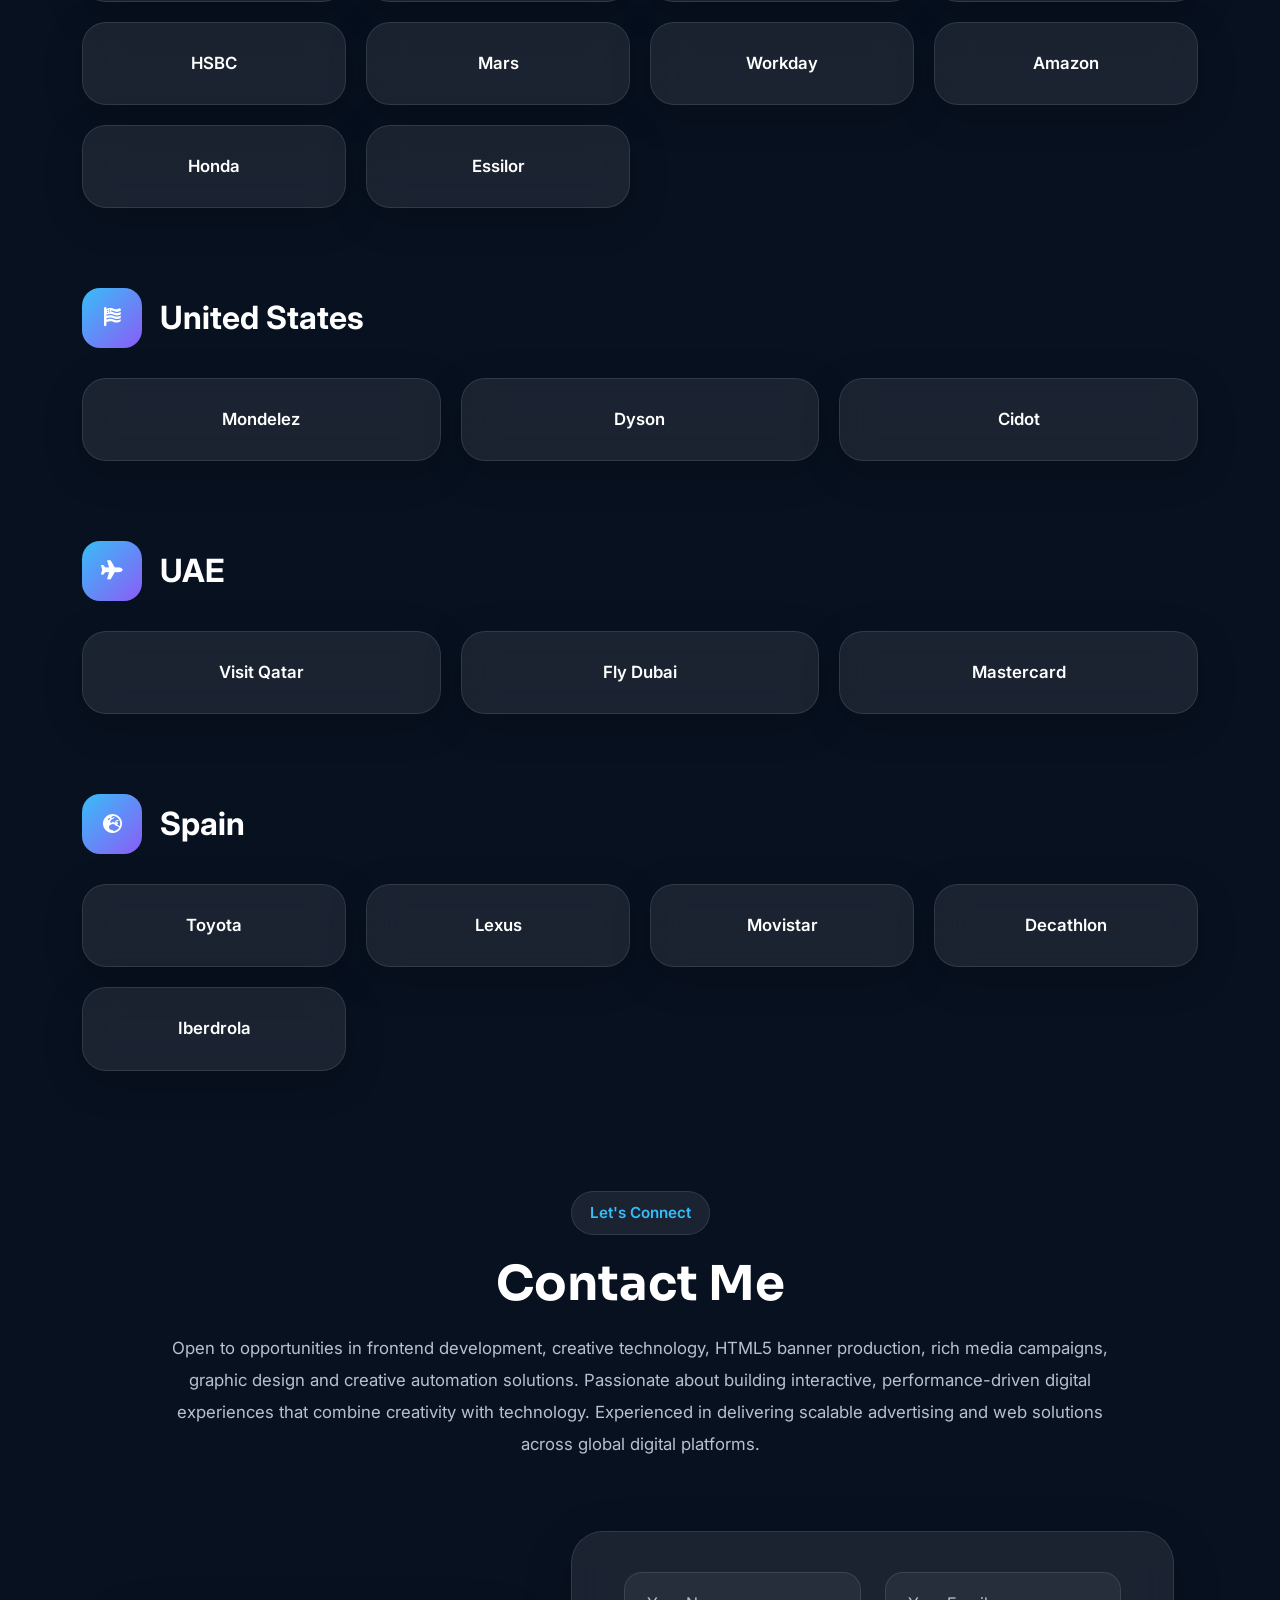
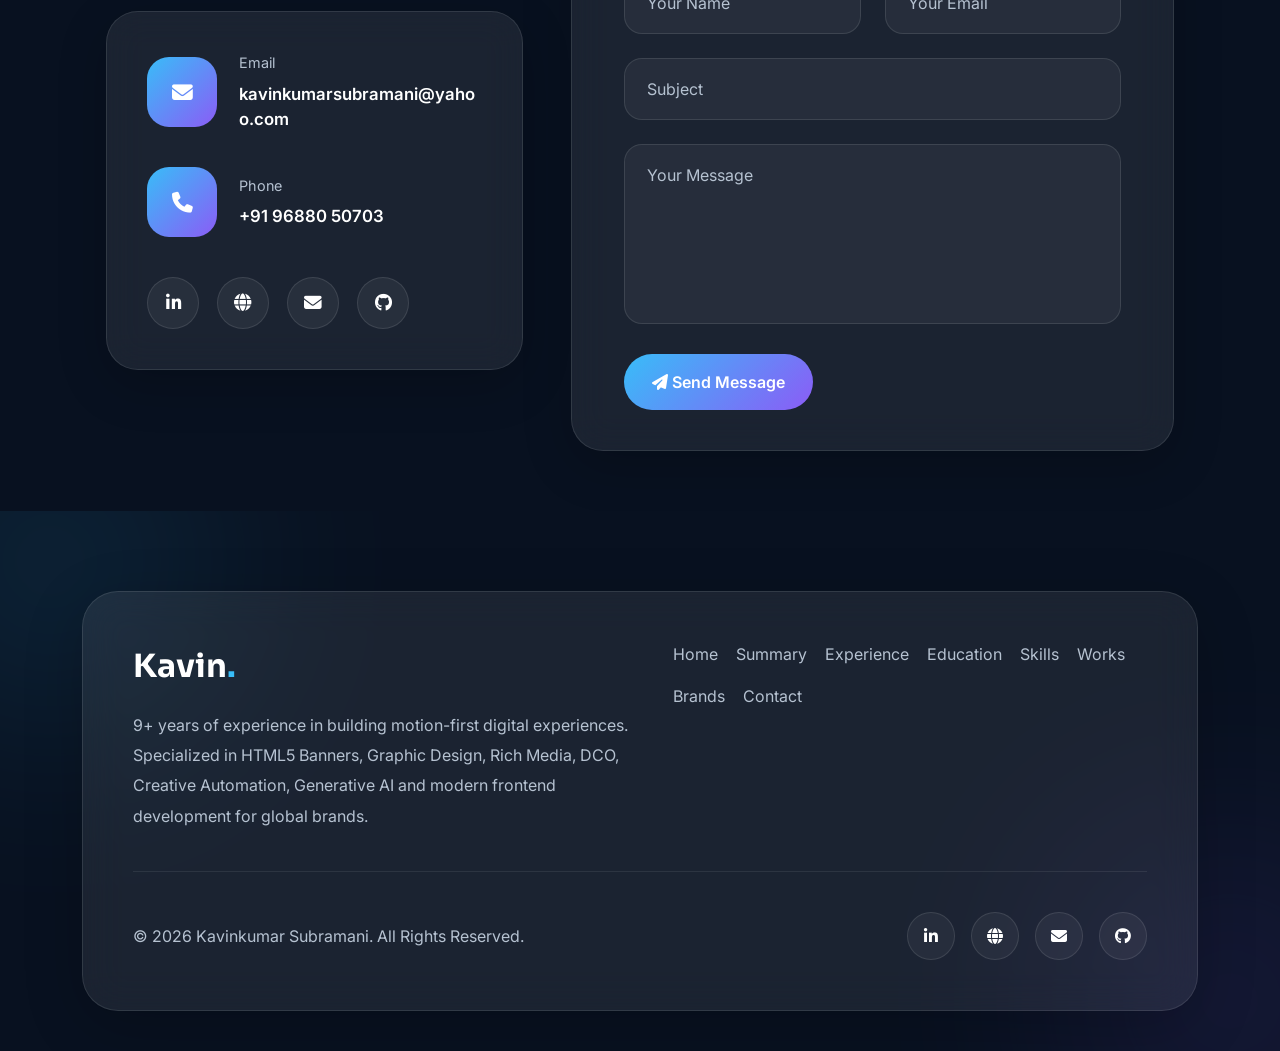
==== commit a3c7aaaf: "Portfolio has been updated! Portfolio has been updated!" ====
--- a/index.html
+++ b/index.html
@@ -5,7 +5,15 @@
     <meta charset="UTF-8" />
     <meta name="viewport" content="width=device-width, initial-scale=1.0" />
 
-    <title>Kavinkumar | Portfolio</title>
+    <title>Kavin | Portfolio</title>
+
+    <!-- Favicon -->
+
+    <link rel="icon" type="image/png" sizes="32x32" href="https://devkawin.github.io/ads-preview/assets/hogarth-logo-black-round.png">
+
+    <link rel="icon" type="image/png" sizes="16x16" href="https://devkawin.github.io/ads-preview/assets/hogarth-logo-black-round.png">
+
+    <link rel="apple-touch-icon" href="https://devkawin.github.io/ads-preview/assets/hogarth-logo-black-round.png">
 
     <!-- Bootstrap -->
     <link href="https://cdn.jsdelivr.net/npm/bootstrap@5.3.7/dist/css/bootstrap.min.css" rel="stylesheet">
@@ -1264,7 +1272,7 @@
                             <div class="work-overlay">
 
                                 <button class="work-btn html5-preview-btn"
-                                    data-preview="https://h5validator.appspot.com/api/preview/4896475325267968/MooMoo-300x600/index.html">
+                                    data-preview="https://devkawin.github.io/ads-preview2/banners/MooMoo/MooMoo-300x600/index.html">
 
                                     Live Preview
 
@@ -2576,7 +2584,7 @@
 
                                         <input type="text"
                                             class="custom-input"
-                                            placeholder="Your Name">
+                                            placeholder="Your Name" required>
 
                                     </div>
 
@@ -2591,7 +2599,7 @@
 
                                         <input type="email"
                                             class="custom-input"
-                                            placeholder="Your Email">
+                                            placeholder="Your Email" required>
 
                                     </div>
 
@@ -2606,7 +2614,7 @@
 
                                         <input type="text"
                                             class="custom-input"
-                                            placeholder="Subject">
+                                            placeholder="Subject" required>
 
                                     </div>
 
@@ -2620,7 +2628,7 @@
                                     <div class="form-group">
 
                                         <textarea class="custom-input custom-textarea"
-                                            placeholder="Your Message"></textarea>
+                                            placeholder="Your Message" required></textarea>
 
                                     </div>
 
--- a/css/style.css
+++ b/css/style.css
@@ -72,6 +72,13 @@
     scroll-behavior: smooth;
 }
 
+html,
+body {
+
+    overflow-x: hidden;
+    width: 100%;
+}
+
 
 /* =========================
    NAVBAR
@@ -104,6 +111,74 @@
     transition: 0.3s ease;
 }
 
+section {
+
+    overflow-x: hidden;
+}
+
+.row {
+
+    margin-left: 0 !important;
+    margin-right: 0 !important;
+}
+
+.custom-modal-content {
+
+    max-width: 100%;
+}
+
+.timeline-wrapper {
+
+    overflow: hidden;
+}
+
+.glow,
+.footer-glow {
+
+    pointer-events: none;
+}
+
+/* =========================
+   MOBILE OVERFLOW FIX
+========================= */
+
+html,
+body {
+
+    overflow-x: hidden;
+    width: 100%;
+}
+
+section {
+
+    overflow-x: hidden;
+}
+
+.row {
+
+    margin-left: 0 !important;
+    margin-right: 0 !important;
+}
+
+.timeline-wrapper,
+.works-section,
+.footer-section,
+.hero-section {
+
+    overflow: hidden;
+}
+
+.custom-modal-content {
+
+    max-width: 100%;
+}
+
+.glow,
+.footer-glow {
+
+    pointer-events: none;
+}
+
 .nav-link {
 
     position: relative;
@@ -2105,7 +2180,7 @@
 
     #html5Frame {
         width: 300px;
-        height: 450px;
+        height: 600px;
     }
 
     .work-block-title h3 {
@@ -2988,4 +3063,174 @@
         right: 20px;
         bottom: 20px;
     }
+}
+
+/* =========================
+   HERO FLOATING TAGS FIX
+========================= */
+
+@media(max-width: 991px) {
+
+    .floating-badge {
+
+        transform: scale(0.85);
+    }
+
+    /* TOP */
+
+    .badge-1 {
+
+        top: -20px;
+        right: 40%;
+    }
+
+    /* RIGHT */
+
+    .badge-2 {
+
+        right: -10px;
+        top: 28%;
+    }
+
+    /* LEFT */
+
+    .badge-3 {
+
+        left: -10px;
+        top: 45%;
+    }
+
+    /* BOTTOM LEFT */
+
+    .badge-4 {
+
+        left: 0;
+        bottom: 15%;
+    }
+
+    /* BOTTOM */
+
+    .badge-5 {
+
+        bottom: -25px;
+        left: 40%;
+    }
+}
+
+@media(max-width: 576px) {
+
+    .floating-badge {
+
+        transform: scale(0.75);
+    }
+
+    /* Hide extra badges */
+
+    .badge-2,
+    .badge-3 {
+
+        display: none;
+    }
+
+    /* Reposition */
+
+    .badge-1 {
+
+        top: -15px;
+        right: 35%;
+    }
+
+    .badge-4 {
+
+        left: 10px;
+        bottom: 12%;
+    }
+
+    .badge-5 {
+
+        bottom: -20px;
+        left: 35%;
+    }
+}
+
+/* =========================
+   HERO FLOATING BADGES FIX
+========================= */
+
+/* Image Wrapper */
+
+.hero-image-wrapper {
+
+    position: relative;
+
+    z-index: 2;
+}
+
+
+/* Floating Badges */
+
+.floating-badge {
+
+    position: absolute;
+
+    z-index: 10;
+    background:
+        rgba(15, 23, 42, 0.72);
+
+
+    backdrop-filter: blur(16px);
+
+    -webkit-backdrop-filter: blur(16px);
+}
+
+/* =========================
+   LOGO FIX
+========================= */
+
+.logo,
+.navbar-brand {
+
+    color: #fff !important;
+
+    text-decoration: none;
+}
+
+
+/* Hover */
+
+.logo:hover,
+.navbar-brand:hover {
+
+    color: #fff !important;
+}
+
+
+/* Active */
+
+.logo:active,
+.navbar-brand:active {
+
+    color: #fff !important;
+}
+
+
+/* Focus */
+
+.logo:focus,
+.navbar-brand:focus {
+
+    color: #fff !important;
+
+    outline: none;
+
+    box-shadow: none;
+}
+
+
+/* Visited */
+
+.logo:visited,
+.navbar-brand:visited {
+
+    color: #fff !important;
 }
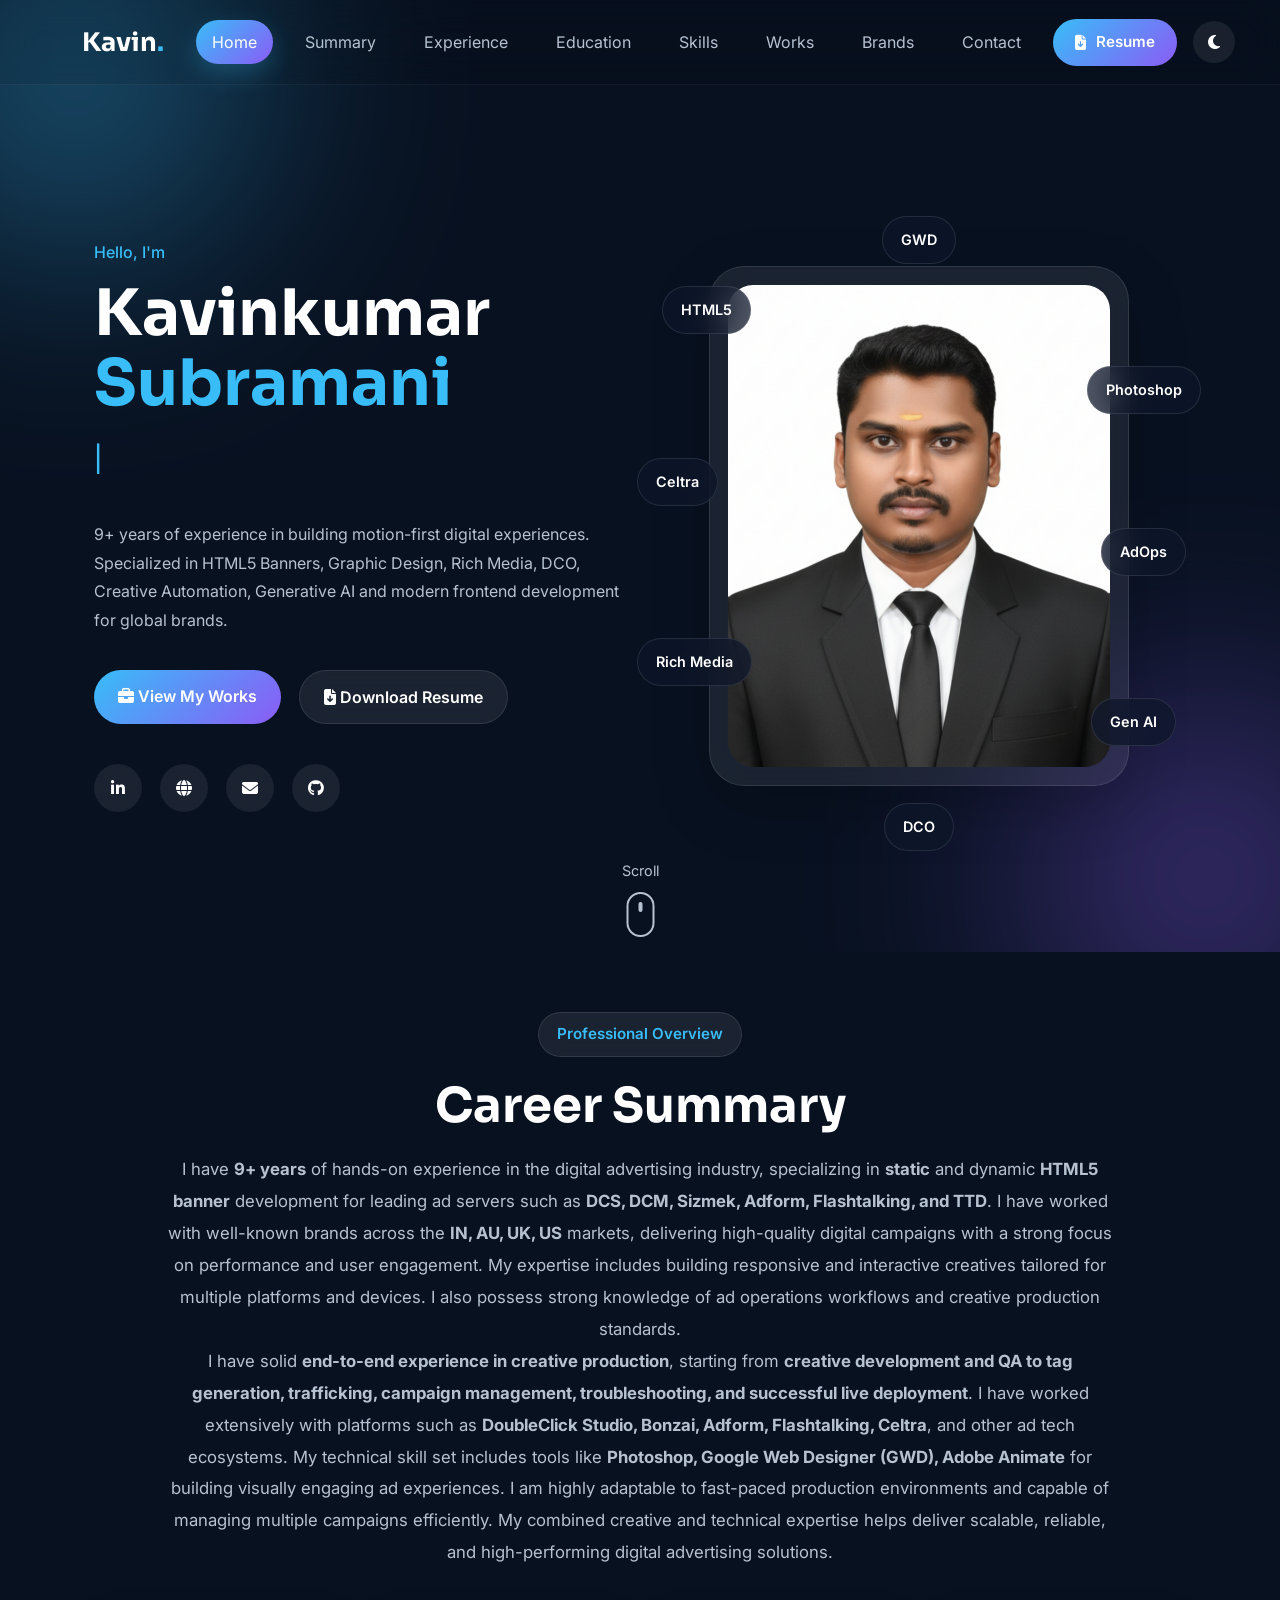
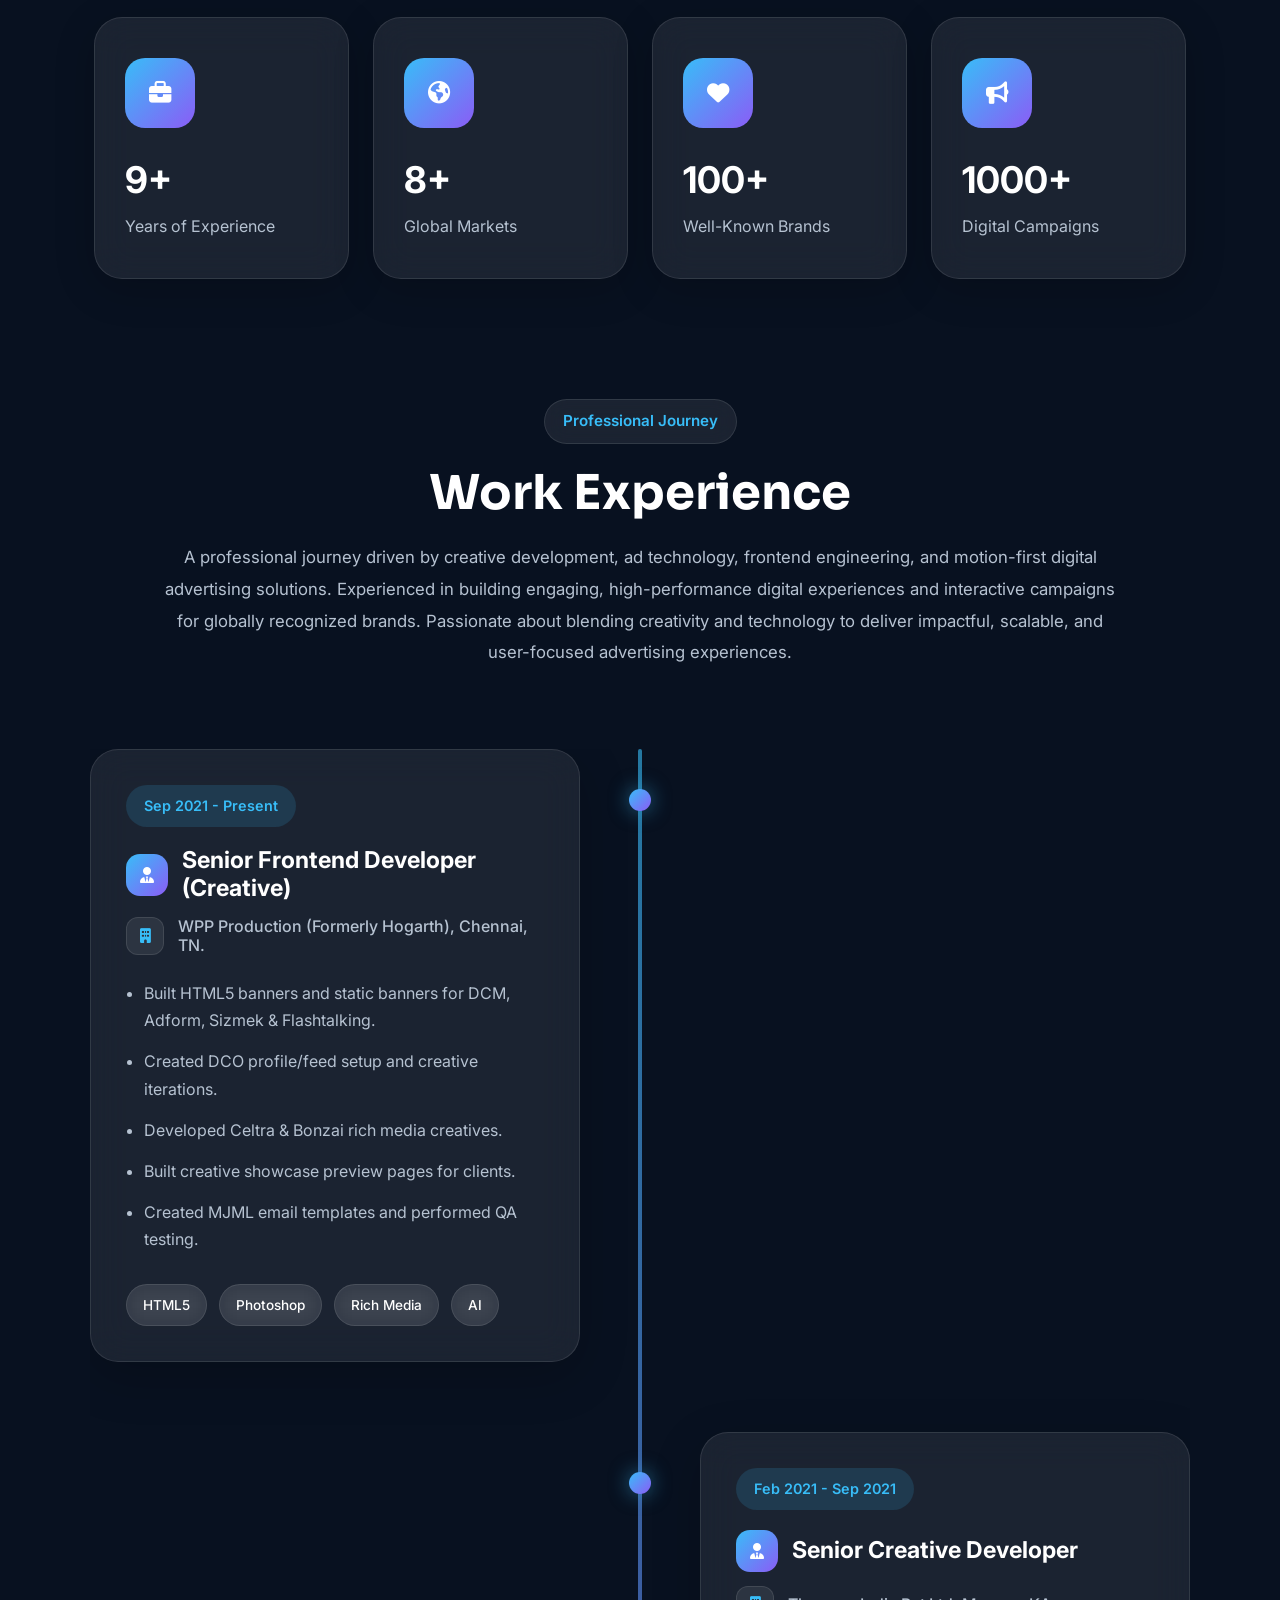
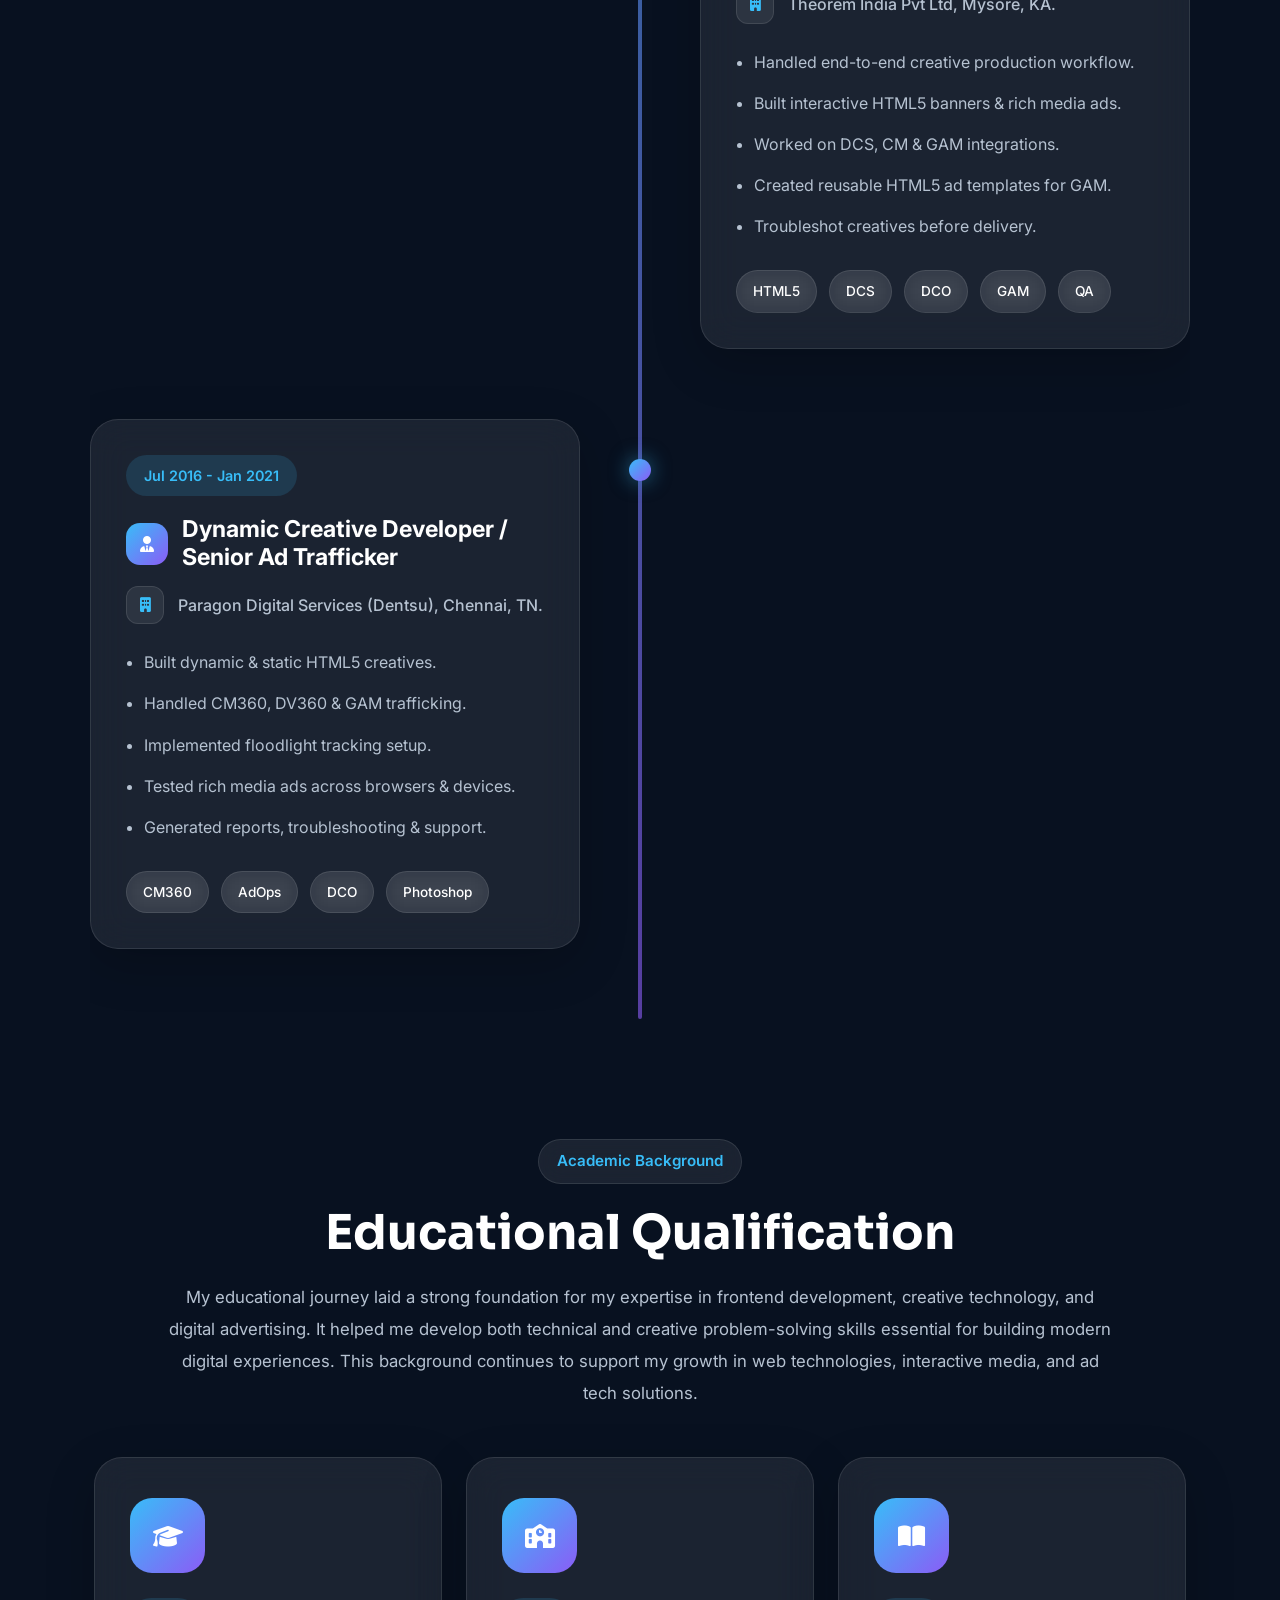
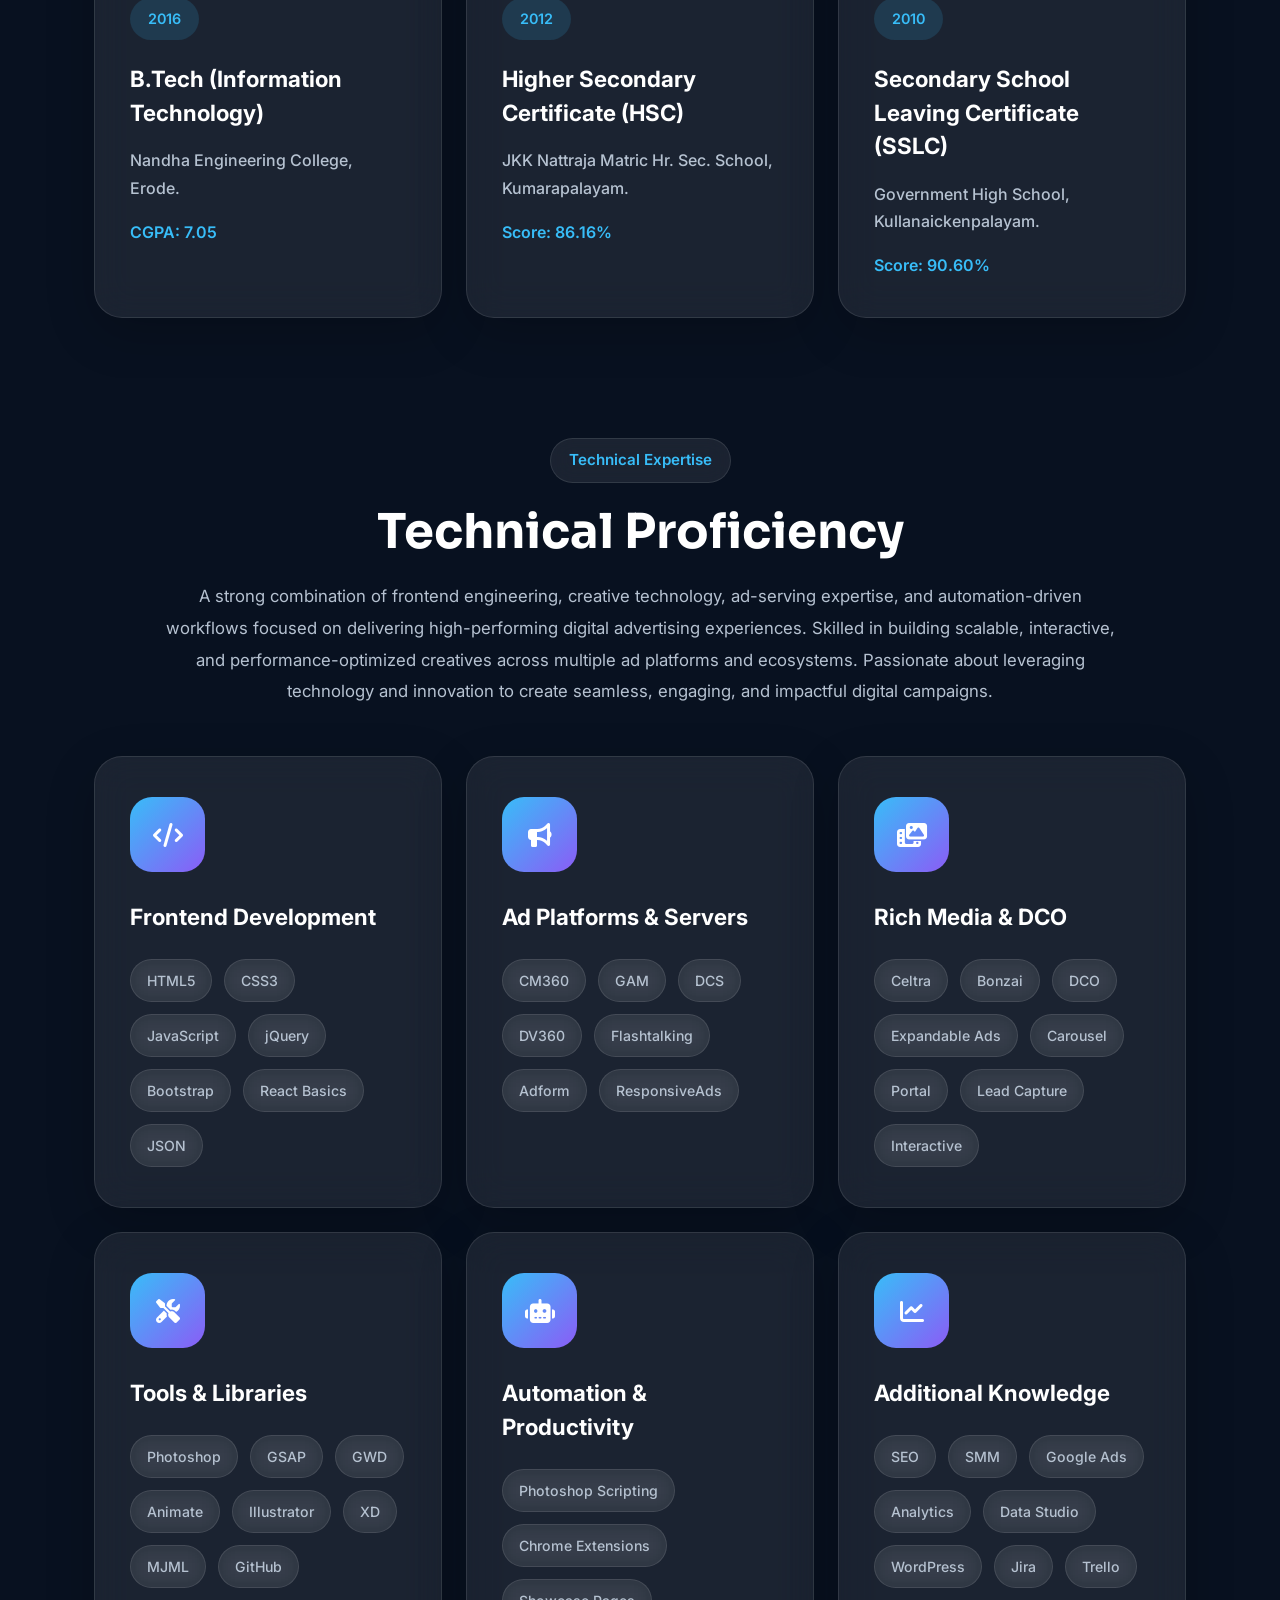
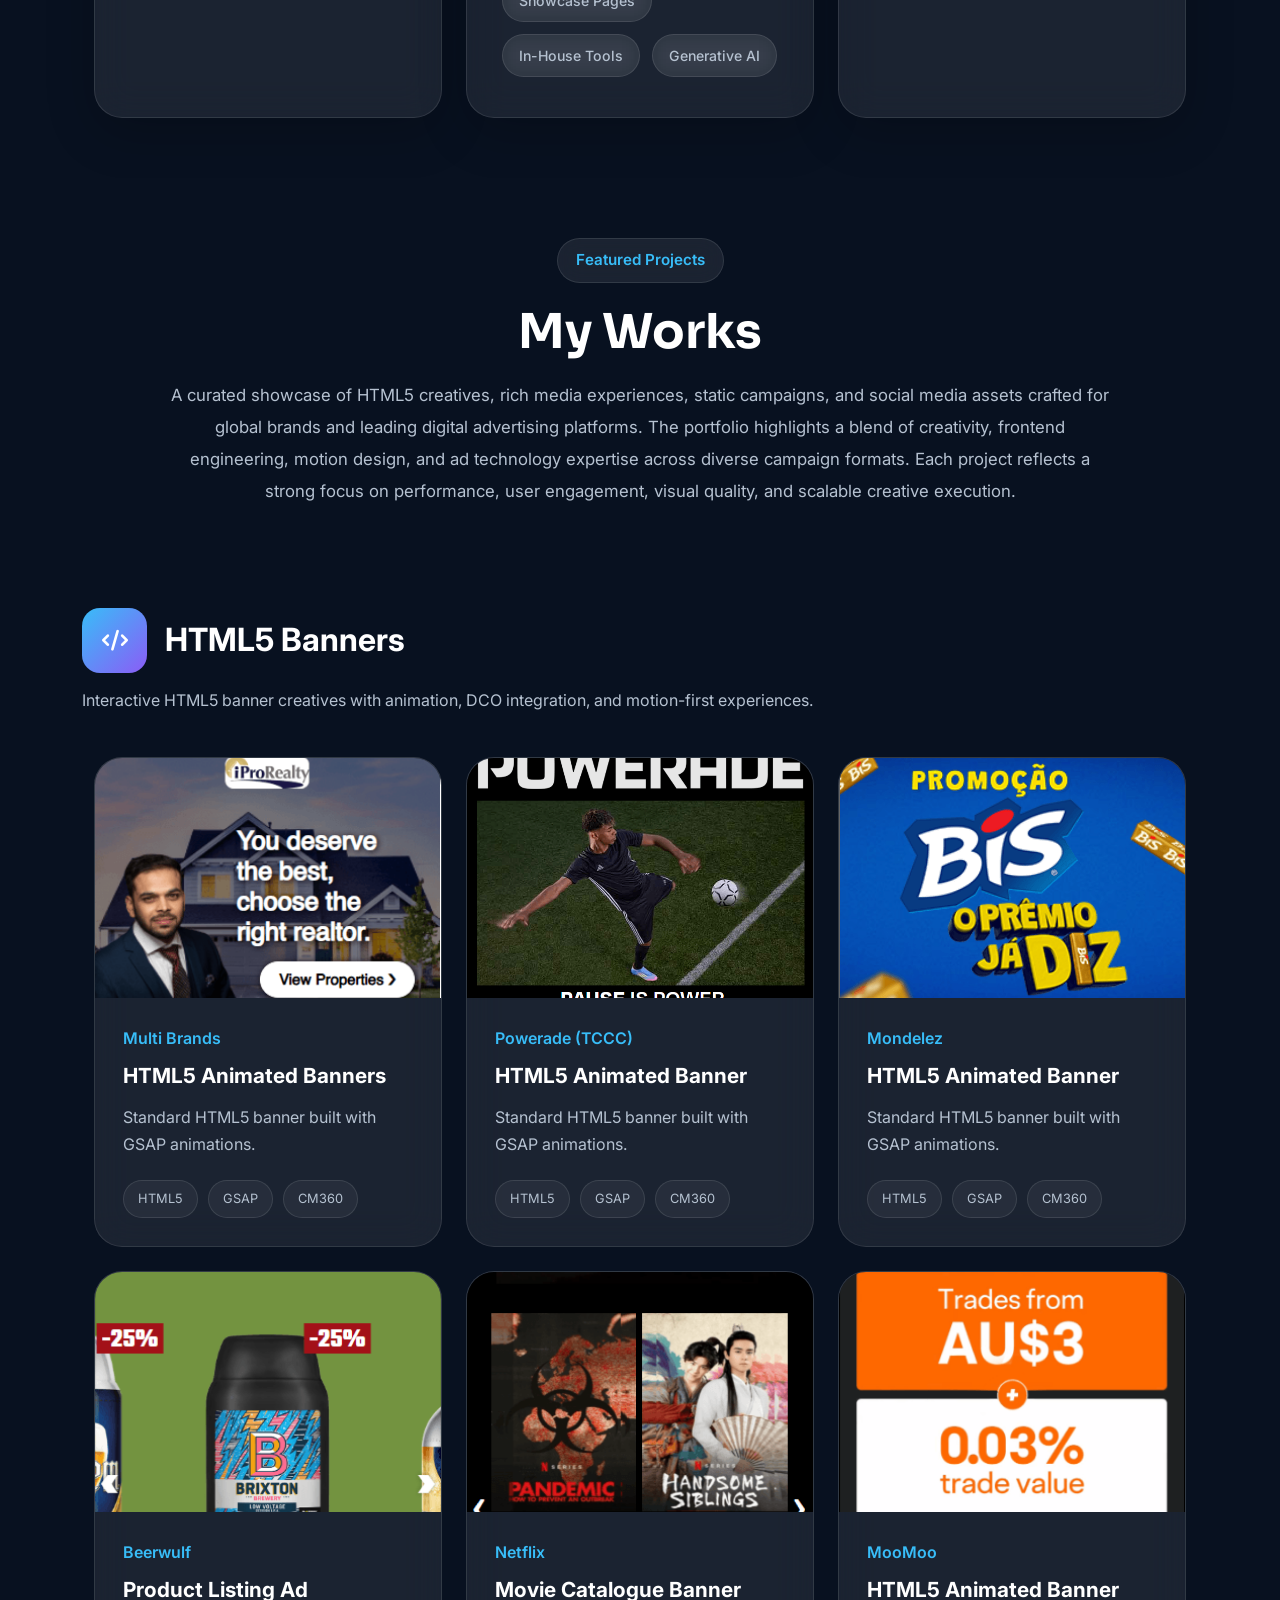
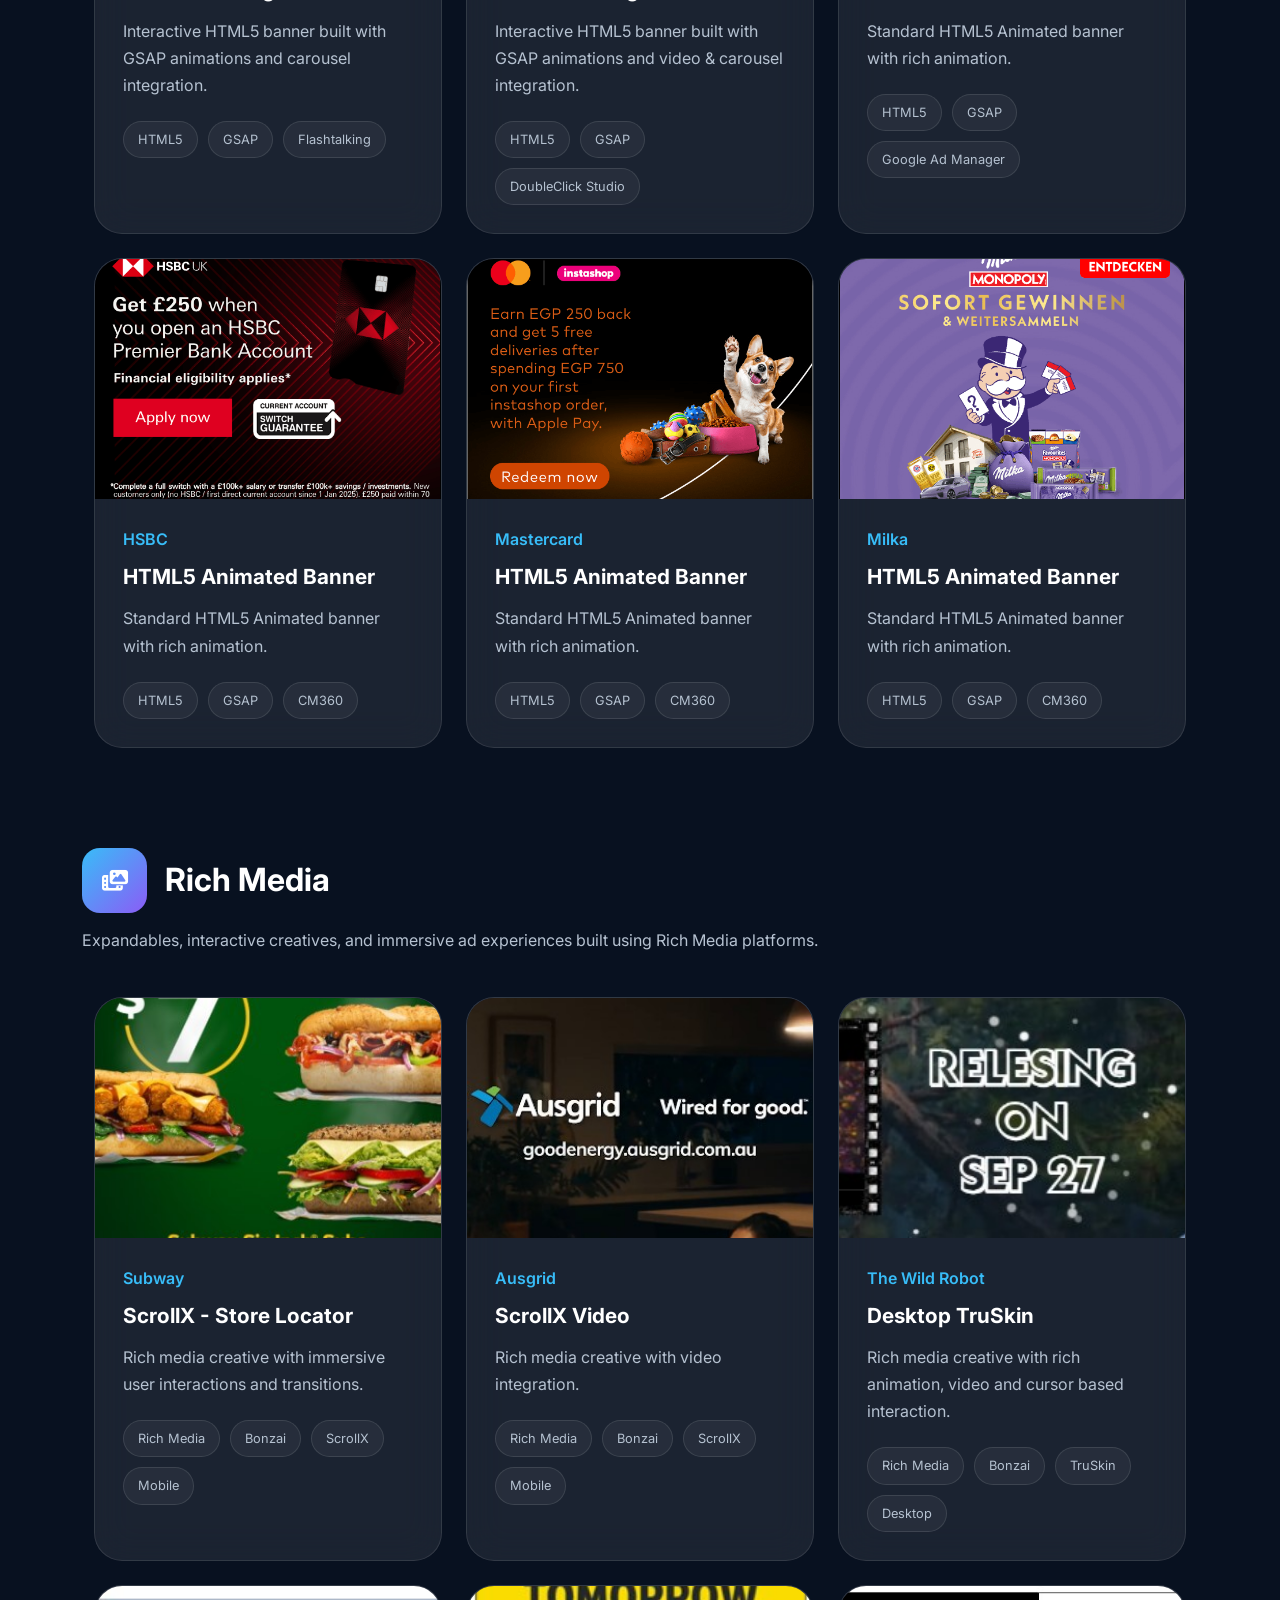
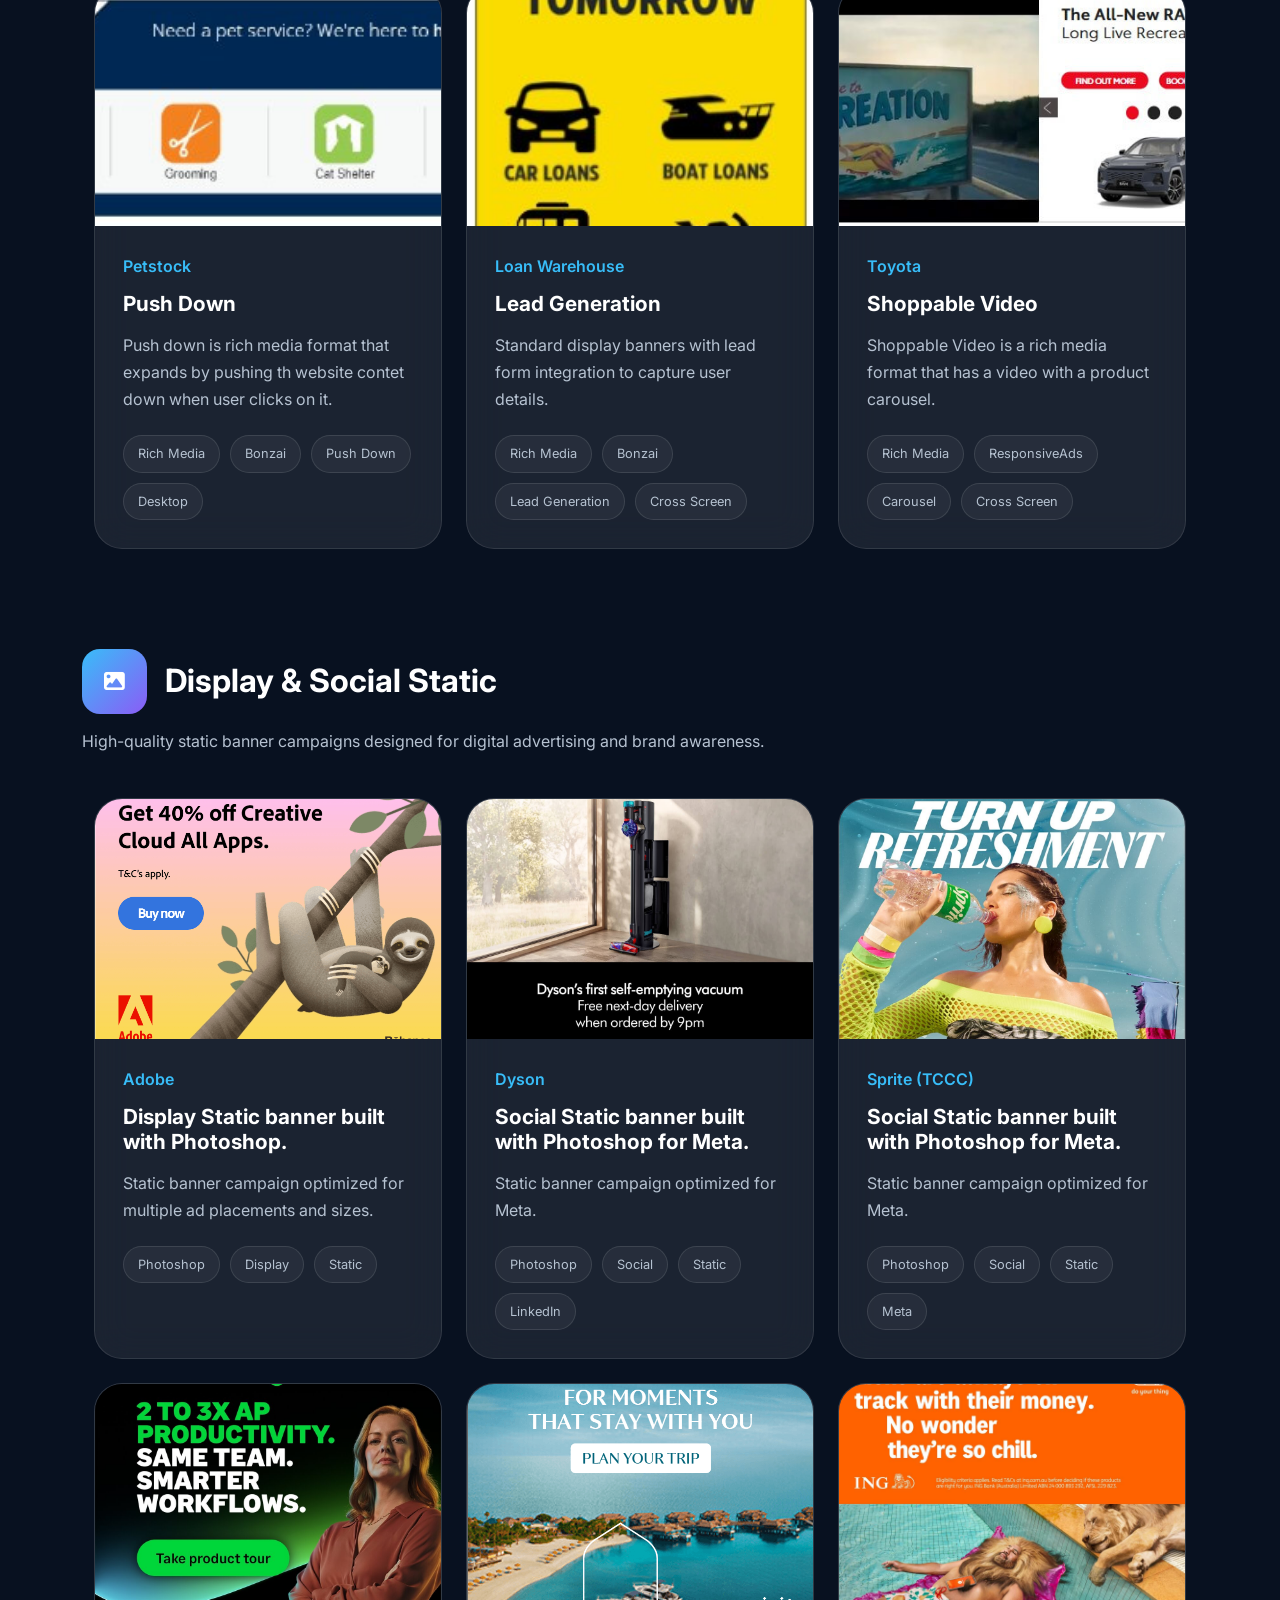
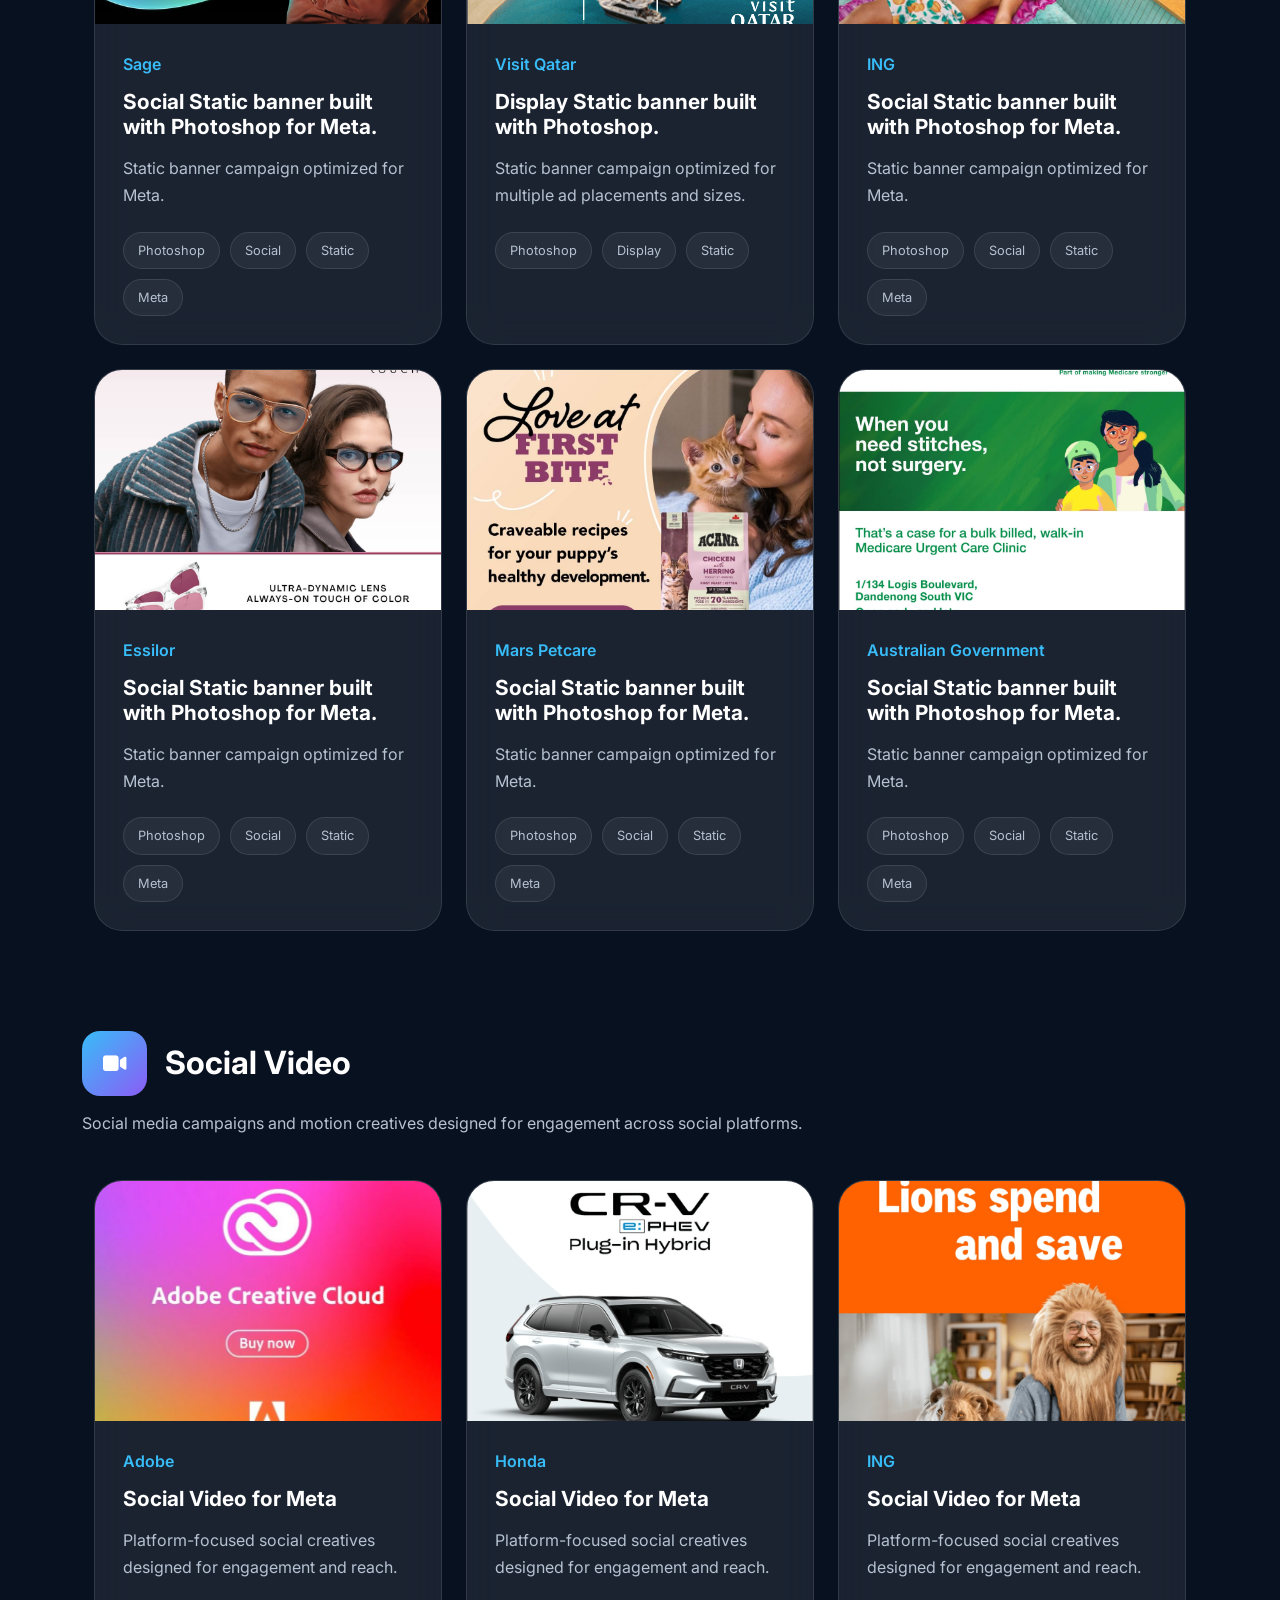
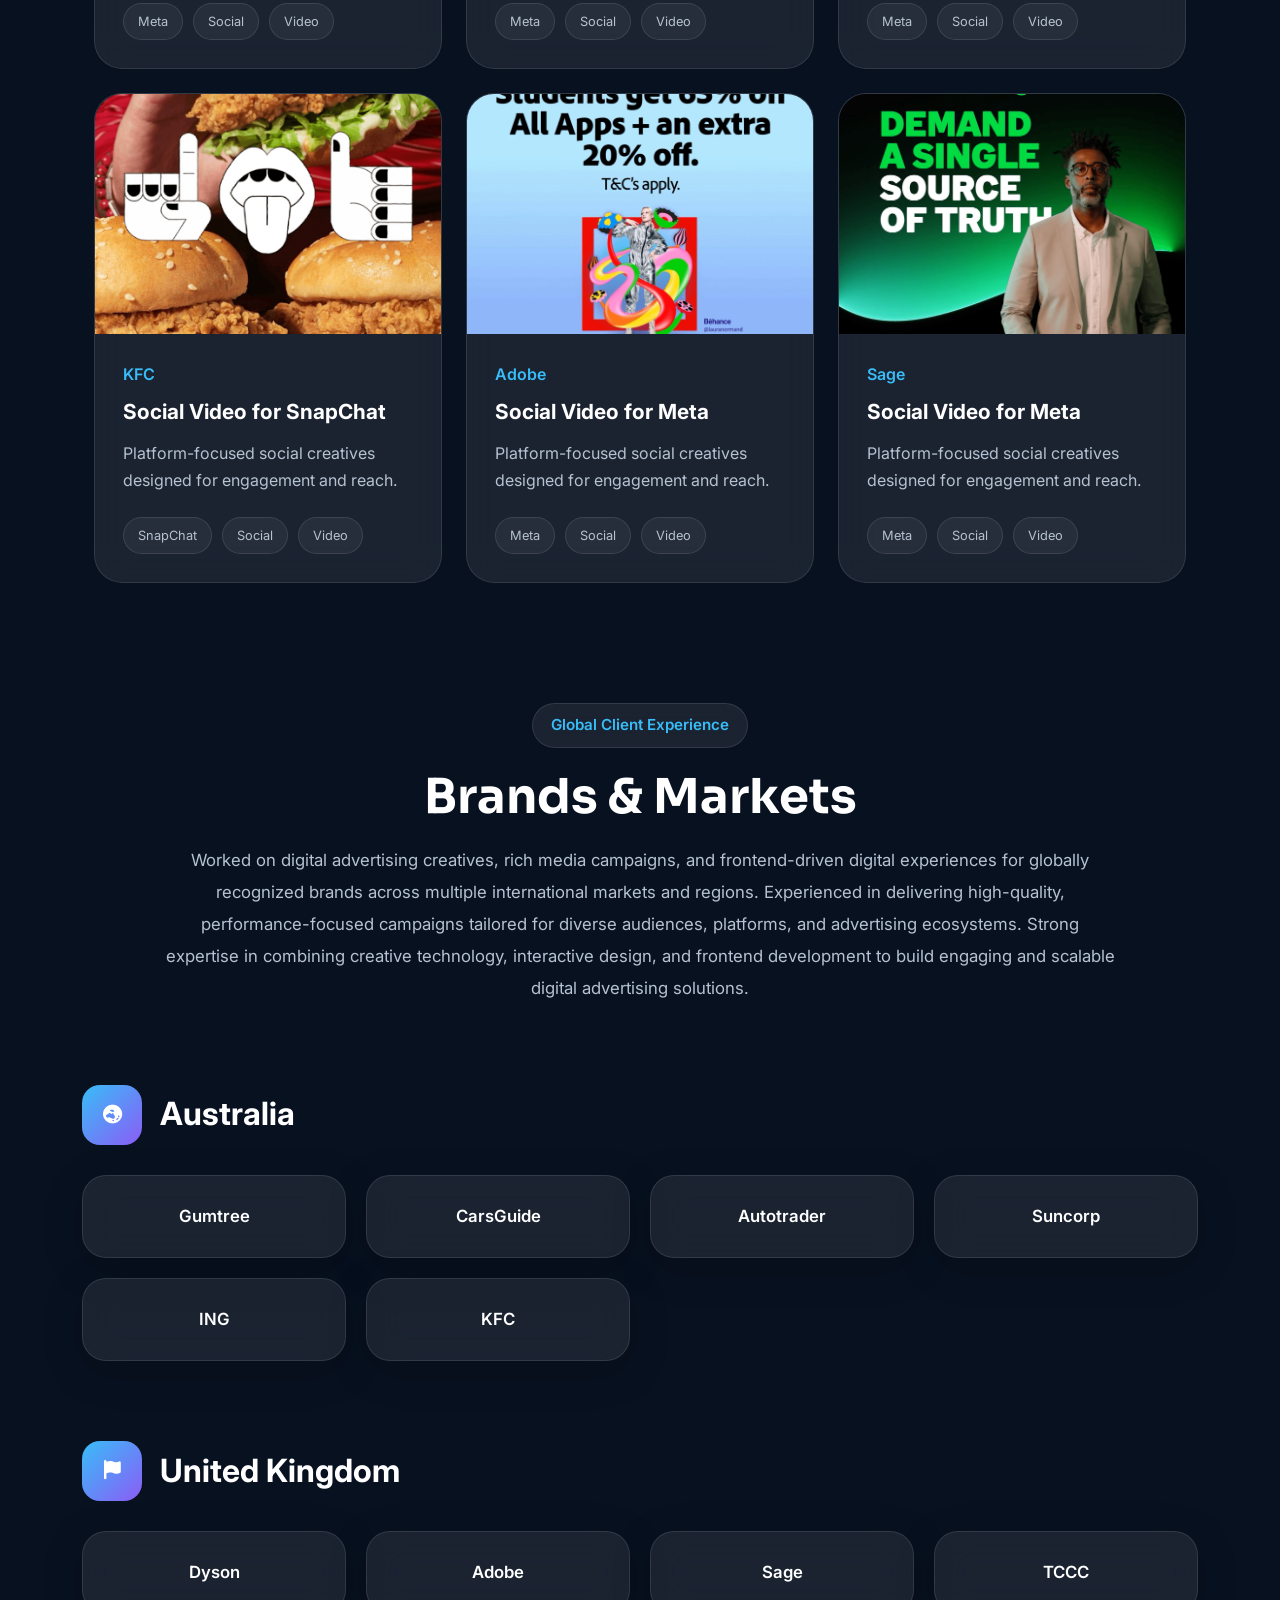
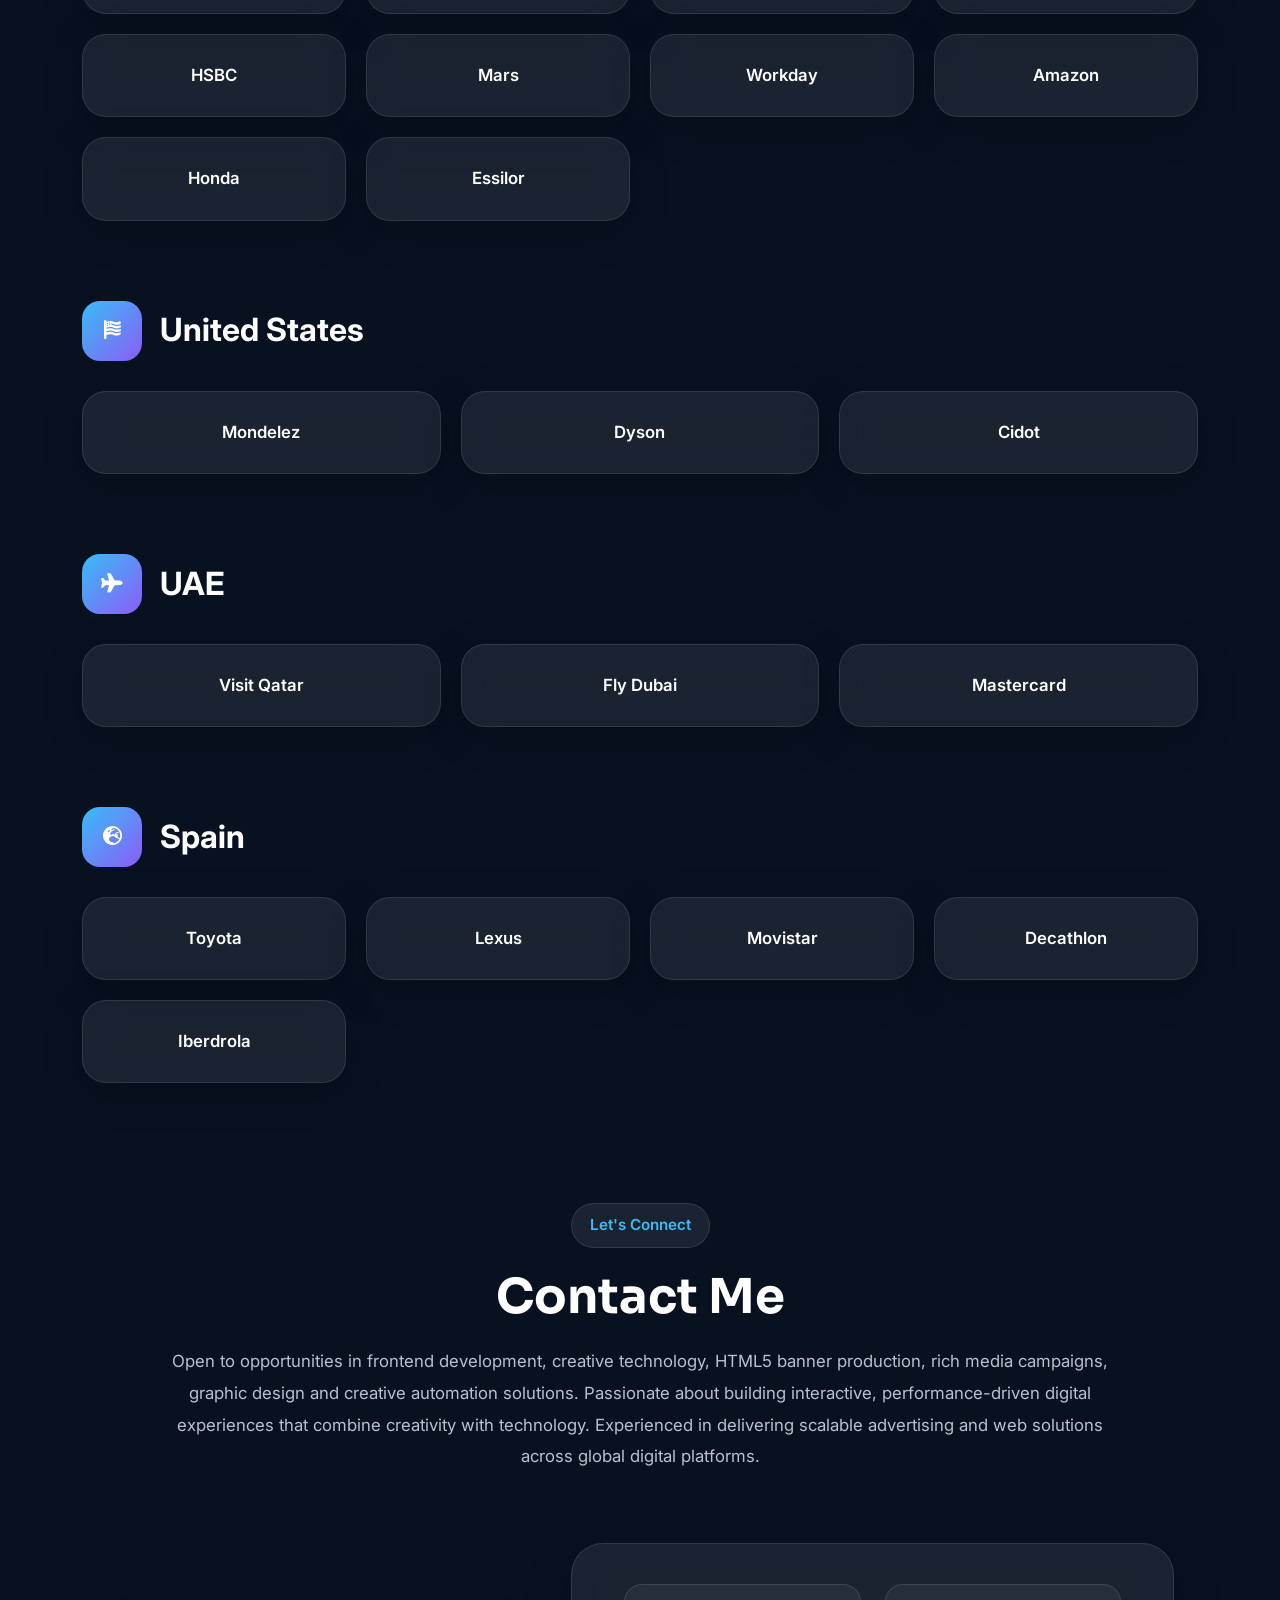
==== commit 381bf100: "Updated the portfolio! Updated the portfolio!" ====
--- a/index.html
+++ b/index.html
@@ -85,7 +85,7 @@
                     <li class="nav-item ms-lg-3">
 
                         <a class="resume-btn"
-                            href="resume/Kavin_HTML5_Creative_Developer.pdf"
+                            href="resume/Kavin_HTML5_Banner_Developer_Designer.pdf"
                             target="_blank">
 
                             <i class="fa-solid fa-file-arrow-down"></i>
@@ -155,12 +155,12 @@
 
                         <div class="hero-buttons">
 
-                            <a href="#" class="primary-btn">
+                            <a href="#works" class="primary-btn">
                                 <i class="fa-solid fa-briefcase"></i>
                                 View My Works
                             </a>
 
-                            <a href="resume/Kavin_HTML5_Creative_Developer.pdf" target="_blank" class="secondary-btn">
+                            <a href="resume/Kavin_HTML5_Banner_Developer_Designer.pdf" target="_blank" class="secondary-btn">
                                 <i class="fa-solid fa-file-arrow-down"></i>
                                 Download Resume
                             </a>
@@ -1089,7 +1089,7 @@
                         <div class="work-content">
 
                             <span class="work-brand">
-                                Powerade
+                                Powerade (TCCC)
                             </span>
 
                             <h4>
@@ -1301,6 +1301,154 @@
                                 <span>HTML5</span>
                                 <span>GSAP</span>
                                 <span>Google Ad Manager</span>
+
+                            </div>
+
+                        </div>
+
+                    </div>
+
+                </div>
+
+                <div class="col-lg-4 col-md-6">
+
+                    <div class="work-card">
+
+                        <div class="work-thumbnail">
+
+                            <img src="assets/images/works/html5/work-7.png" alt="">
+
+                            <div class="work-overlay">
+
+                                <button class="work-btn html5-preview-btn"
+                                    data-preview="https://www.hoxton.co/clients/5e736ca0a83eef0007053fc5/master-templates/69a6d6c6e1d776e096a2bb91-1773328390/index.html?domain=www.hoxton.co">
+
+                                    Live Preview
+
+                                </button>
+
+                            </div>
+
+                        </div>
+
+                        <div class="work-content">
+
+                            <span class="work-brand">
+                                HSBC
+                            </span>
+
+                            <h4>
+                                HTML5 Animated Banner
+                            </h4>
+
+                            <p>
+                                Standard HTML5 Animated banner with rich animation.
+                            </p>
+
+                            <div class="work-tags">
+
+                                <span>HTML5</span>
+                                <span>GSAP</span>
+                                <span>CM360</span>
+
+                            </div>
+
+                        </div>
+
+                    </div>
+
+                </div>
+
+                <div class="col-lg-4 col-md-6">
+
+                    <div class="work-card">
+
+                        <div class="work-thumbnail">
+
+                            <img src="assets/images/works/html5/work-8.png" alt="">
+
+                            <div class="work-overlay powerads300x250">
+
+                                <button class="work-btn html5-preview-btn"
+                                    data-preview="https://www.hoxton.co/clients/682b1511a772f400080d3cec/master-templates/68504670c5d81e82511bb57d-1750252839/index.html?domain=www.hoxton.co">
+
+                                    Live Preview
+
+                                </button>
+
+                            </div>
+
+                        </div>
+
+                        <div class="work-content">
+
+                            <span class="work-brand">
+                                Mastercard
+                            </span>
+
+                            <h4>
+                                HTML5 Animated Banner
+                            </h4>
+
+                            <p>
+                                Standard HTML5 Animated banner with rich animation.
+                            </p>
+
+                            <div class="work-tags">
+
+                                <span>HTML5</span>
+                                <span>GSAP</span>
+                                <span>CM360</span>
+
+                            </div>
+
+                        </div>
+
+                    </div>
+
+                </div>
+
+
+                <div class="col-lg-4 col-md-6">
+
+                    <div class="work-card">
+
+                        <div class="work-thumbnail">
+
+                            <img src="assets/images/works/html5/work-9.png" alt="">
+
+                            <div class="work-overlay">
+
+                                <button class="work-btn html5-preview-btn"
+                                    data-preview="https://www.hoxton.co/clients/69ea634d95bbbe67cfb8606d/master-templates/69eb6ebd983a8b4b8901496c-1777886575/index.html?domain=www.hoxton.co">
+
+                                    Live Preview
+
+                                </button>
+
+                            </div>
+
+                        </div>
+
+                        <div class="work-content">
+
+                            <span class="work-brand">
+                                Milka
+                            </span>
+
+                            <h4>
+                                HTML5 Animated Banner
+                            </h4>
+
+                            <p>
+                                Standard HTML5 Animated banner with rich animation.
+                            </p>
+
+                            <div class="work-tags">
+
+                                <span>HTML5</span>
+                                <span>GSAP</span>
+                                <span>CM360</span>
 
                             </div>
 
@@ -1777,7 +1925,7 @@
                                 <span>Photoshop</span>
                                 <span>Social</span>
                                 <span>Static</span>
-                                <span>Meta</span>
+                                <span>LinkedIn</span>
 
                             </div>
 
@@ -1812,7 +1960,7 @@
                         <div class="work-content">
 
                             <span class="work-brand">
-                                Sprite
+                                Sprite (TCCC)
                             </span>
 
                             <h4>
@@ -1991,6 +2139,161 @@
 
                 </div>
 
+                <div class="col-lg-4 col-md-6">
+
+                    <div class="work-card">
+
+                        <div class="work-thumbnail">
+
+                            <img src="assets/images/works/static/work-7.jpg" alt="">
+
+                            <div class="work-overlay">
+
+                                <button class="work-btn image-preview-btn"
+                                    data-image="assets/images/works/static/work-7.jpg"
+                                    data-title="Summer Campaign">
+
+                                    View Banner
+
+                                </button>
+
+                            </div>
+
+                        </div>
+
+                        <div class="work-content">
+
+                            <span class="work-brand">
+                                Essilor
+                            </span>
+
+                            <h4>
+                                Social Static banner built with Photoshop for Meta.
+                            </h4>
+
+                            <p>
+                                Static banner campaign optimized for Meta.
+                            </p>
+
+                            <div class="work-tags">
+
+                                <span>Photoshop</span>
+                                <span>Social</span>
+                                <span>Static</span>
+                                <span>Meta</span>
+
+                            </div>
+
+                        </div>
+
+                    </div>
+
+                </div>
+
+
+                <div class="col-lg-4 col-md-6">
+
+                    <div class="work-card">
+
+                        <div class="work-thumbnail">
+
+                            <img src="assets/images/works/static/work-8.jpg" alt="">
+
+                            <div class="work-overlay">
+
+                                <button class="work-btn image-preview-btn"
+                                    data-image="assets/images/works/static/work-8.jpg"
+                                    data-title="Summer Campaign">
+
+                                    View Banner
+
+                                </button>
+
+                            </div>
+
+                        </div>
+
+                        <div class="work-content">
+
+                            <span class="work-brand">
+                                Mars Petcare
+                            </span>
+
+                            <h4>
+                                Social Static banner built with Photoshop for Meta.
+                            </h4>
+
+                            <p>
+                                Static banner campaign optimized for Meta.
+                            </p>
+
+                            <div class="work-tags">
+
+                                <span>Photoshop</span>
+                                <span>Social</span>
+                                <span>Static</span>
+                                <span>Meta</span>
+
+                            </div>
+
+                        </div>
+
+                    </div>
+
+                </div>
+
+
+                <div class="col-lg-4 col-md-6">
+
+                    <div class="work-card">
+
+                        <div class="work-thumbnail">
+
+                            <img src="assets/images/works/static/work-9.jpg" alt="">
+
+                            <div class="work-overlay">
+
+                                <button class="work-btn image-preview-btn"
+                                    data-image="assets/images/works/static/work-9.jpg"
+                                    data-title="Summer Campaign">
+
+                                    View Banner
+
+                                </button>
+
+                            </div>
+
+                        </div>
+
+                        <div class="work-content">
+
+                            <span class="work-brand">
+                                Australian Government
+                            </span>
+
+                            <h4>
+                                Social Static banner built with Photoshop for Meta.
+                            </h4>
+
+                            <p>
+                                Static banner campaign optimized for Meta.
+                            </p>
+
+                            <div class="work-tags">
+
+                                <span>Photoshop</span>
+                                <span>Social</span>
+                                <span>Static</span>
+                                <span>Meta</span>
+
+                            </div>
+
+                        </div>
+
+                    </div>
+
+                </div>
+
             </div>
 
         </div>
@@ -2152,6 +2455,162 @@
 
                             <span class="work-brand">
                                 ING
+                            </span>
+
+                            <h4>
+                                Social Video for Meta
+                            </h4>
+
+                            <p>
+                                Platform-focused social creatives designed
+                                for engagement and reach.
+                            </p>
+
+                            <div class="work-tags">
+
+                                <span>Meta</span>
+                                <span>Social</span>
+                                <span>Video</span>
+
+                            </div>
+
+                        </div>
+
+                    </div>
+
+                </div>
+
+
+                <div class="col-lg-4 col-md-6">
+
+                    <div class="work-card">
+
+                        <div class="work-thumbnail">
+
+                            <img src="assets/videos/social/work-4.png" alt="">
+
+                            <div class="work-overlay">
+
+                            <button class="work-btn video-preview-btn"
+                                data-video="assets/videos/social/work-4.mp4"
+                                data-title="Instagram Campaign">
+
+                                View Creative
+
+                            </button>
+
+                        </div>
+
+                        </div>
+
+                        <div class="work-content">
+
+                            <span class="work-brand">
+                                KFC
+                            </span>
+
+                            <h4>
+                                Social Video for SnapChat
+                            </h4>
+
+                            <p>
+                                Platform-focused social creatives designed
+                                for engagement and reach.
+                            </p>
+
+                            <div class="work-tags">
+
+                                <span>SnapChat</span>
+                                <span>Social</span>
+                                <span>Video</span>
+
+                            </div>
+
+                        </div>
+
+                    </div>
+
+                </div>
+
+
+                <div class="col-lg-4 col-md-6">
+
+                    <div class="work-card">
+
+                        <div class="work-thumbnail">
+
+                            <img src="assets/videos/social/work-5.png" alt="">
+
+                            <div class="work-overlay">
+
+                            <button class="work-btn video-preview-btn"
+                                data-video="assets/videos/social/work-5.mp4"
+                                data-title="Instagram Campaign">
+
+                                View Creative
+
+                            </button>
+
+                        </div>
+
+                        </div>
+
+                        <div class="work-content">
+
+                            <span class="work-brand">
+                                Adobe
+                            </span>
+
+                            <h4>
+                                Social Video for Meta
+                            </h4>
+
+                            <p>
+                                Platform-focused social creatives designed
+                                for engagement and reach.
+                            </p>
+
+                            <div class="work-tags">
+
+                                <span>Meta</span>
+                                <span>Social</span>
+                                <span>Video</span>
+
+                            </div>
+
+                        </div>
+
+                    </div>
+
+                </div>
+
+
+                <div class="col-lg-4 col-md-6">
+
+                    <div class="work-card">
+
+                        <div class="work-thumbnail">
+
+                            <img src="assets/videos/social/work-6.png" alt="">
+
+                            <div class="work-overlay">
+
+                            <button class="work-btn video-preview-btn"
+                                data-video="assets/videos/social/work-6.mp4"
+                                data-title="Instagram Campaign">
+
+                                View Creative
+
+                            </button>
+
+                        </div>
+
+                        </div>
+
+                        <div class="work-content">
+
+                            <span class="work-brand">
+                                Sage
                             </span>
 
                             <h4>
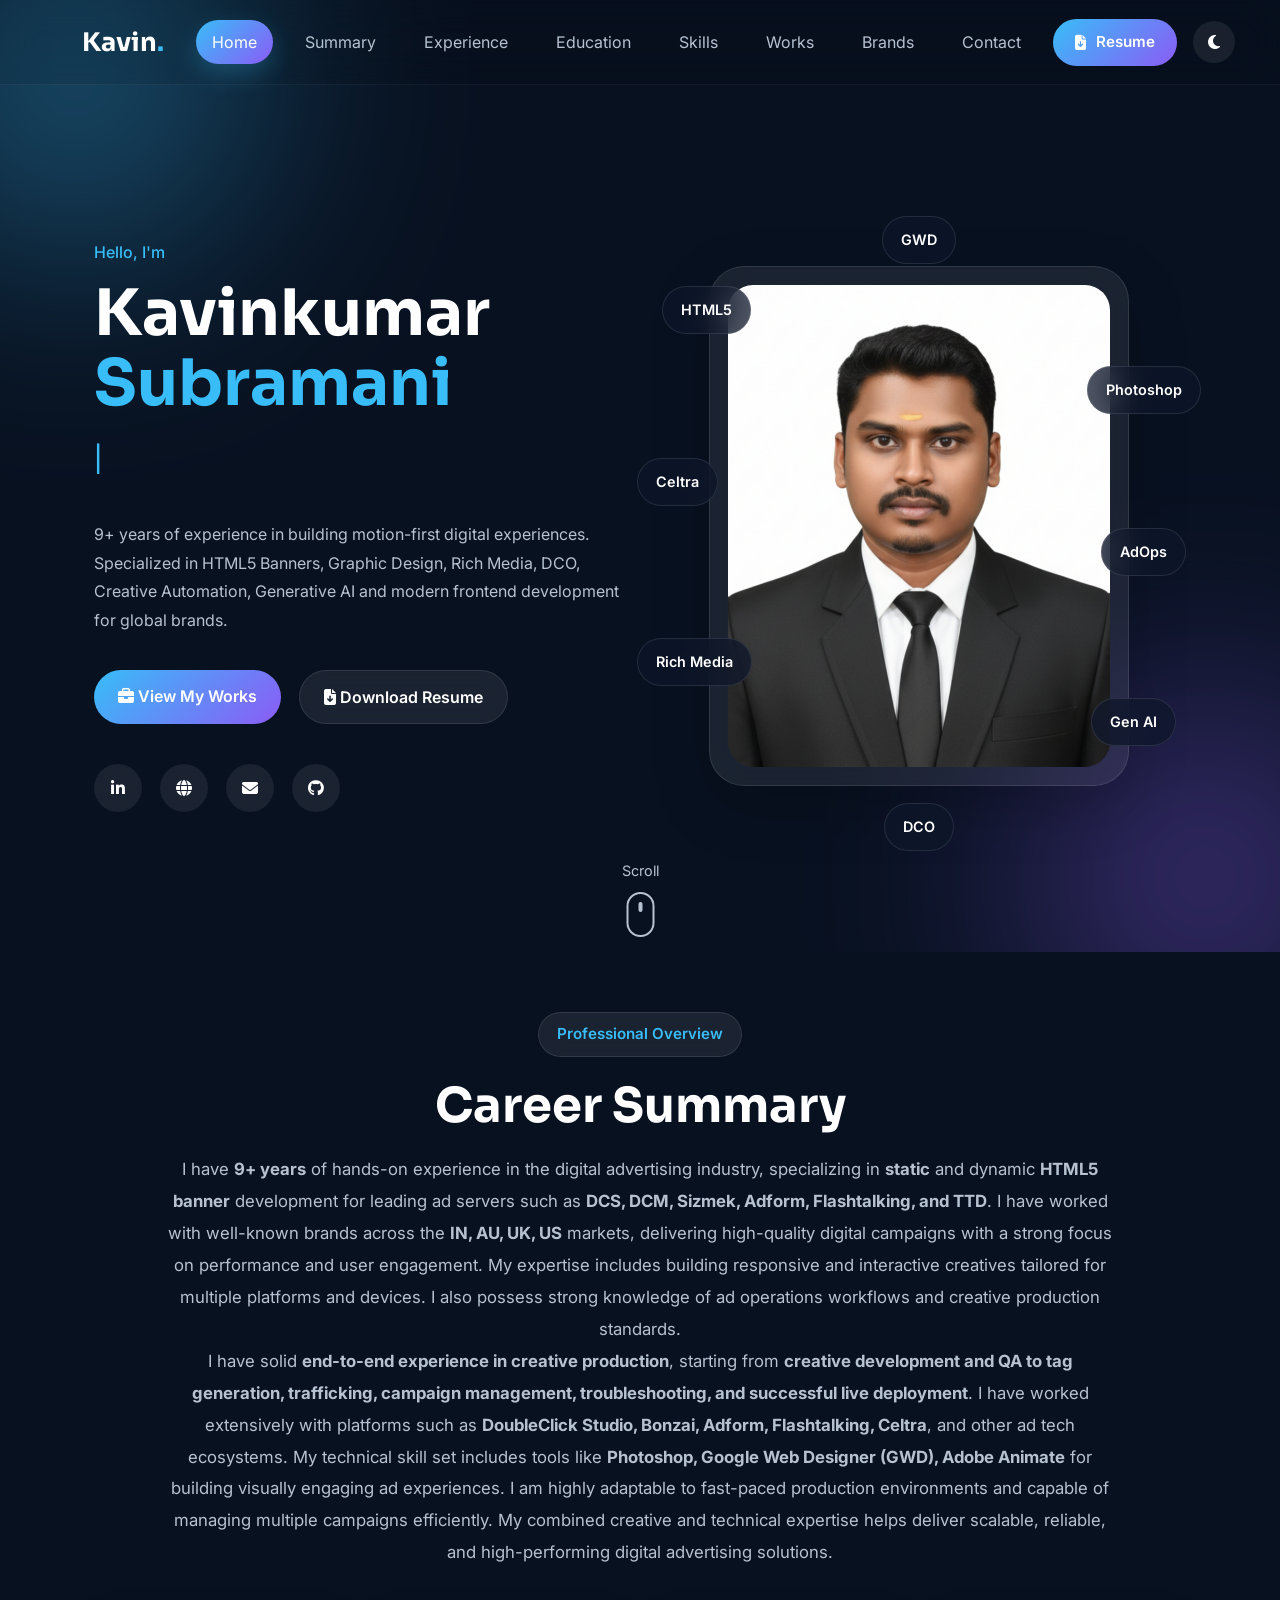
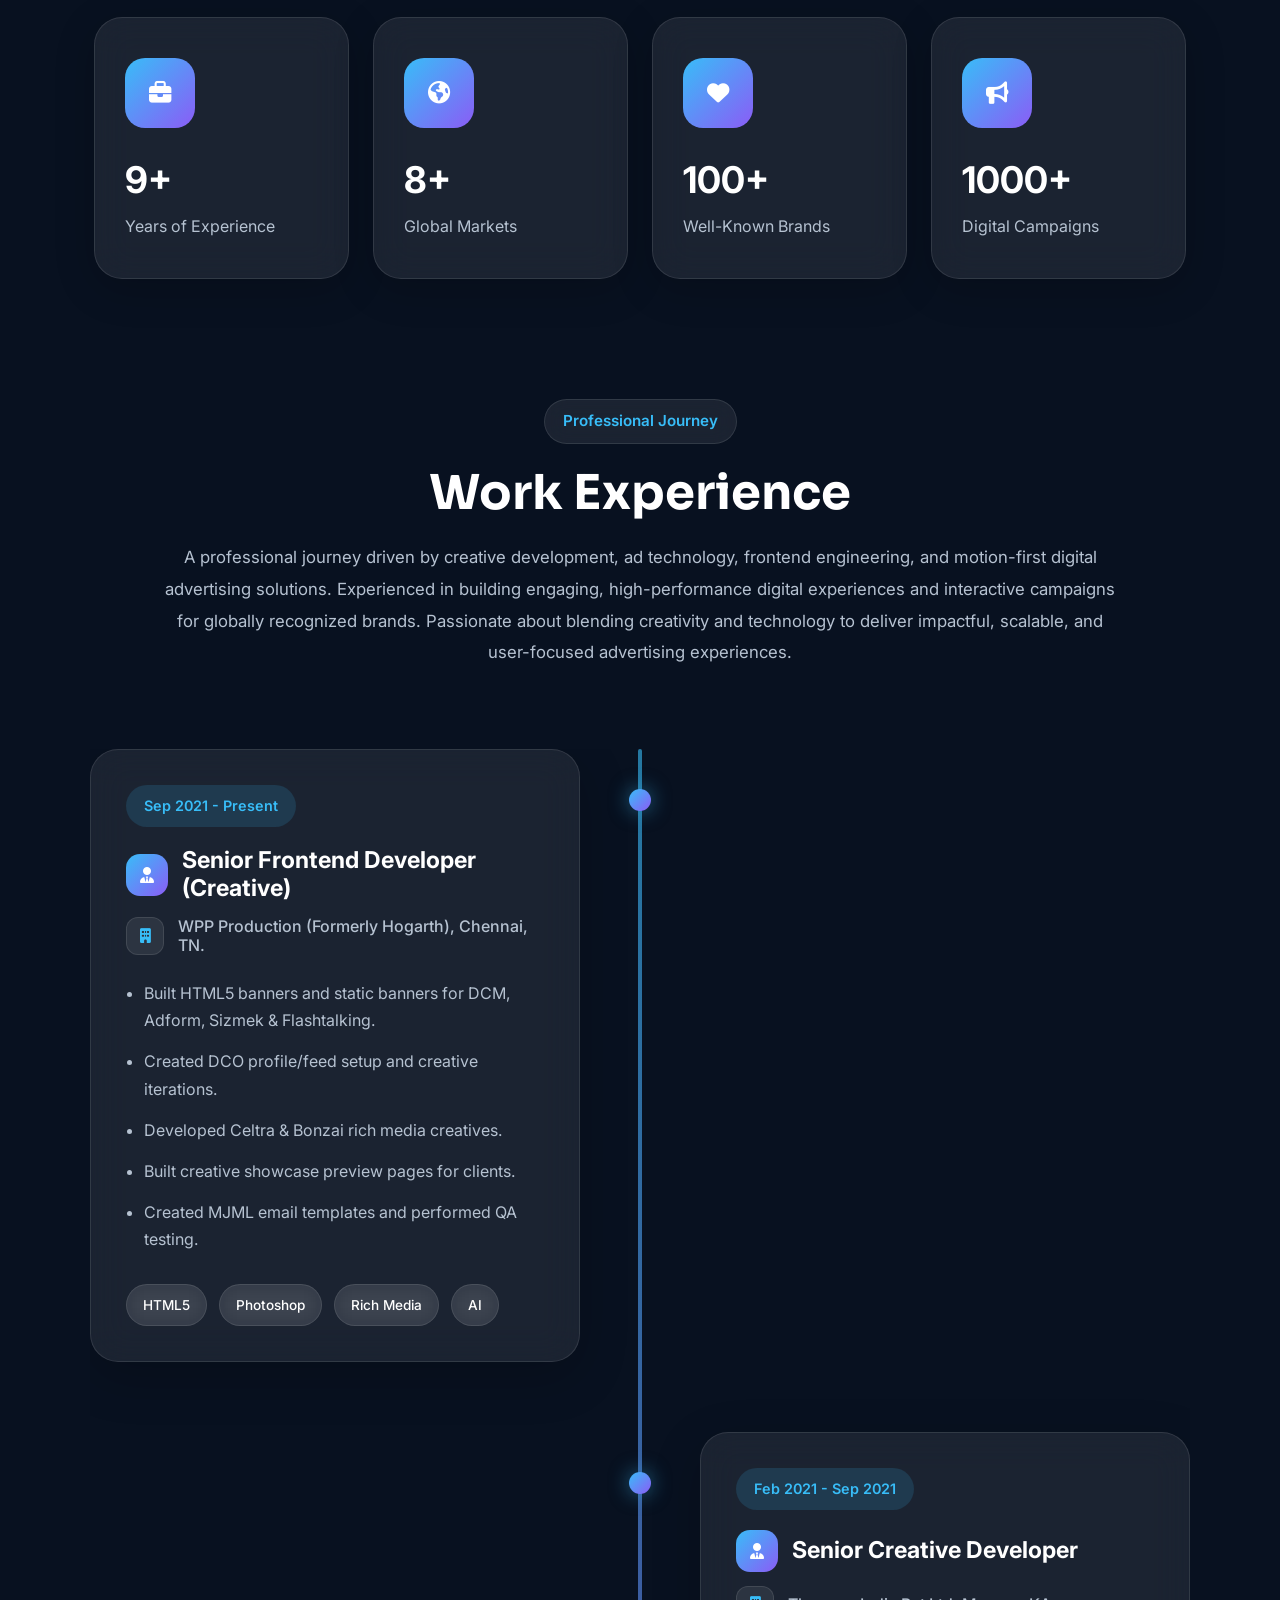
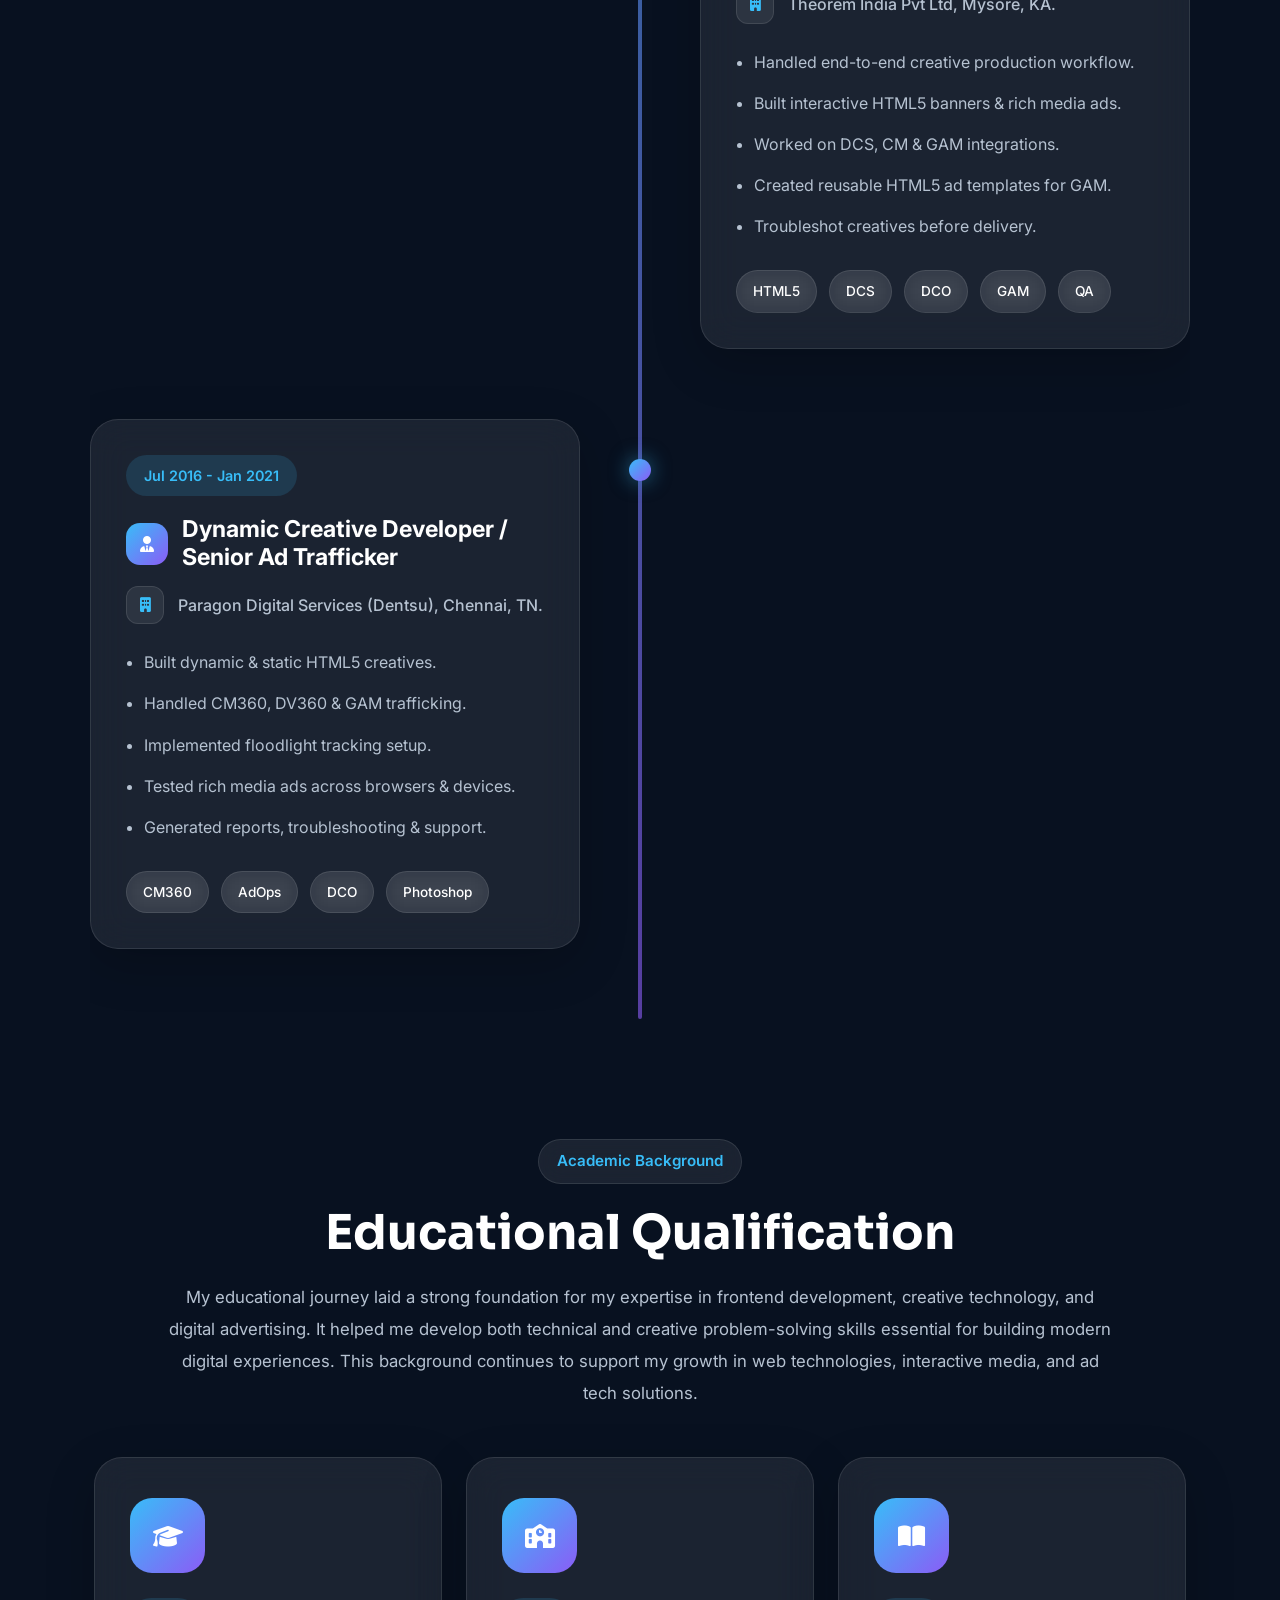
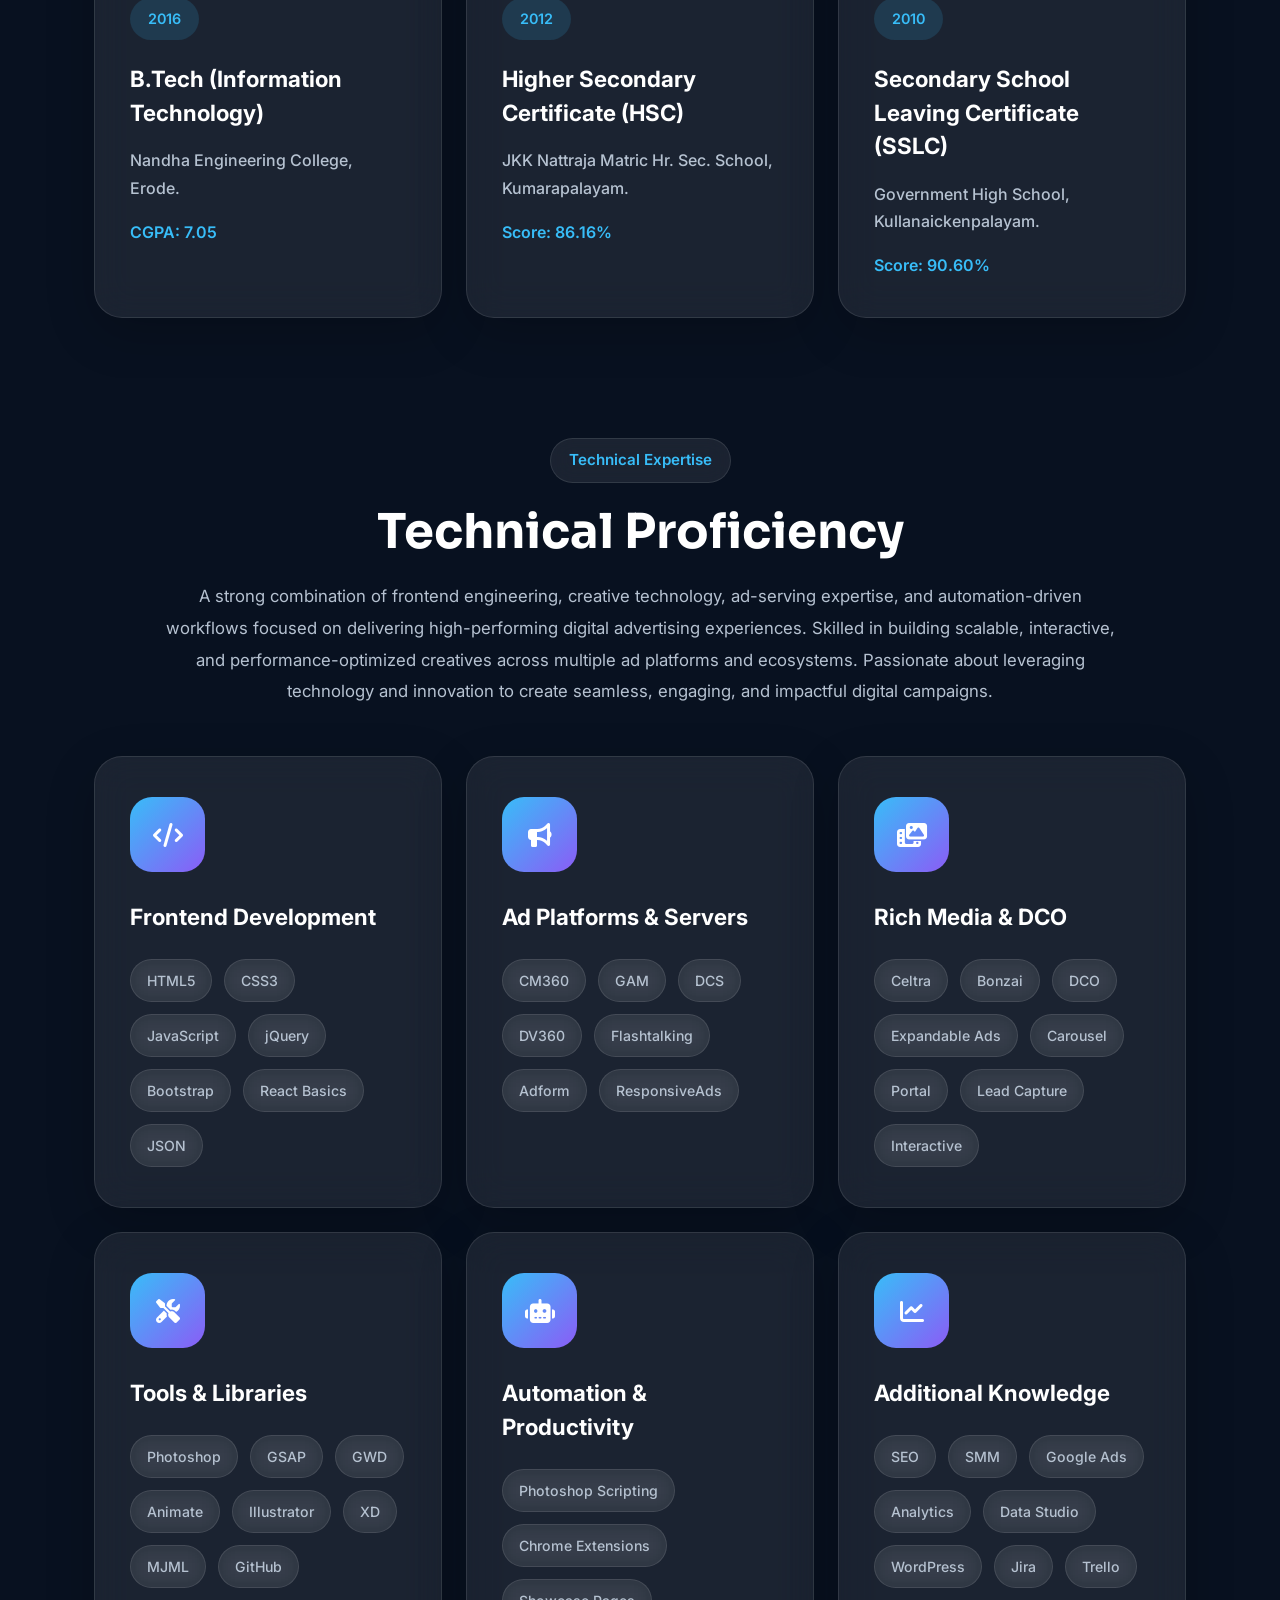
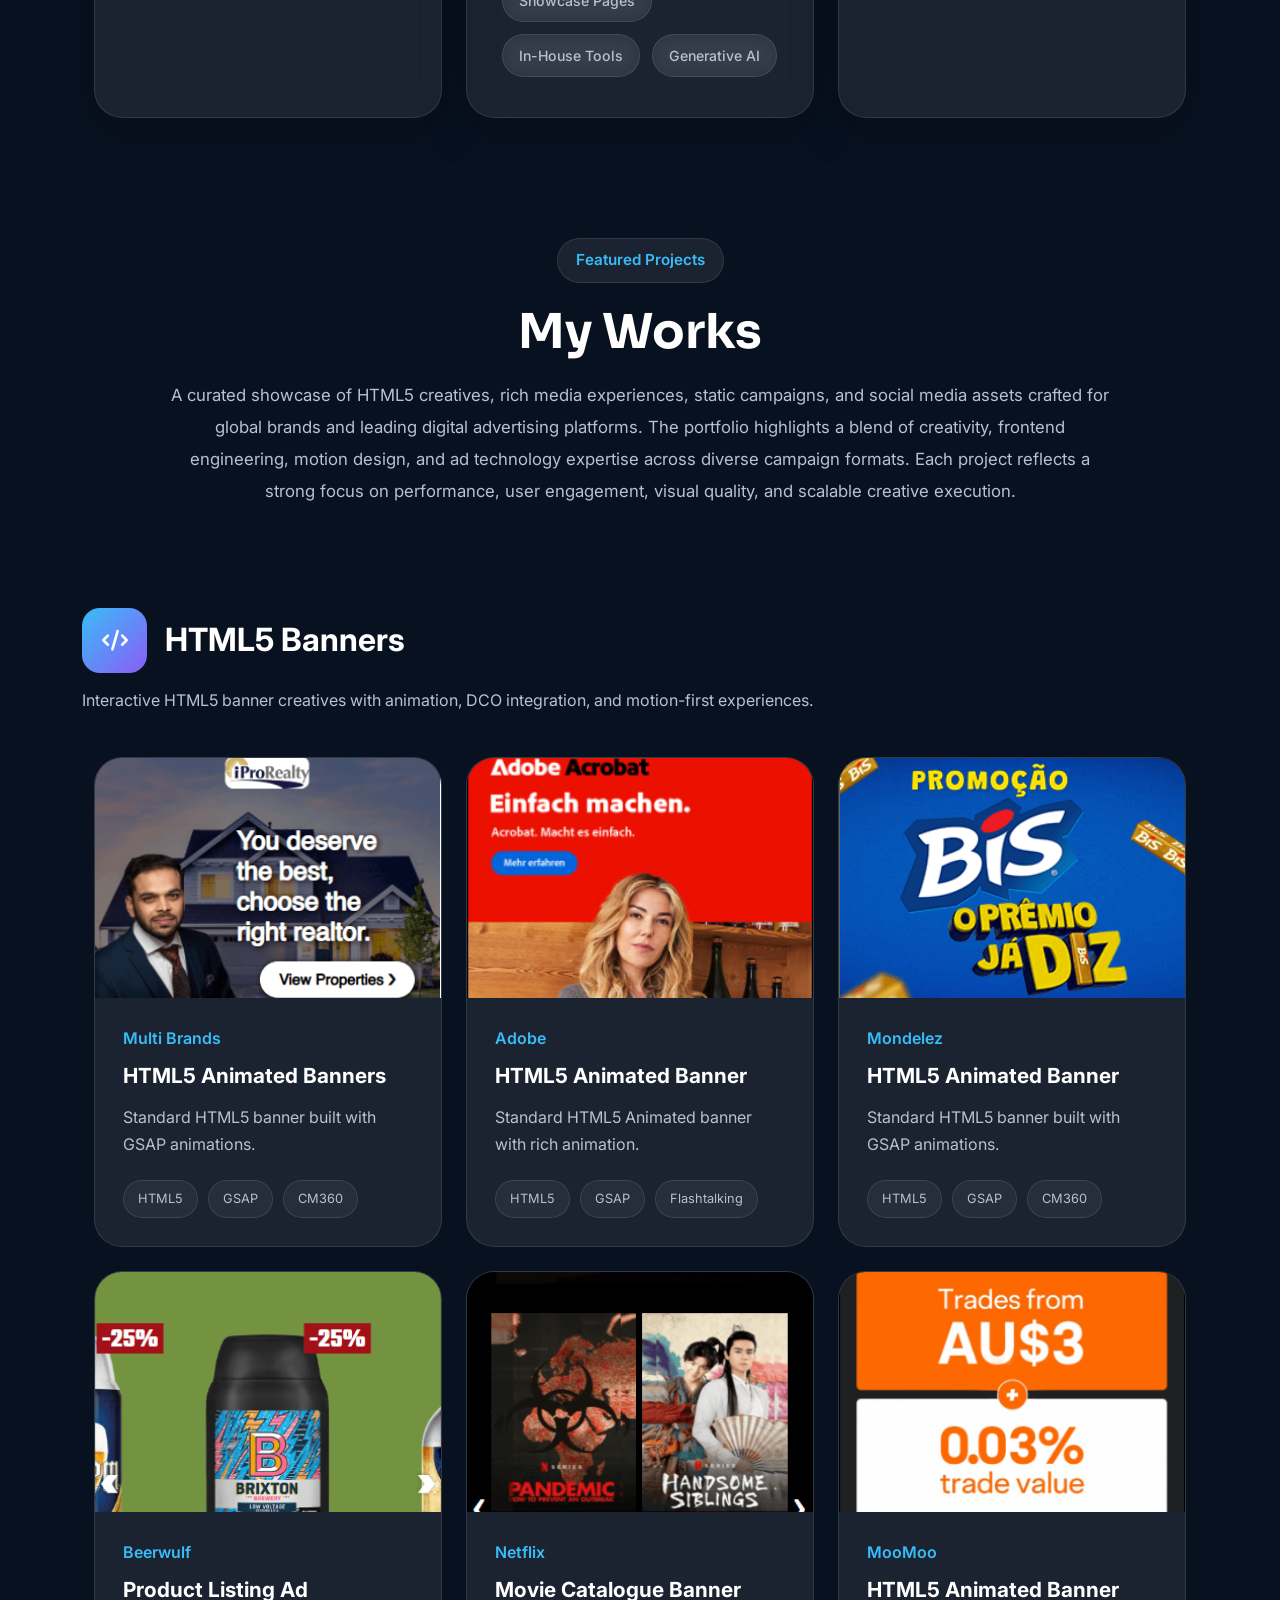
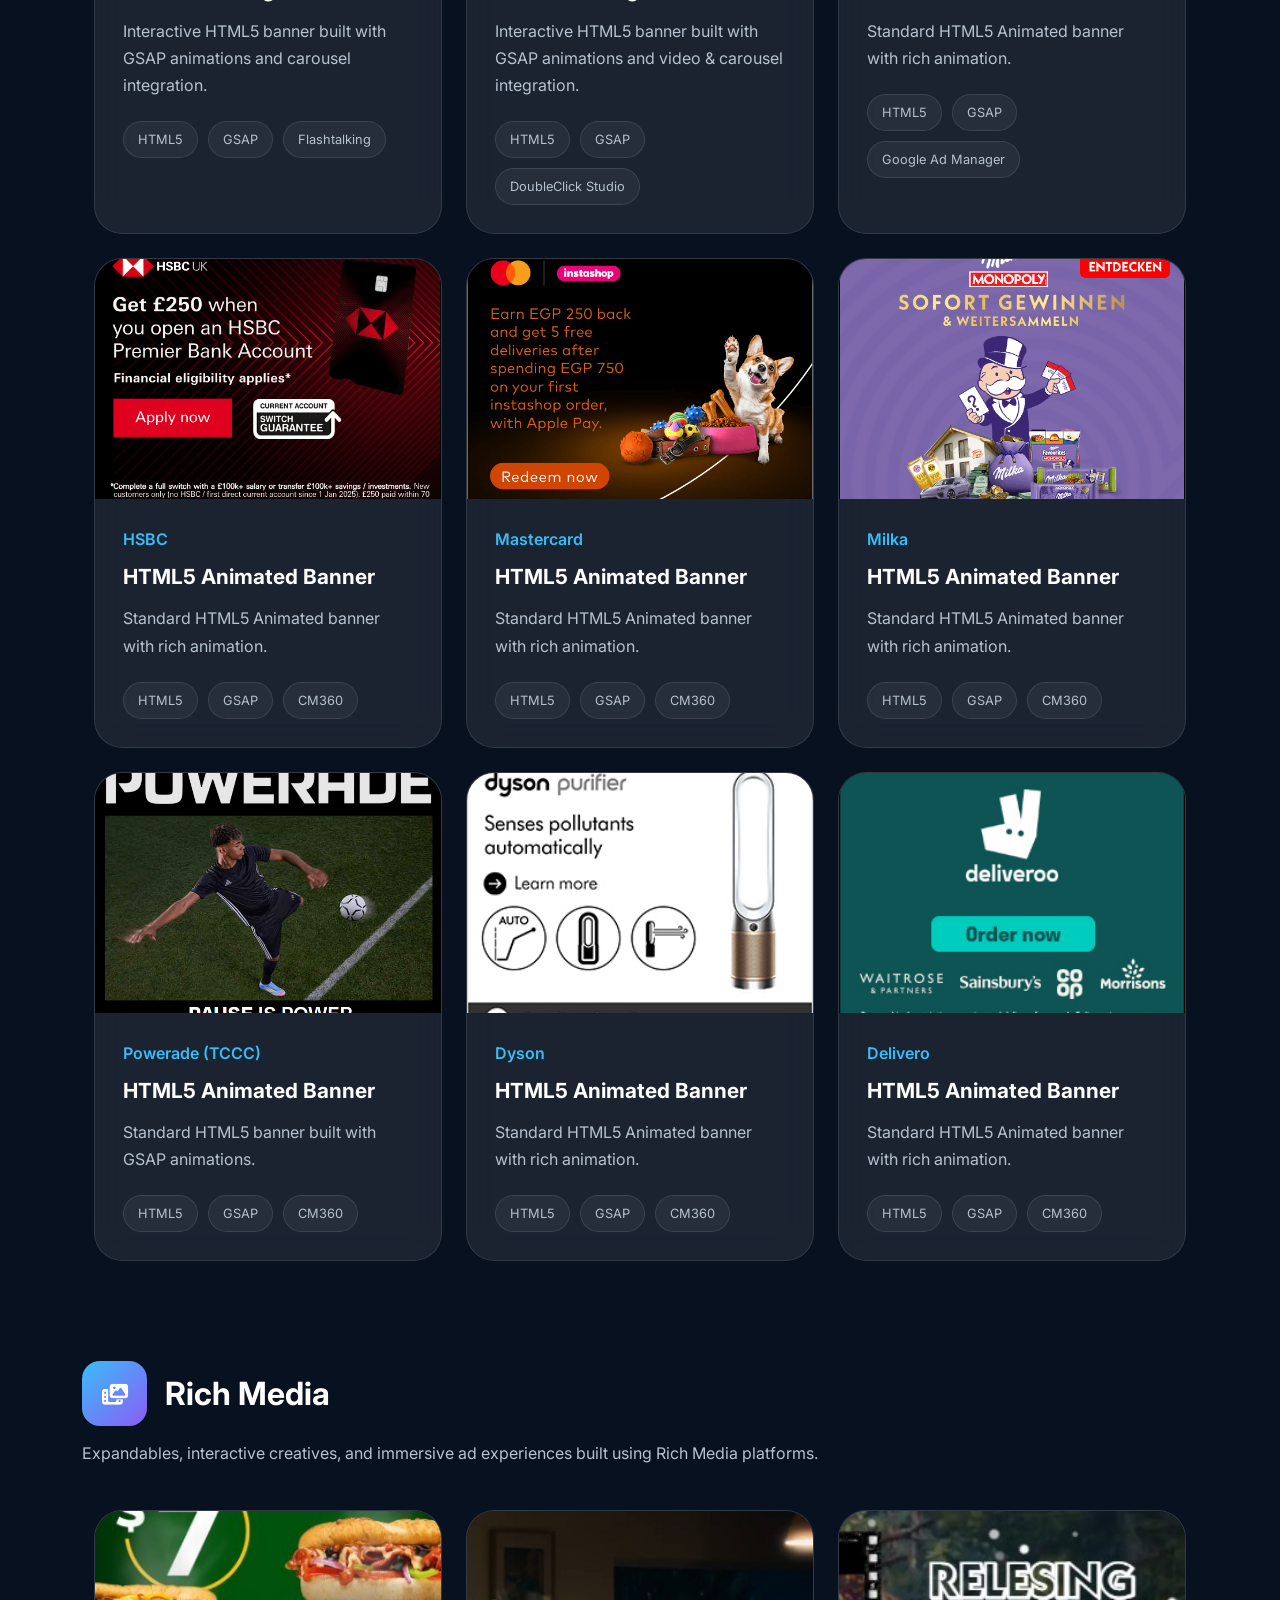
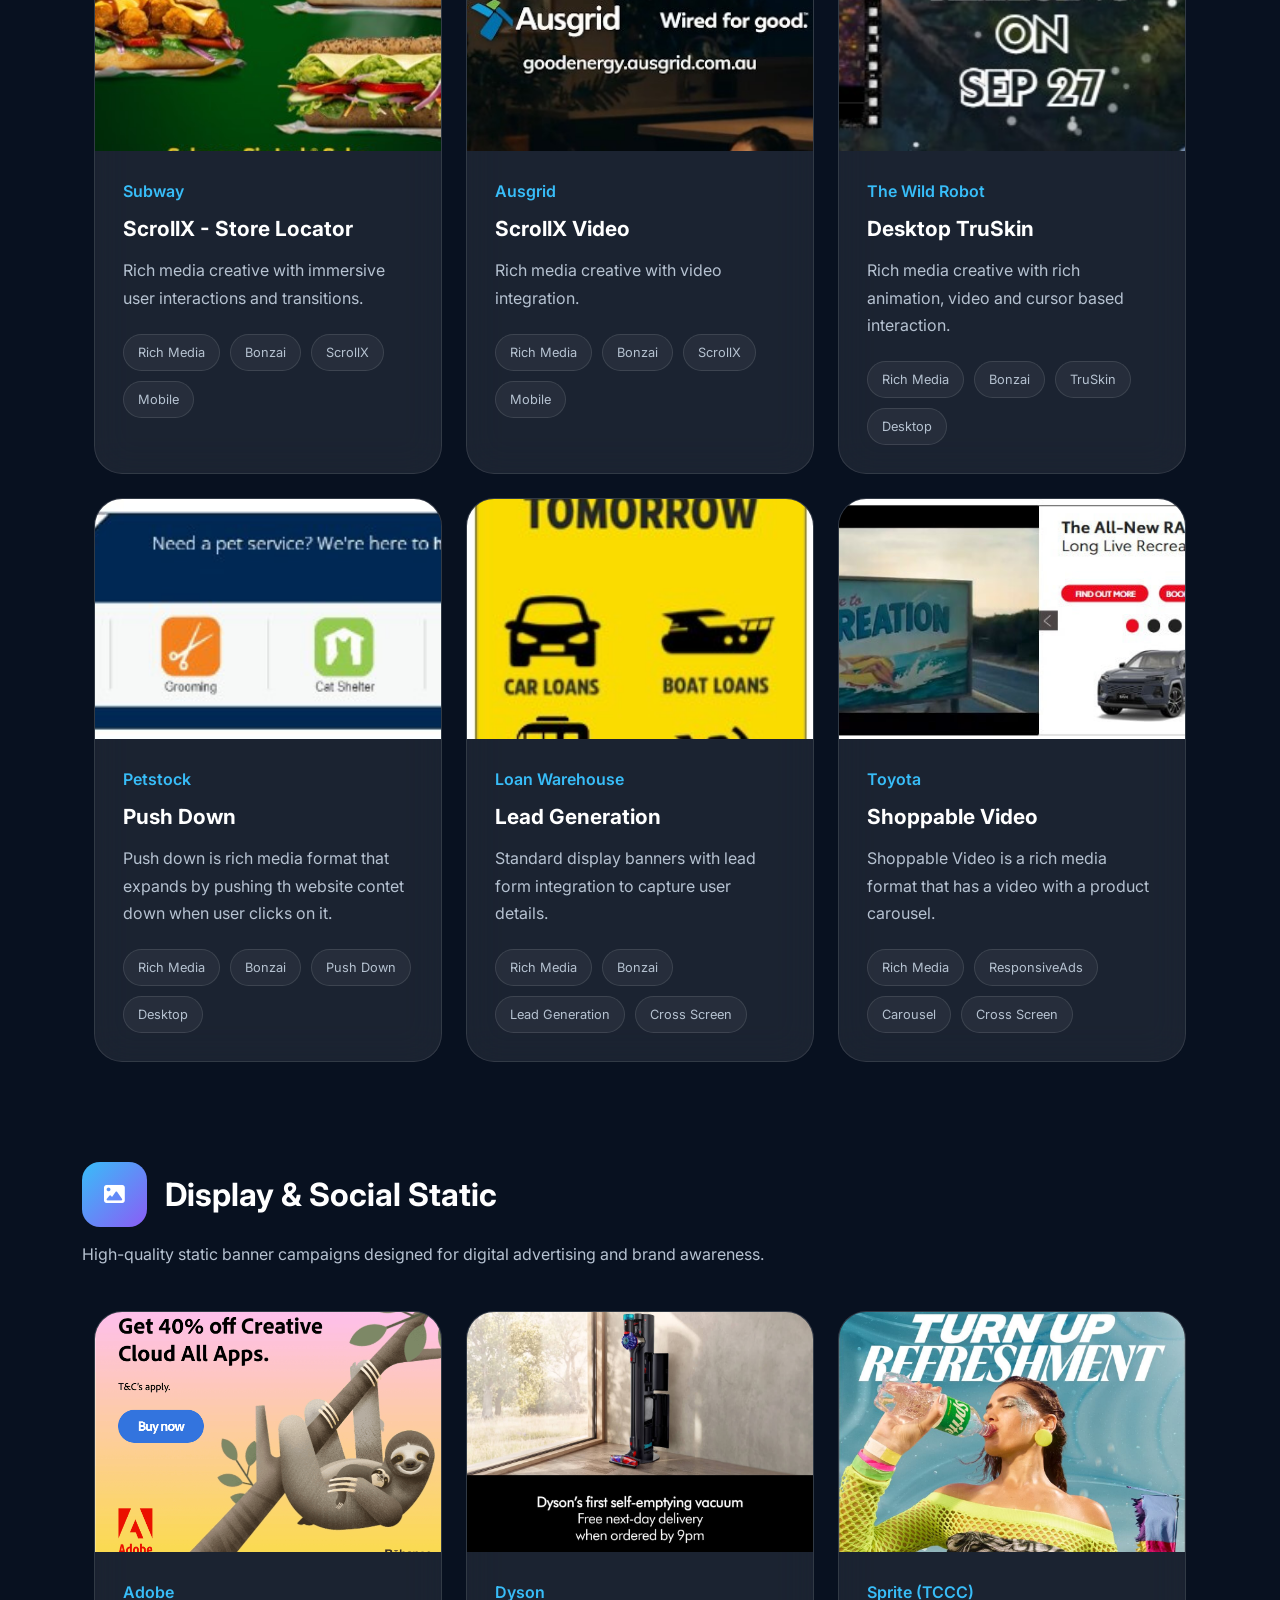
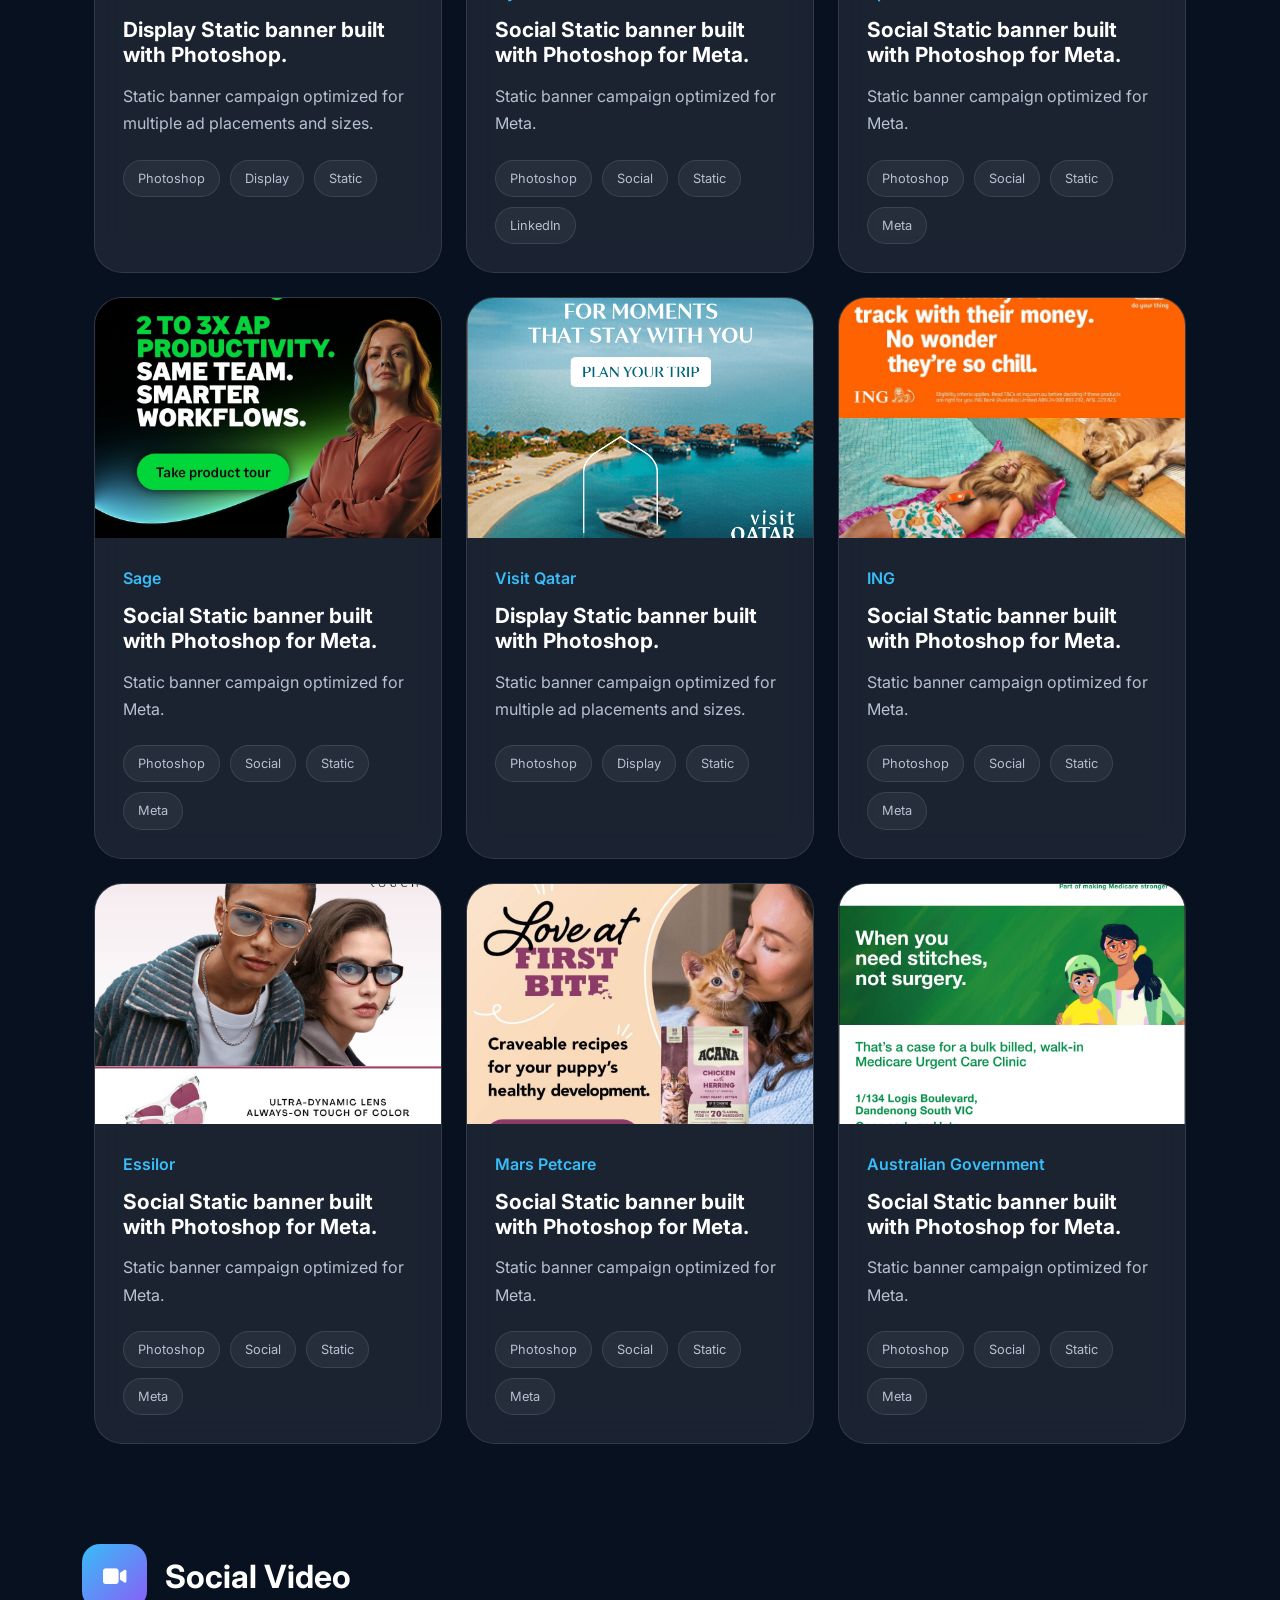
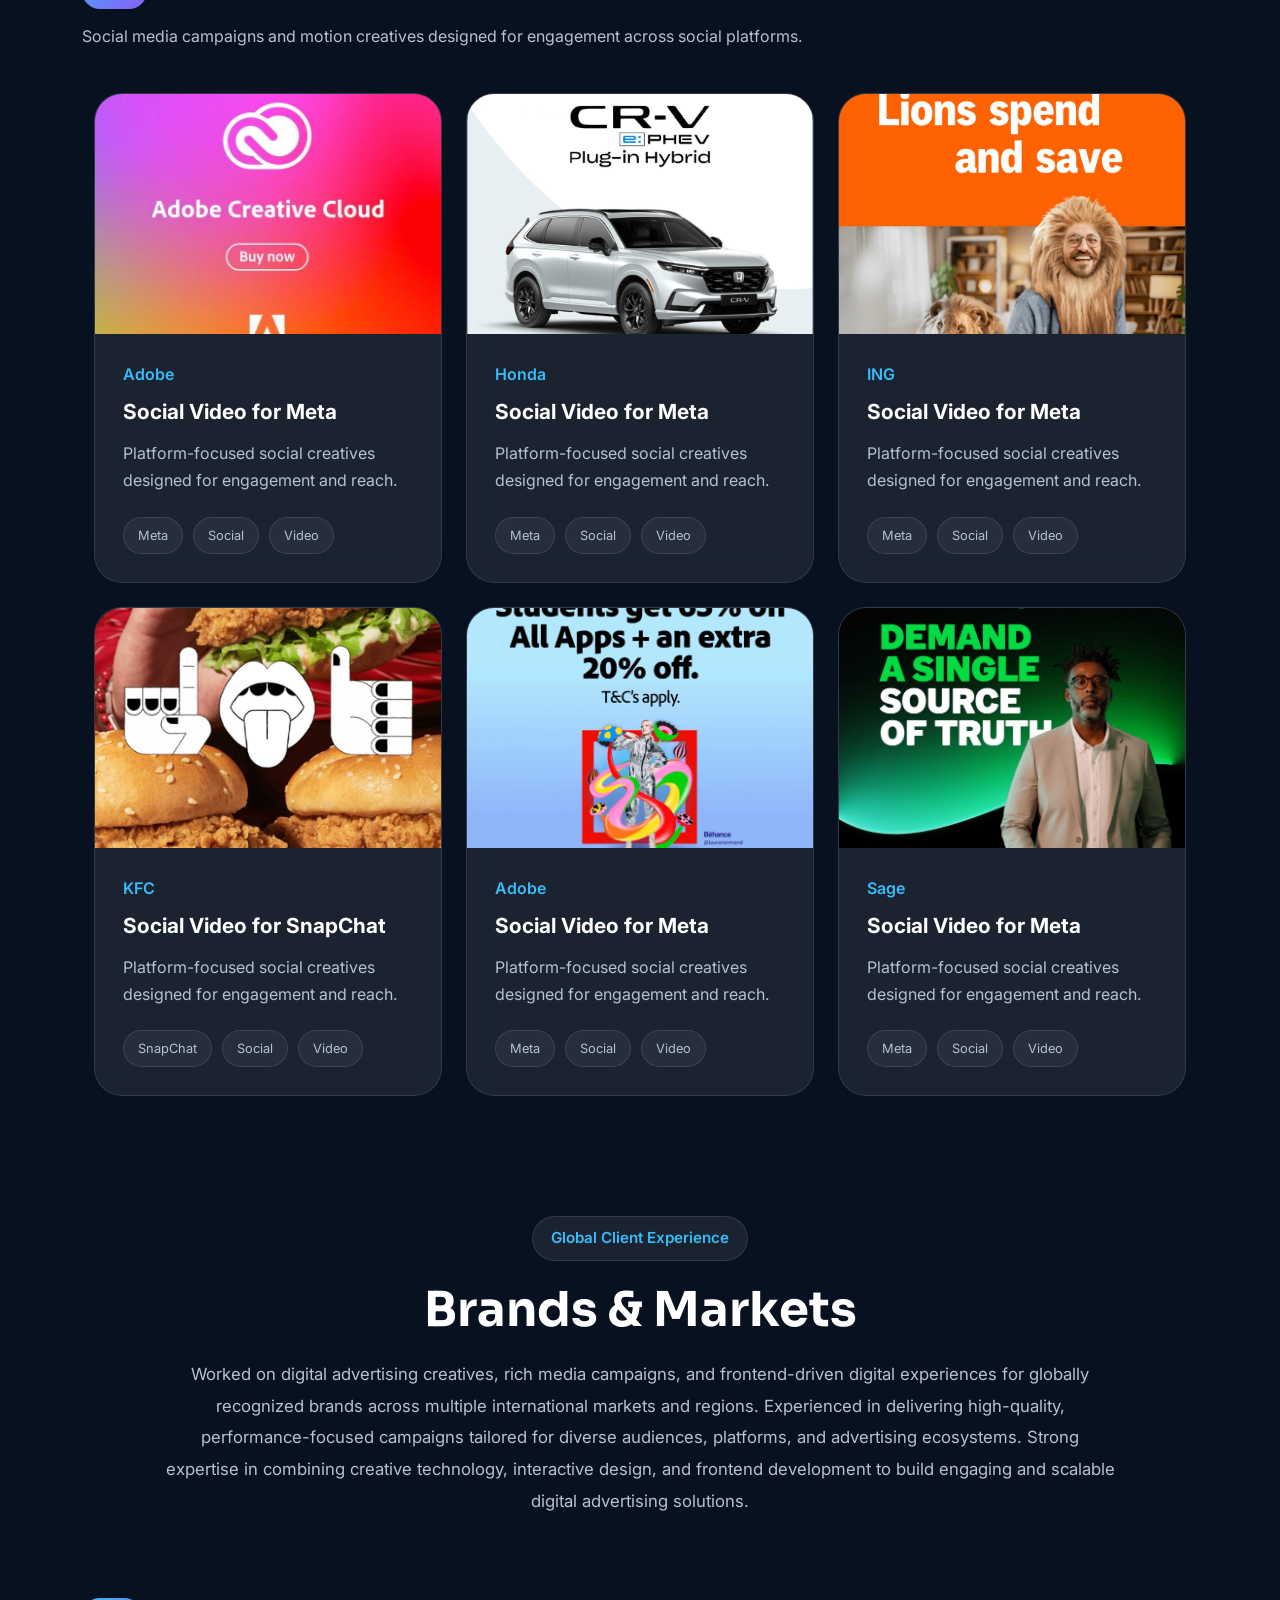
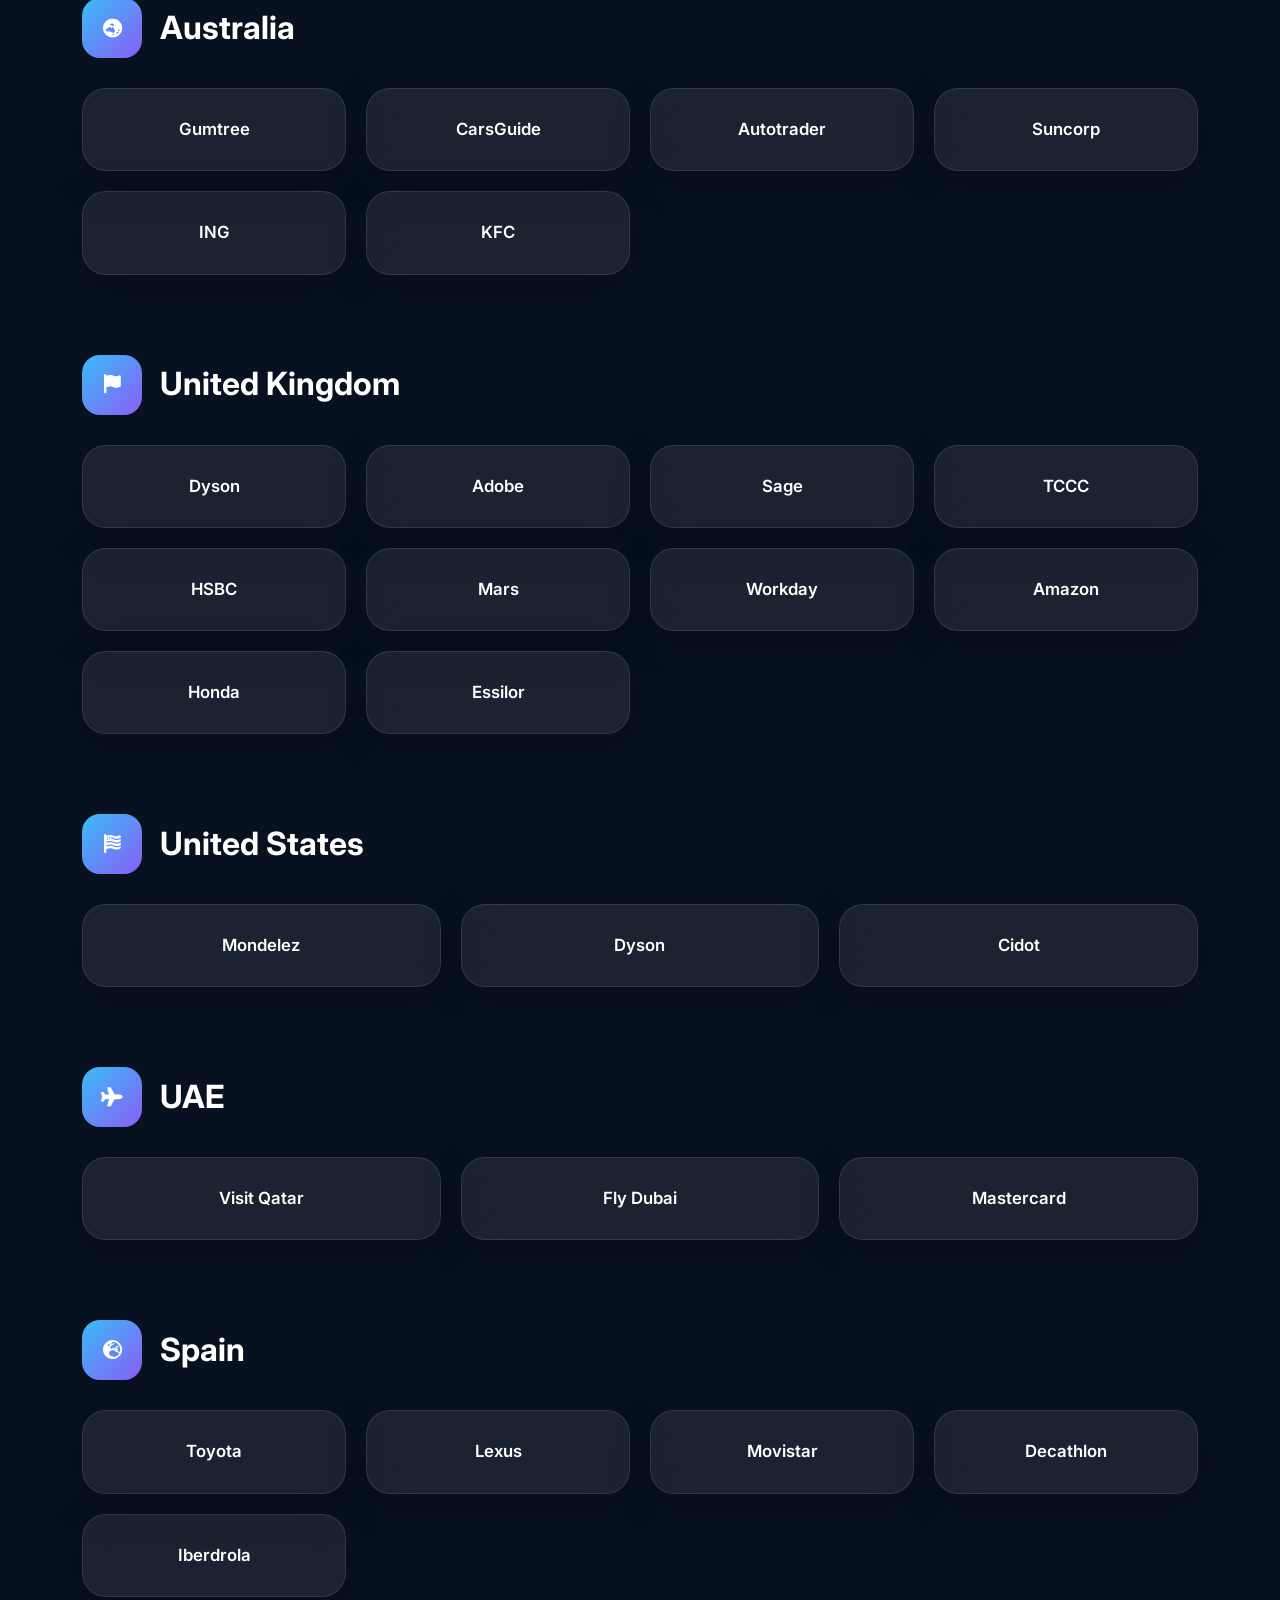
==== commit 2d9ad954: "Updated the portfolio! Updated the portfolio!" ====
--- a/index.html
+++ b/index.html
@@ -1071,7 +1071,400 @@
 
                         <div class="work-thumbnail">
 
-                            <img src="assets/images/works/html5/work-2.png" alt="">
+                            <img src="assets/images/works/html5/work-2.jpg" alt="">
+
+                            <div class="work-overlay">
+
+                                <button class="work-btn html5-preview-btn"
+                                    data-preview="assets/images/works/html5/html5/Adobe/index.html">
+
+                                    Live Preview
+
+                                </button>
+
+                            </div>
+
+                        </div>
+
+                        <div class="work-content">
+
+                            <span class="work-brand">
+                                Adobe
+                            </span>
+
+                            <h4>
+                                HTML5 Animated Banner
+                            </h4>
+
+                            <p>
+                                Standard HTML5 Animated banner with rich animation.
+                            </p>
+
+                            <div class="work-tags">
+
+                                <span>HTML5</span>
+                                <span>GSAP</span>
+                                <span>Flashtalking</span>
+
+                            </div>
+
+                        </div>
+
+                    </div>
+
+                </div>
+
+                <div class="col-lg-4 col-md-6">
+
+                    <div class="work-card">
+
+                        <div class="work-thumbnail">
+
+                            <img src="assets/images/works/html5/work-3.png" alt="">
+
+                            <div class="work-overlay">
+
+                                <button class="work-btn html5-preview-btn"
+                                    data-preview="https://www.hoxton.co/clients/63ef7751bcb2ec00084e3bc7/master-templates/687abb41c018fbea063afb1a-1753205315/index.html?domain=www.hoxton.co">
+
+                                    Live Preview
+
+                                </button>
+
+                            </div>
+
+                        </div>
+
+                        <div class="work-content">
+
+                            <span class="work-brand">
+                                Mondelez
+                            </span>
+
+                            <h4>
+                                HTML5 Animated Banner
+                            </h4>
+
+                            <p>
+                                Standard HTML5 banner built with GSAP animations.
+                            </p>
+
+                            <div class="work-tags">
+
+                                <span>HTML5</span>
+                                <span>GSAP</span>
+                                <span>CM360</span>
+
+                            </div>
+
+                        </div>
+
+                    </div>
+
+                </div>
+
+                <div class="col-lg-4 col-md-6">
+
+                    <div class="work-card">
+
+                        <div class="work-thumbnail">
+
+                            <img src="assets/images/works/html5/work-4.png" alt="">
+
+                            <div class="work-overlay">
+
+                                <button class="work-btn html5-preview-btn"
+                                    data-preview="https://devkawin.github.io/ads-preview/showcase_v2/Carousel/Beerwulf-300x600/index.html">
+
+                                    Live Preview
+
+                                </button>
+
+                            </div>
+
+                        </div>
+
+                        <div class="work-content">
+
+                            <span class="work-brand">
+                                Beerwulf
+                            </span>
+
+                            <h4>
+                                Product Listing Ad
+                            </h4>
+
+                            <p>
+                                Interactive HTML5 banner built with GSAP animations and carousel integration.
+                            </p>
+
+                            <div class="work-tags">
+
+                                <span>HTML5</span>
+                                <span>GSAP</span>
+                                <span>Flashtalking</span>
+
+                            </div>
+
+                        </div>
+
+                    </div>
+
+                </div>
+
+                <div class="col-lg-4 col-md-6">
+
+                    <div class="work-card">
+
+                        <div class="work-thumbnail">
+
+                            <img src="assets/images/works/html5/work-5.png" alt="">
+
+                            <div class="work-overlay">
+
+                                <button class="work-btn html5-preview-btn"
+                                    data-preview="https://devkawin.github.io/ads-preview/showcase_v2/Carousel/Netflix-300x600/index.html">
+
+                                    Live Preview
+
+                                </button>
+
+                            </div>
+
+                        </div>
+
+                        <div class="work-content">
+
+                            <span class="work-brand">
+                                Netflix
+                            </span>
+
+                            <h4>
+                                Movie Catalogue Banner
+                            </h4>
+
+                            <p>
+                                Interactive HTML5 banner built with GSAP animations and video & carousel integration.
+                            </p>
+
+                            <div class="work-tags">
+
+                                <span>HTML5</span>
+                                <span>GSAP</span>
+                                <span>DoubleClick Studio</span>
+
+                            </div>
+
+                        </div>
+
+                    </div>
+
+                </div>
+
+                <div class="col-lg-4 col-md-6">
+
+                    <div class="work-card">
+
+                        <div class="work-thumbnail">
+
+                            <img src="assets/images/works/html5/work-6.png" alt="">
+
+                            <div class="work-overlay">
+
+                                <button class="work-btn html5-preview-btn"
+                                    data-preview="https://devkawin.github.io/ads-preview2/banners/MooMoo/MooMoo-300x600/index.html">
+
+                                    Live Preview
+
+                                </button>
+
+                            </div>
+
+                        </div>
+
+                        <div class="work-content">
+
+                            <span class="work-brand">
+                                MooMoo
+                            </span>
+
+                            <h4>
+                                HTML5 Animated Banner
+                            </h4>
+
+                            <p>
+                                Standard HTML5 Animated banner with rich animation.
+                            </p>
+
+                            <div class="work-tags">
+
+                                <span>HTML5</span>
+                                <span>GSAP</span>
+                                <span>Google Ad Manager</span>
+
+                            </div>
+
+                        </div>
+
+                    </div>
+
+                </div>
+
+                <div class="col-lg-4 col-md-6">
+
+                    <div class="work-card">
+
+                        <div class="work-thumbnail">
+
+                            <img src="assets/images/works/html5/work-7.png" alt="">
+
+                            <div class="work-overlay">
+
+                                <button class="work-btn html5-preview-btn"
+                                    data-preview="https://www.hoxton.co/clients/5e736ca0a83eef0007053fc5/master-templates/69a6d6c6e1d776e096a2bb91-1773328390/index.html?domain=www.hoxton.co">
+
+                                    Live Preview
+
+                                </button>
+
+                            </div>
+
+                        </div>
+
+                        <div class="work-content">
+
+                            <span class="work-brand">
+                                HSBC
+                            </span>
+
+                            <h4>
+                                HTML5 Animated Banner
+                            </h4>
+
+                            <p>
+                                Standard HTML5 Animated banner with rich animation.
+                            </p>
+
+                            <div class="work-tags">
+
+                                <span>HTML5</span>
+                                <span>GSAP</span>
+                                <span>CM360</span>
+
+                            </div>
+
+                        </div>
+
+                    </div>
+
+                </div>
+
+                <div class="col-lg-4 col-md-6">
+
+                    <div class="work-card">
+
+                        <div class="work-thumbnail">
+
+                            <img src="assets/images/works/html5/work-8.png" alt="">
+
+                            <div class="work-overlay powerads300x250">
+
+                                <button class="work-btn html5-preview-btn"
+                                    data-preview="https://www.hoxton.co/clients/682b1511a772f400080d3cec/master-templates/68504670c5d81e82511bb57d-1750252839/index.html?domain=www.hoxton.co">
+
+                                    Live Preview
+
+                                </button>
+
+                            </div>
+
+                        </div>
+
+                        <div class="work-content">
+
+                            <span class="work-brand">
+                                Mastercard
+                            </span>
+
+                            <h4>
+                                HTML5 Animated Banner
+                            </h4>
+
+                            <p>
+                                Standard HTML5 Animated banner with rich animation.
+                            </p>
+
+                            <div class="work-tags">
+
+                                <span>HTML5</span>
+                                <span>GSAP</span>
+                                <span>CM360</span>
+
+                            </div>
+
+                        </div>
+
+                    </div>
+
+                </div>
+
+
+                <div class="col-lg-4 col-md-6">
+
+                    <div class="work-card">
+
+                        <div class="work-thumbnail">
+
+                            <img src="assets/images/works/html5/work-9.png" alt="">
+
+                            <div class="work-overlay">
+
+                                <button class="work-btn html5-preview-btn"
+                                    data-preview="https://www.hoxton.co/clients/69ea634d95bbbe67cfb8606d/master-templates/69eb6ebd983a8b4b8901496c-1777886575/index.html?domain=www.hoxton.co">
+
+                                    Live Preview
+
+                                </button>
+
+                            </div>
+
+                        </div>
+
+                        <div class="work-content">
+
+                            <span class="work-brand">
+                                Milka
+                            </span>
+
+                            <h4>
+                                HTML5 Animated Banner
+                            </h4>
+
+                            <p>
+                                Standard HTML5 Animated banner with rich animation.
+                            </p>
+
+                            <div class="work-tags">
+
+                                <span>HTML5</span>
+                                <span>GSAP</span>
+                                <span>CM360</span>
+
+                            </div>
+
+                        </div>
+
+                    </div>
+
+                </div>
+
+                <div class="col-lg-4 col-md-6">
+
+                    <div class="work-card">
+
+                        <div class="work-thumbnail">
+
+                            <img src="assets/images/works/html5/work-10.png" alt="">
 
                             <div class="work-overlay">
 
@@ -1120,12 +1513,12 @@
 
                         <div class="work-thumbnail">
 
-                            <img src="assets/images/works/html5/work-3.png" alt="">
+                            <img src="assets/images/works/html5/work-11.jpg" alt="">
 
                             <div class="work-overlay">
 
                                 <button class="work-btn html5-preview-btn"
-                                    data-preview="https://www.hoxton.co/clients/63ef7751bcb2ec00084e3bc7/master-templates/687abb41c018fbea063afb1a-1753205315/index.html?domain=www.hoxton.co">
+                                    data-preview="assets/images/works/html5/html5/Dyson/index.html">
 
                                     Live Preview
 
@@ -1138,7 +1531,7 @@
                         <div class="work-content">
 
                             <span class="work-brand">
-                                Mondelez
+                                Dyson
                             </span>
 
                             <h4>
@@ -1146,7 +1539,7 @@
                             </h4>
 
                             <p>
-                                Standard HTML5 banner built with GSAP animations.
+                                Standard HTML5 Animated banner with rich animation.
                             </p>
 
                             <div class="work-tags">
@@ -1169,12 +1562,12 @@
 
                         <div class="work-thumbnail">
 
-                            <img src="assets/images/works/html5/work-4.png" alt="">
+                            <img src="assets/images/works/html5/work-12.jpg" alt="">
 
                             <div class="work-overlay">
 
                                 <button class="work-btn html5-preview-btn"
-                                    data-preview="https://devkawin.github.io/ads-preview/showcase_v2/Carousel/Beerwulf-300x600/index.html">
+                                    data-preview="assets/images/works/html5/html5/Delivero/index.html">
 
                                     Live Preview
 
@@ -1187,253 +1580,7 @@
                         <div class="work-content">
 
                             <span class="work-brand">
-                                Beerwulf
-                            </span>
-
-                            <h4>
-                                Product Listing Ad
-                            </h4>
-
-                            <p>
-                                Interactive HTML5 banner built with GSAP animations and carousel integration.
-                            </p>
-
-                            <div class="work-tags">
-
-                                <span>HTML5</span>
-                                <span>GSAP</span>
-                                <span>Flashtalking</span>
-
-                            </div>
-
-                        </div>
-
-                    </div>
-
-                </div>
-
-                <div class="col-lg-4 col-md-6">
-
-                    <div class="work-card">
-
-                        <div class="work-thumbnail">
-
-                            <img src="assets/images/works/html5/work-5.png" alt="">
-
-                            <div class="work-overlay">
-
-                                <button class="work-btn html5-preview-btn"
-                                    data-preview="https://devkawin.github.io/ads-preview/showcase_v2/Carousel/Netflix-300x600/index.html">
-
-                                    Live Preview
-
-                                </button>
-
-                            </div>
-
-                        </div>
-
-                        <div class="work-content">
-
-                            <span class="work-brand">
-                                Netflix
-                            </span>
-
-                            <h4>
-                                Movie Catalogue Banner
-                            </h4>
-
-                            <p>
-                                Interactive HTML5 banner built with GSAP animations and video & carousel integration.
-                            </p>
-
-                            <div class="work-tags">
-
-                                <span>HTML5</span>
-                                <span>GSAP</span>
-                                <span>DoubleClick Studio</span>
-
-                            </div>
-
-                        </div>
-
-                    </div>
-
-                </div>
-
-                <div class="col-lg-4 col-md-6">
-
-                    <div class="work-card">
-
-                        <div class="work-thumbnail">
-
-                            <img src="assets/images/works/html5/work-6.png" alt="">
-
-                            <div class="work-overlay">
-
-                                <button class="work-btn html5-preview-btn"
-                                    data-preview="https://devkawin.github.io/ads-preview2/banners/MooMoo/MooMoo-300x600/index.html">
-
-                                    Live Preview
-
-                                </button>
-
-                            </div>
-
-                        </div>
-
-                        <div class="work-content">
-
-                            <span class="work-brand">
-                                MooMoo
-                            </span>
-
-                            <h4>
-                                HTML5 Animated Banner
-                            </h4>
-
-                            <p>
-                                Standard HTML5 Animated banner with rich animation.
-                            </p>
-
-                            <div class="work-tags">
-
-                                <span>HTML5</span>
-                                <span>GSAP</span>
-                                <span>Google Ad Manager</span>
-
-                            </div>
-
-                        </div>
-
-                    </div>
-
-                </div>
-
-                <div class="col-lg-4 col-md-6">
-
-                    <div class="work-card">
-
-                        <div class="work-thumbnail">
-
-                            <img src="assets/images/works/html5/work-7.png" alt="">
-
-                            <div class="work-overlay">
-
-                                <button class="work-btn html5-preview-btn"
-                                    data-preview="https://www.hoxton.co/clients/5e736ca0a83eef0007053fc5/master-templates/69a6d6c6e1d776e096a2bb91-1773328390/index.html?domain=www.hoxton.co">
-
-                                    Live Preview
-
-                                </button>
-
-                            </div>
-
-                        </div>
-
-                        <div class="work-content">
-
-                            <span class="work-brand">
-                                HSBC
-                            </span>
-
-                            <h4>
-                                HTML5 Animated Banner
-                            </h4>
-
-                            <p>
-                                Standard HTML5 Animated banner with rich animation.
-                            </p>
-
-                            <div class="work-tags">
-
-                                <span>HTML5</span>
-                                <span>GSAP</span>
-                                <span>CM360</span>
-
-                            </div>
-
-                        </div>
-
-                    </div>
-
-                </div>
-
-                <div class="col-lg-4 col-md-6">
-
-                    <div class="work-card">
-
-                        <div class="work-thumbnail">
-
-                            <img src="assets/images/works/html5/work-8.png" alt="">
-
-                            <div class="work-overlay powerads300x250">
-
-                                <button class="work-btn html5-preview-btn"
-                                    data-preview="https://www.hoxton.co/clients/682b1511a772f400080d3cec/master-templates/68504670c5d81e82511bb57d-1750252839/index.html?domain=www.hoxton.co">
-
-                                    Live Preview
-
-                                </button>
-
-                            </div>
-
-                        </div>
-
-                        <div class="work-content">
-
-                            <span class="work-brand">
-                                Mastercard
-                            </span>
-
-                            <h4>
-                                HTML5 Animated Banner
-                            </h4>
-
-                            <p>
-                                Standard HTML5 Animated banner with rich animation.
-                            </p>
-
-                            <div class="work-tags">
-
-                                <span>HTML5</span>
-                                <span>GSAP</span>
-                                <span>CM360</span>
-
-                            </div>
-
-                        </div>
-
-                    </div>
-
-                </div>
-
-
-                <div class="col-lg-4 col-md-6">
-
-                    <div class="work-card">
-
-                        <div class="work-thumbnail">
-
-                            <img src="assets/images/works/html5/work-9.png" alt="">
-
-                            <div class="work-overlay">
-
-                                <button class="work-btn html5-preview-btn"
-                                    data-preview="https://www.hoxton.co/clients/69ea634d95bbbe67cfb8606d/master-templates/69eb6ebd983a8b4b8901496c-1777886575/index.html?domain=www.hoxton.co">
-
-                                    Live Preview
-
-                                </button>
-
-                            </div>
-
-                        </div>
-
-                        <div class="work-content">
-
-                            <span class="work-brand">
-                                Milka
+                                Delivero
                             </span>
 
                             <h4>
